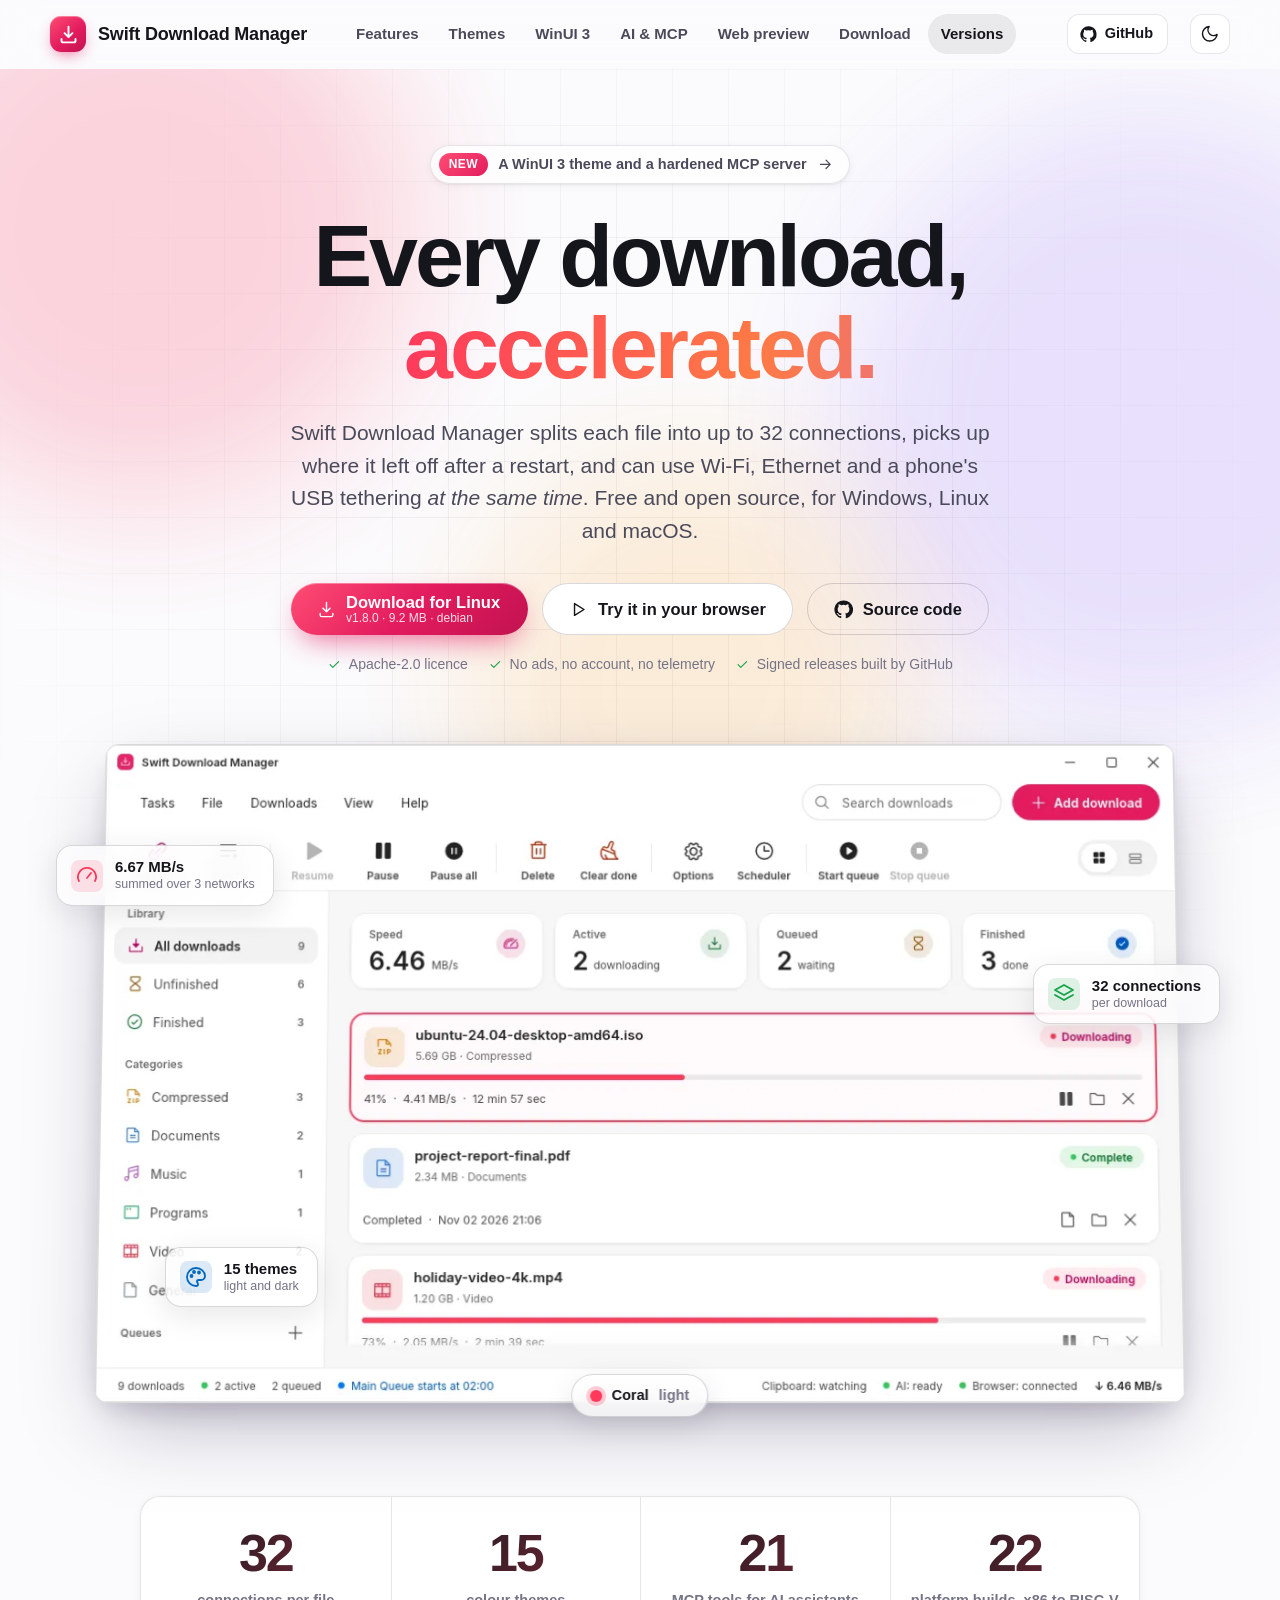
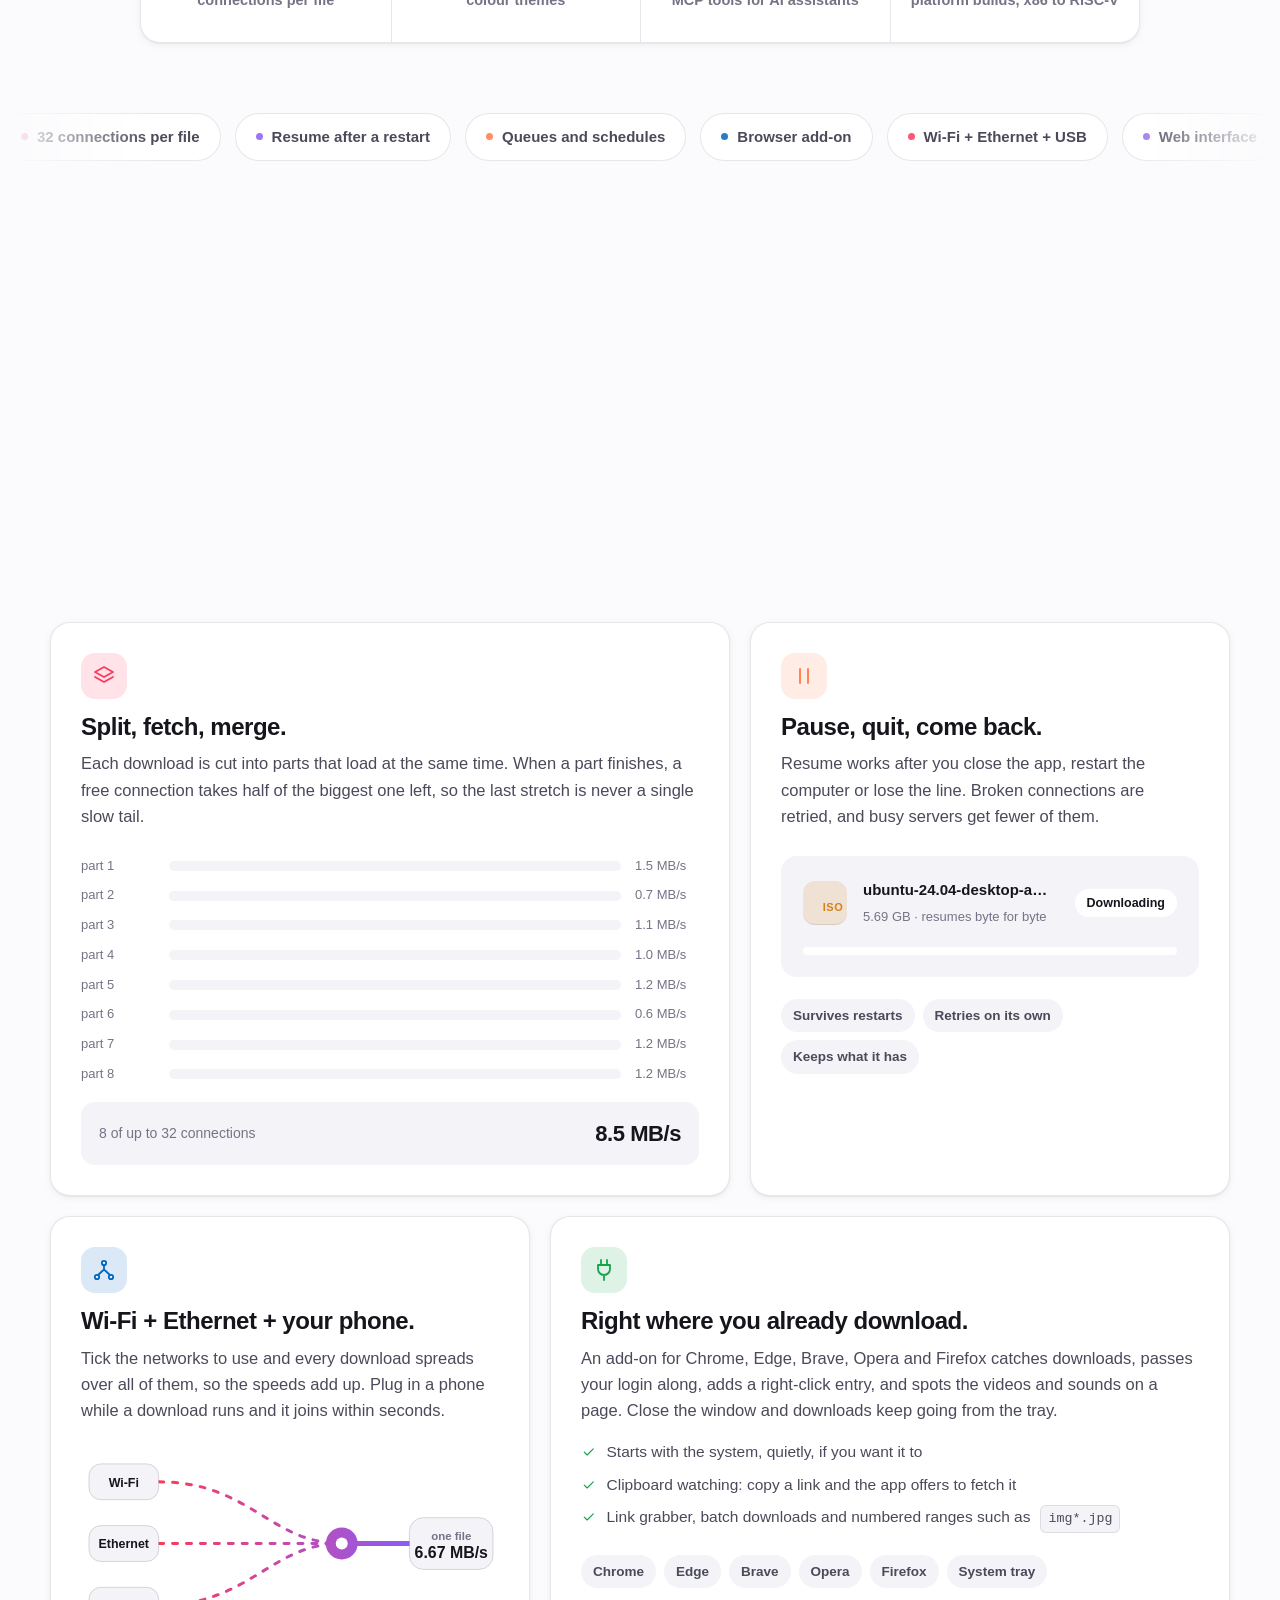
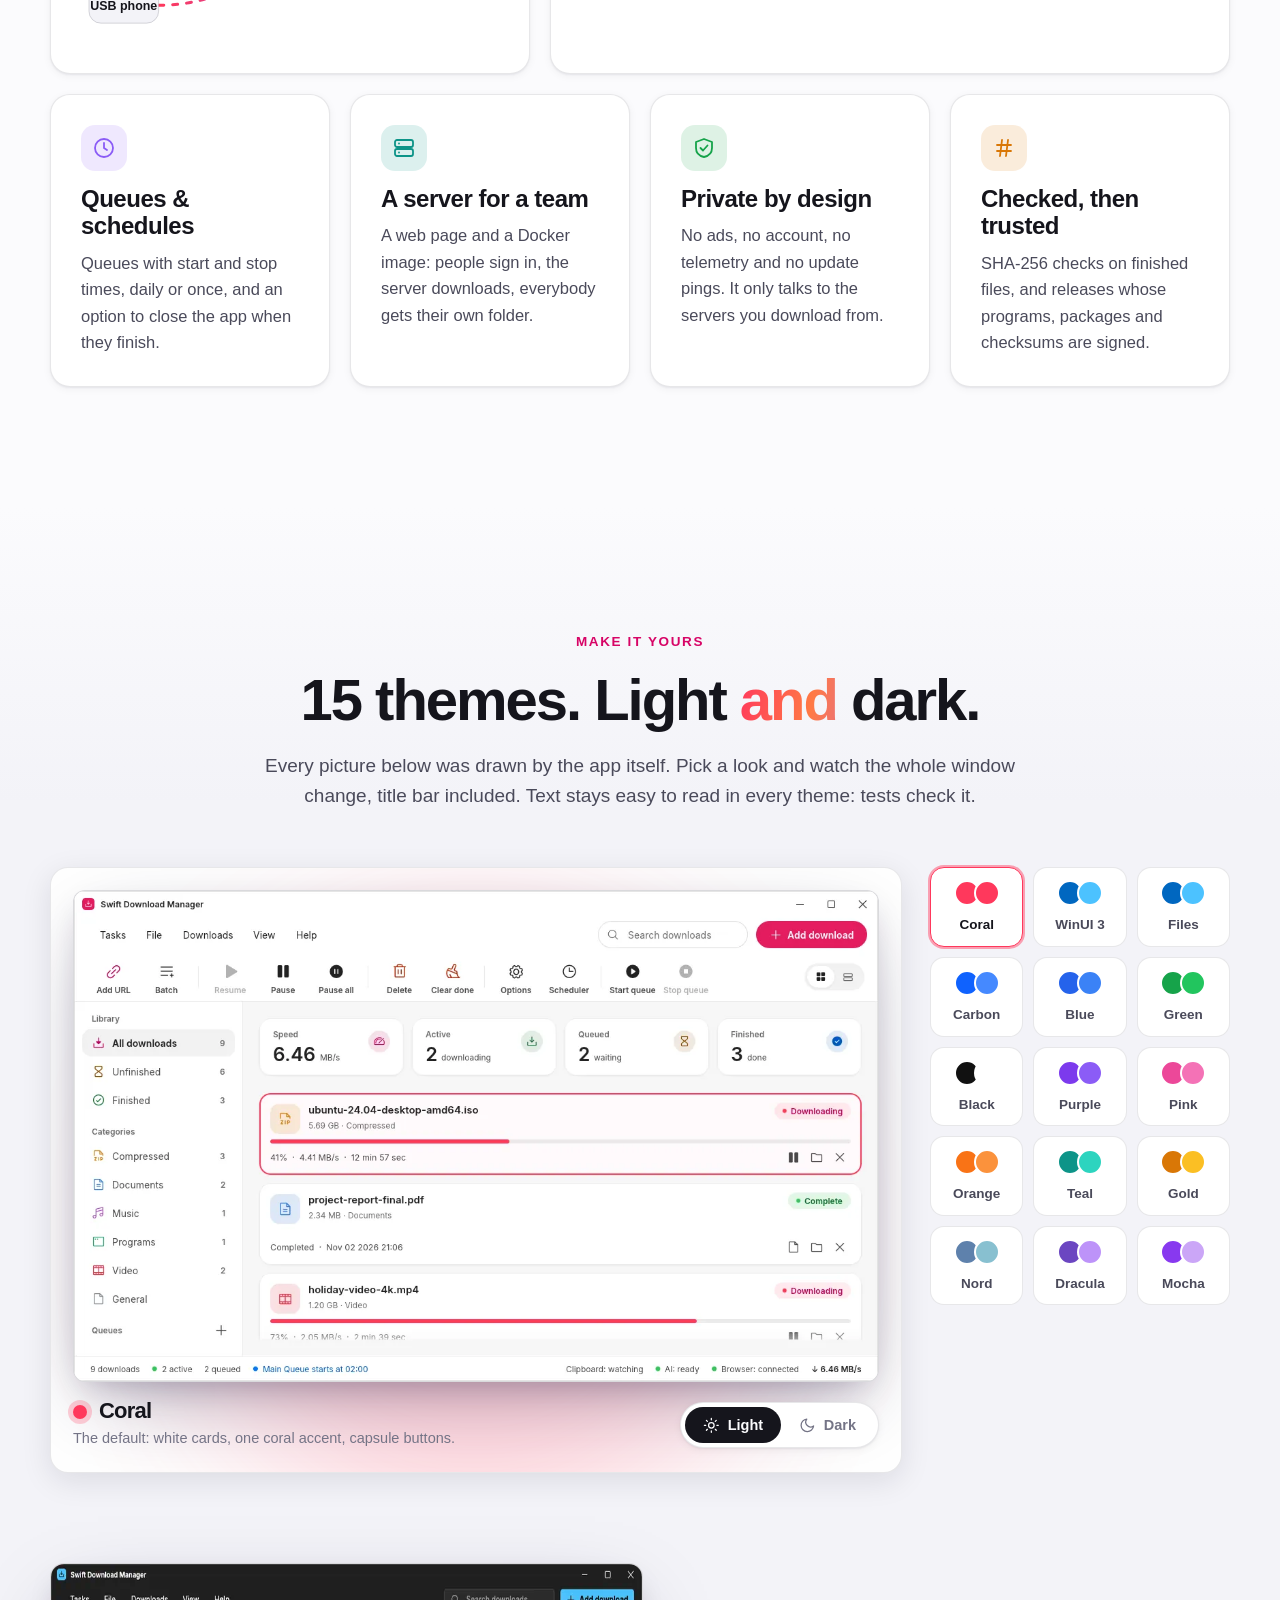
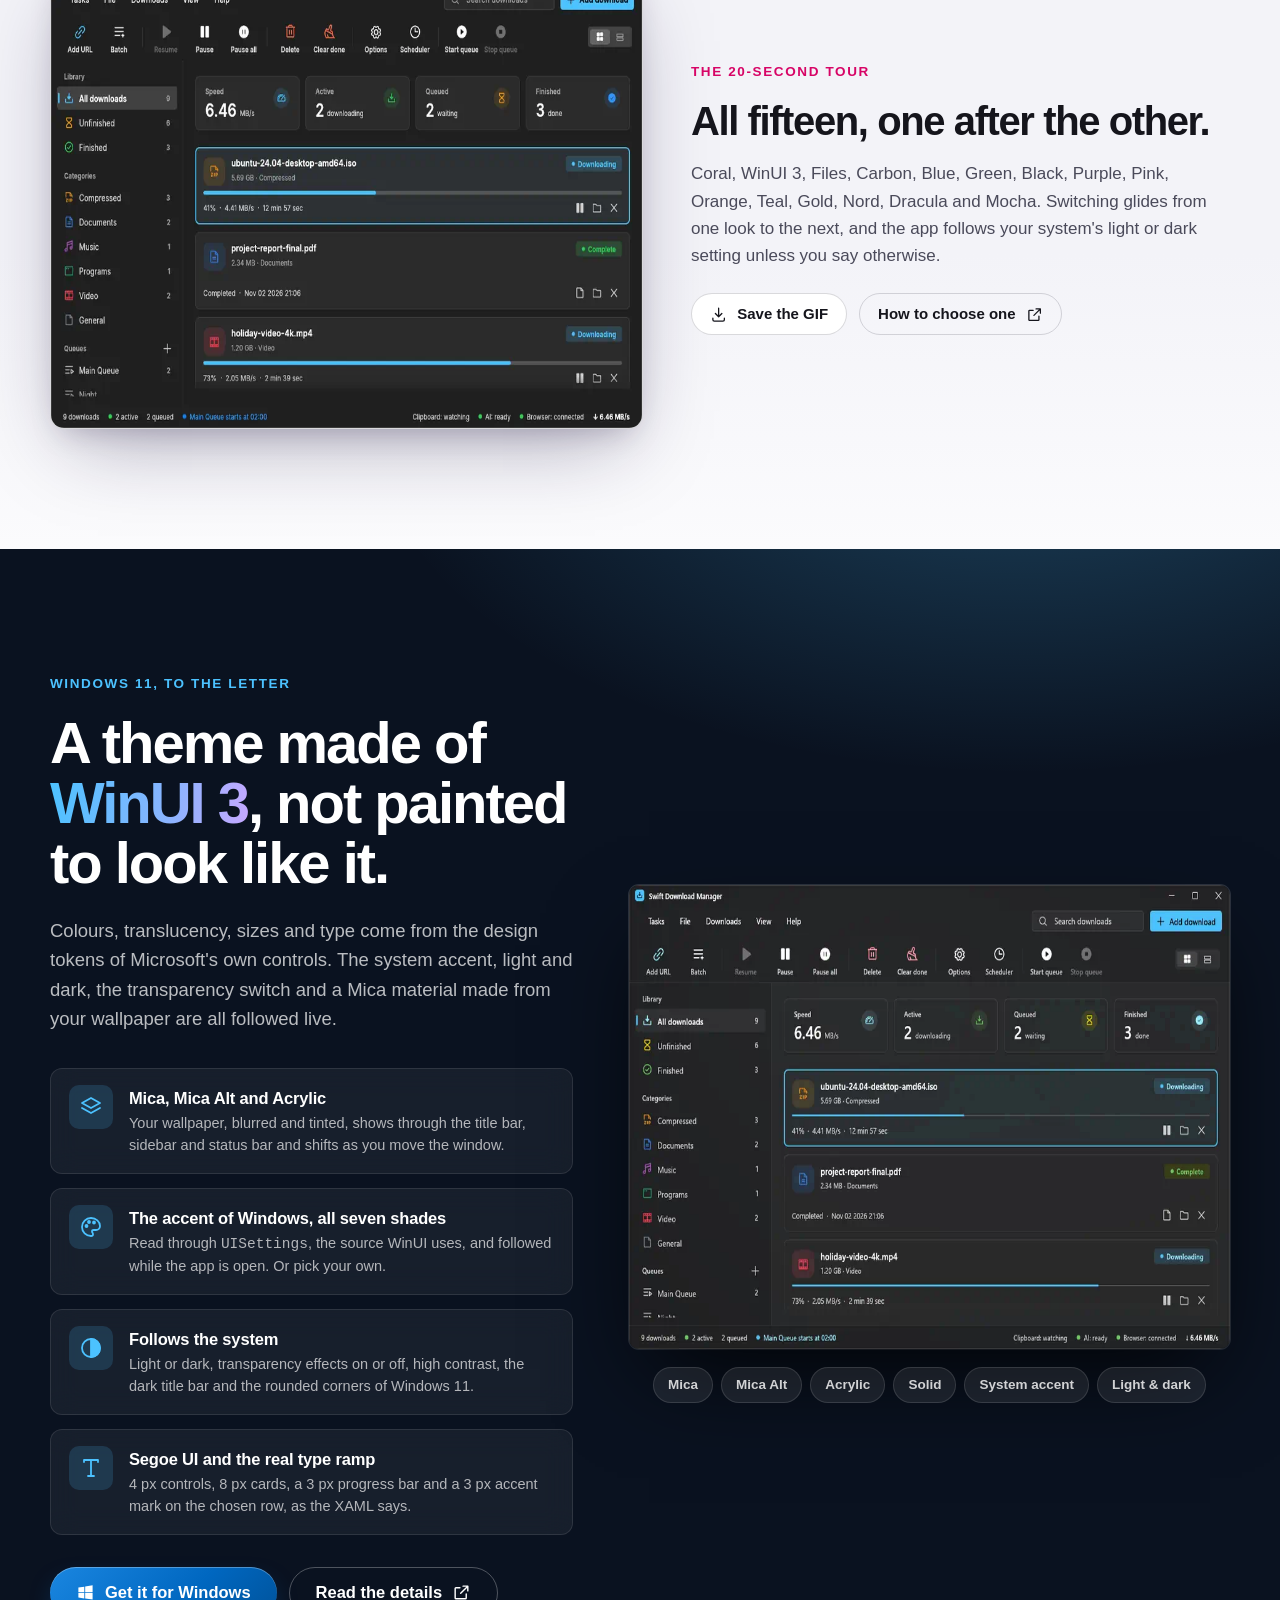
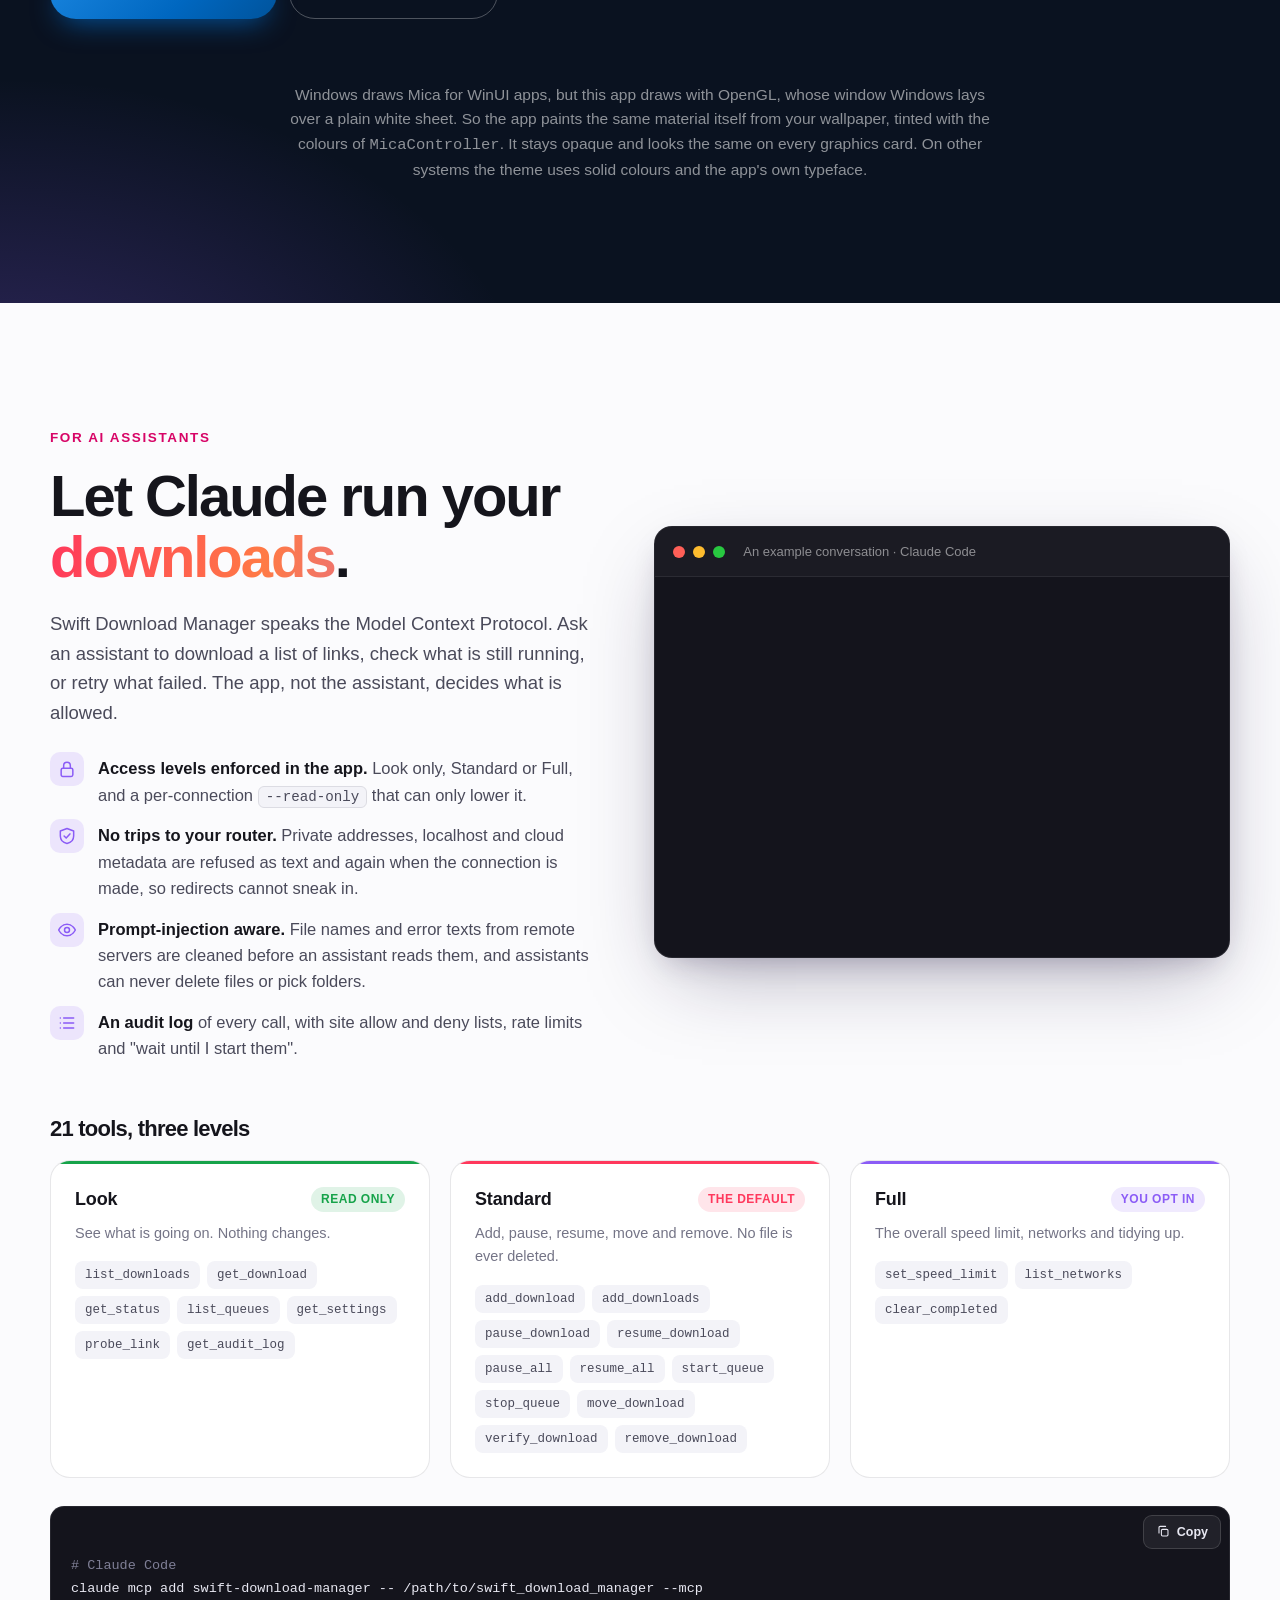
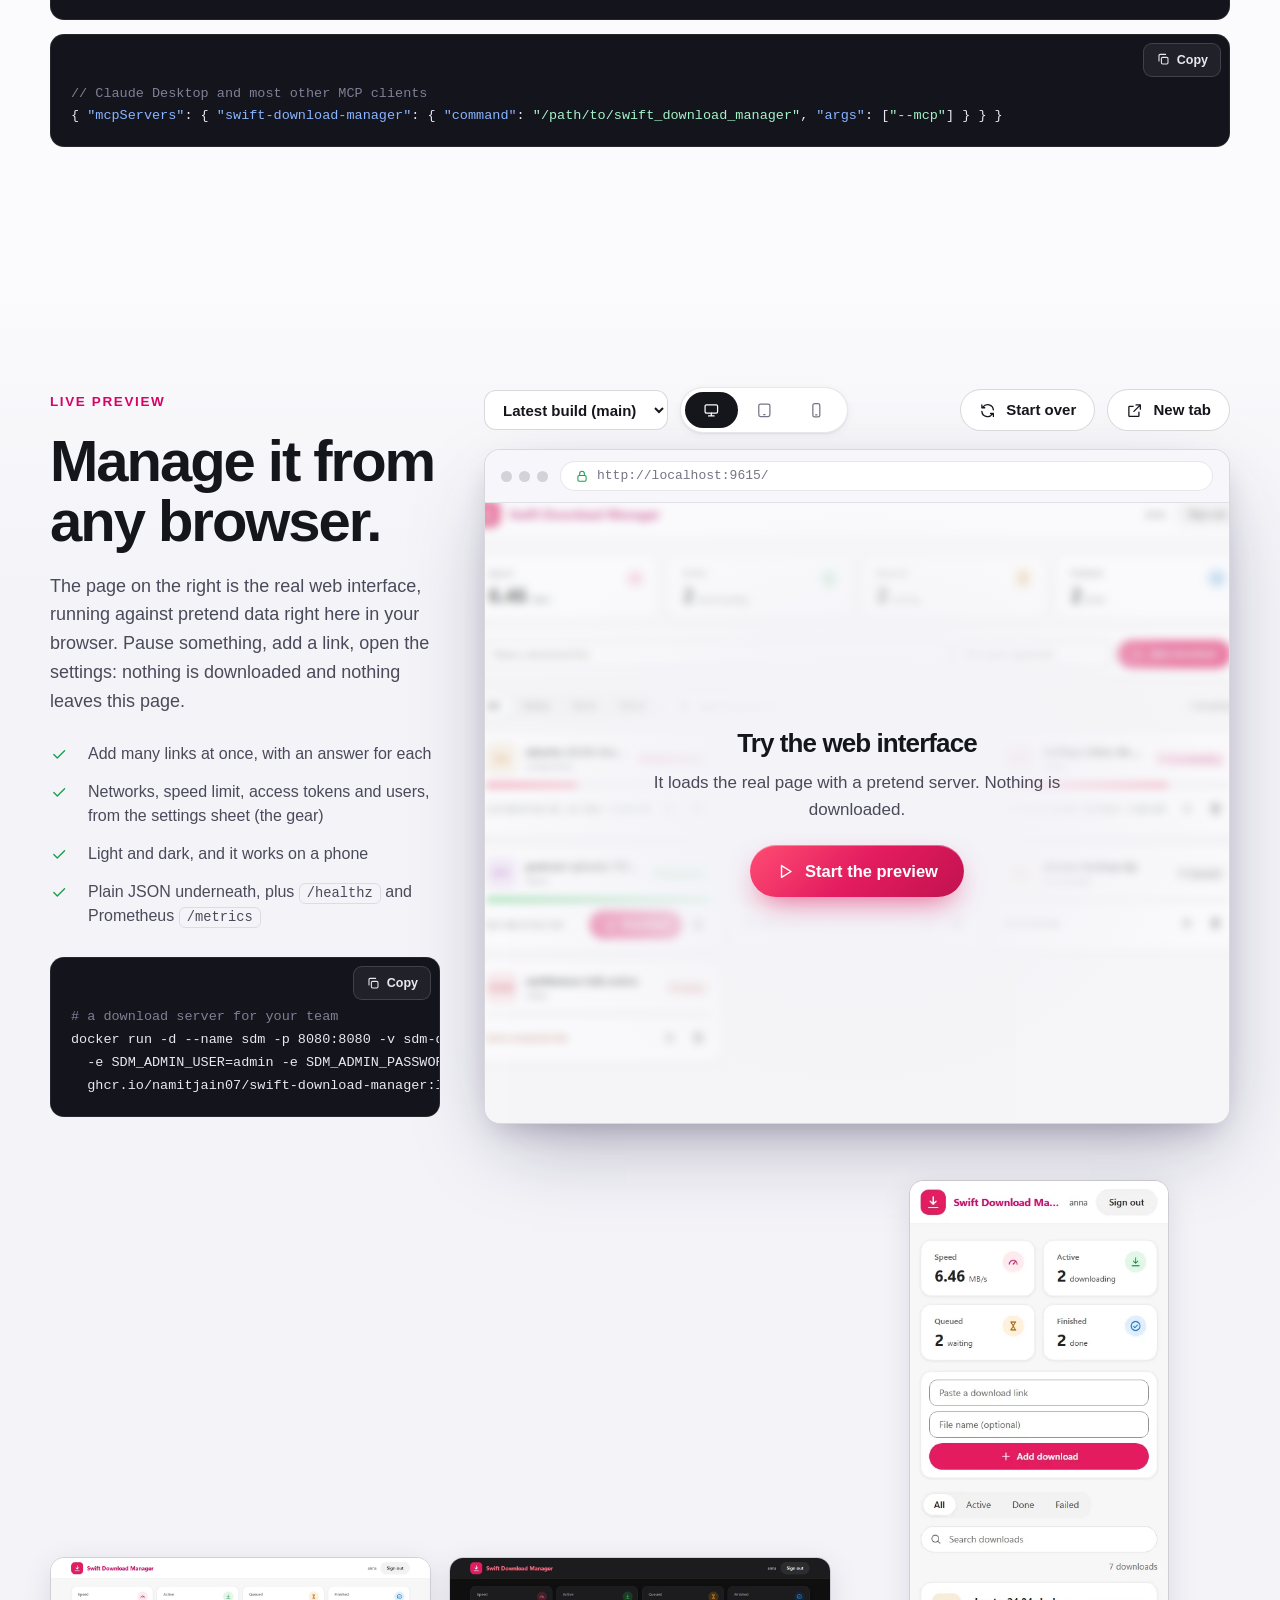
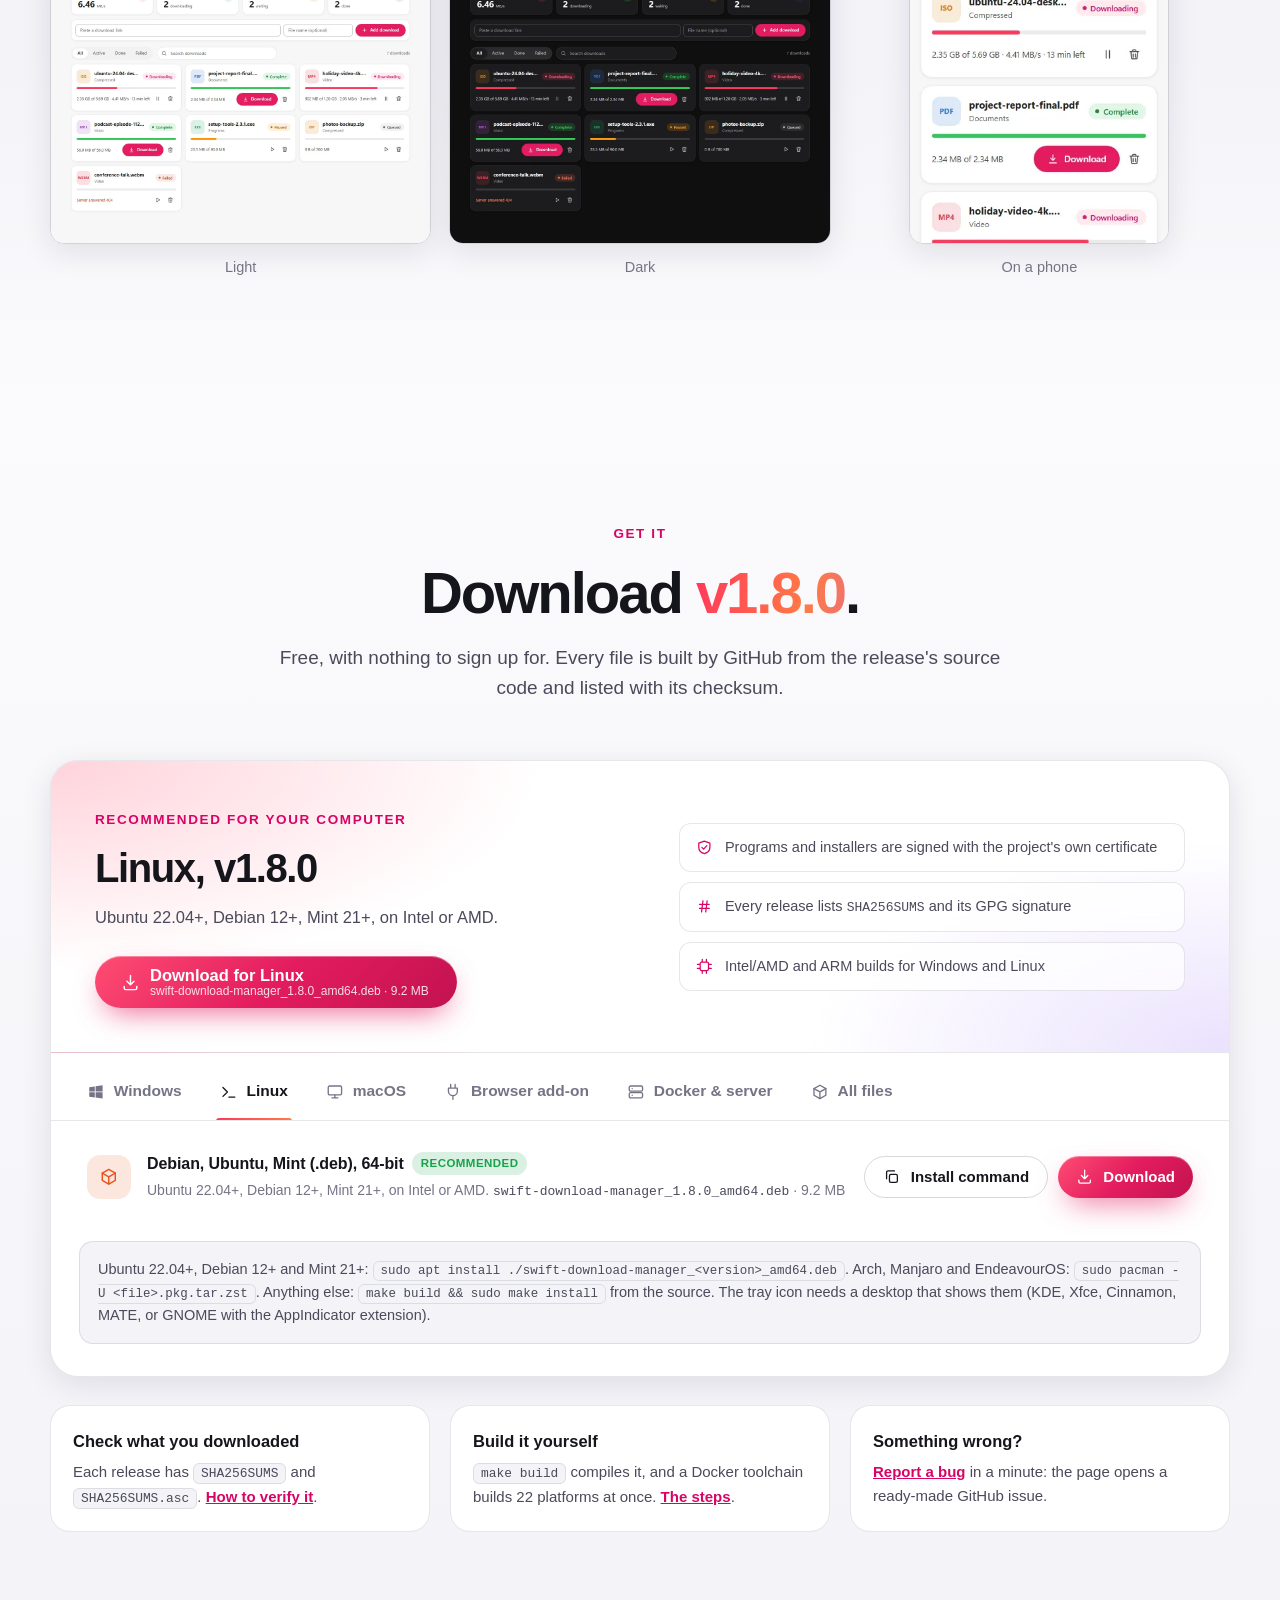
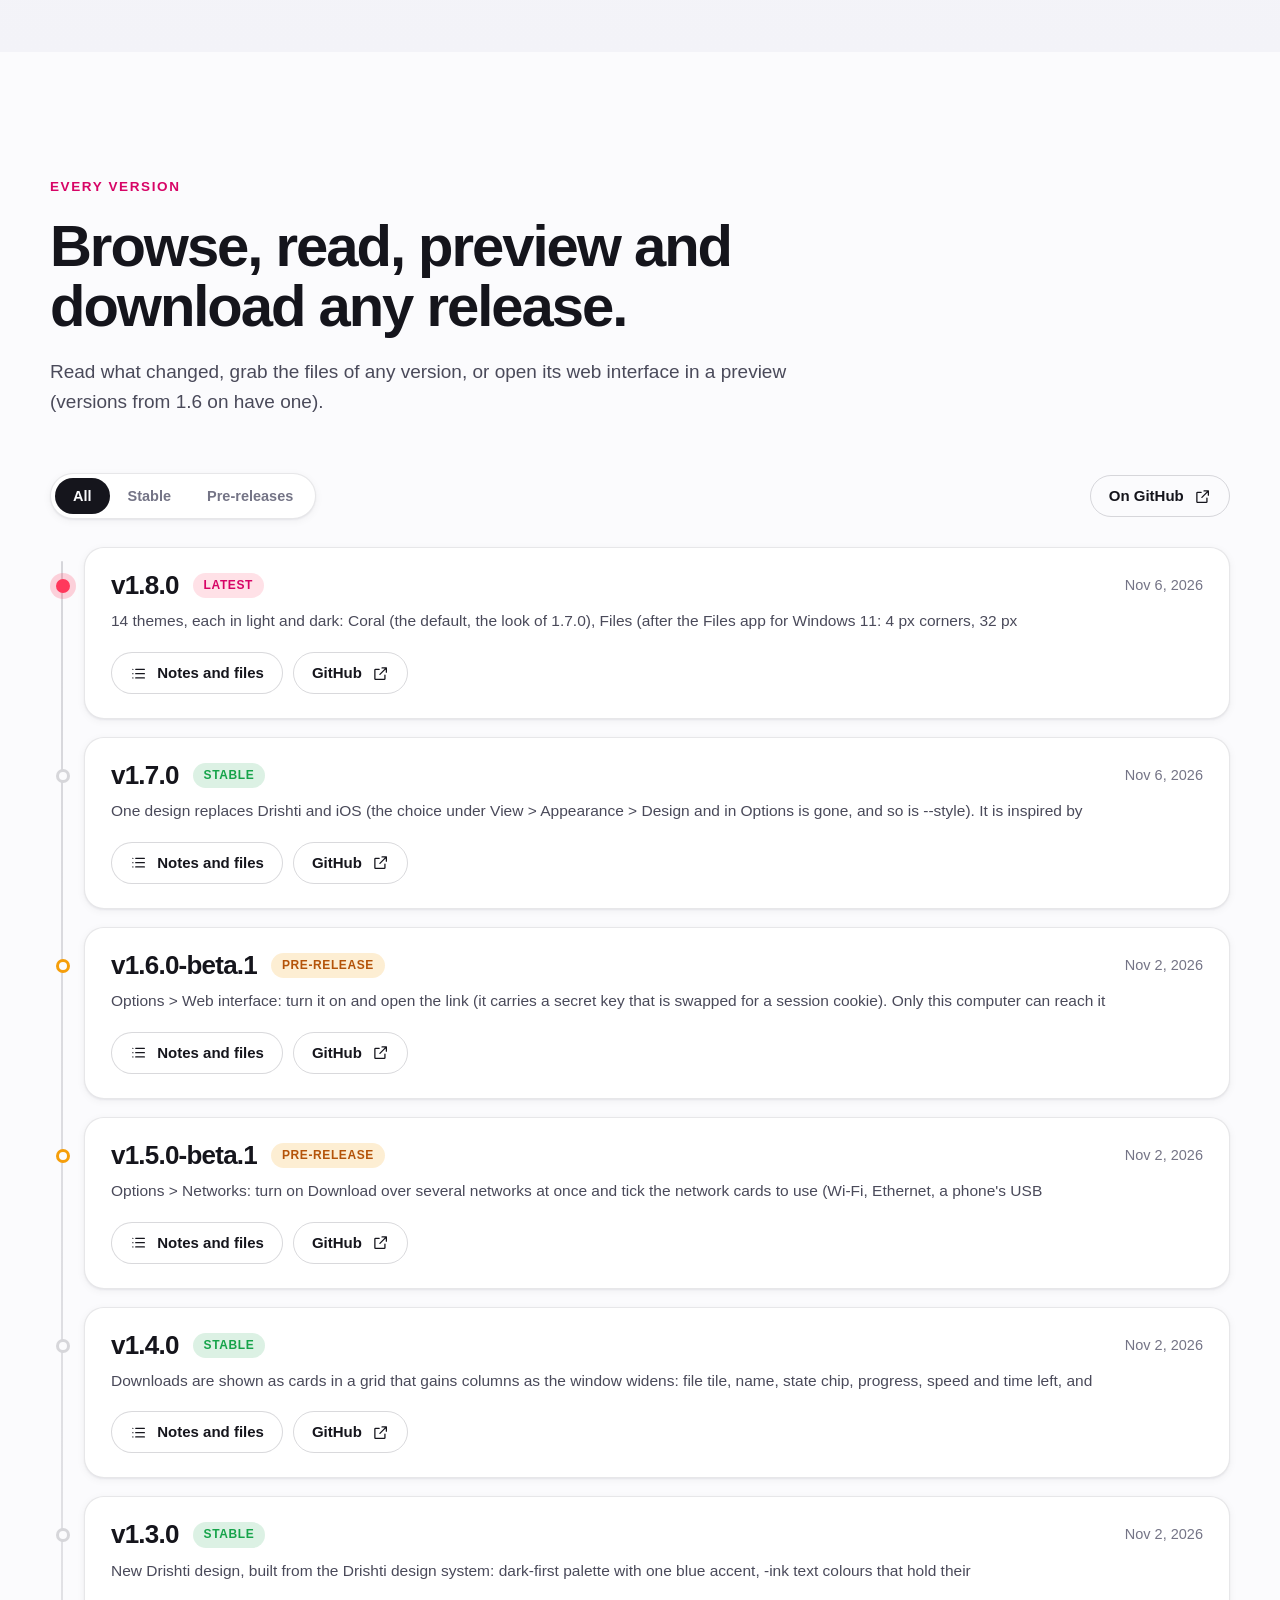
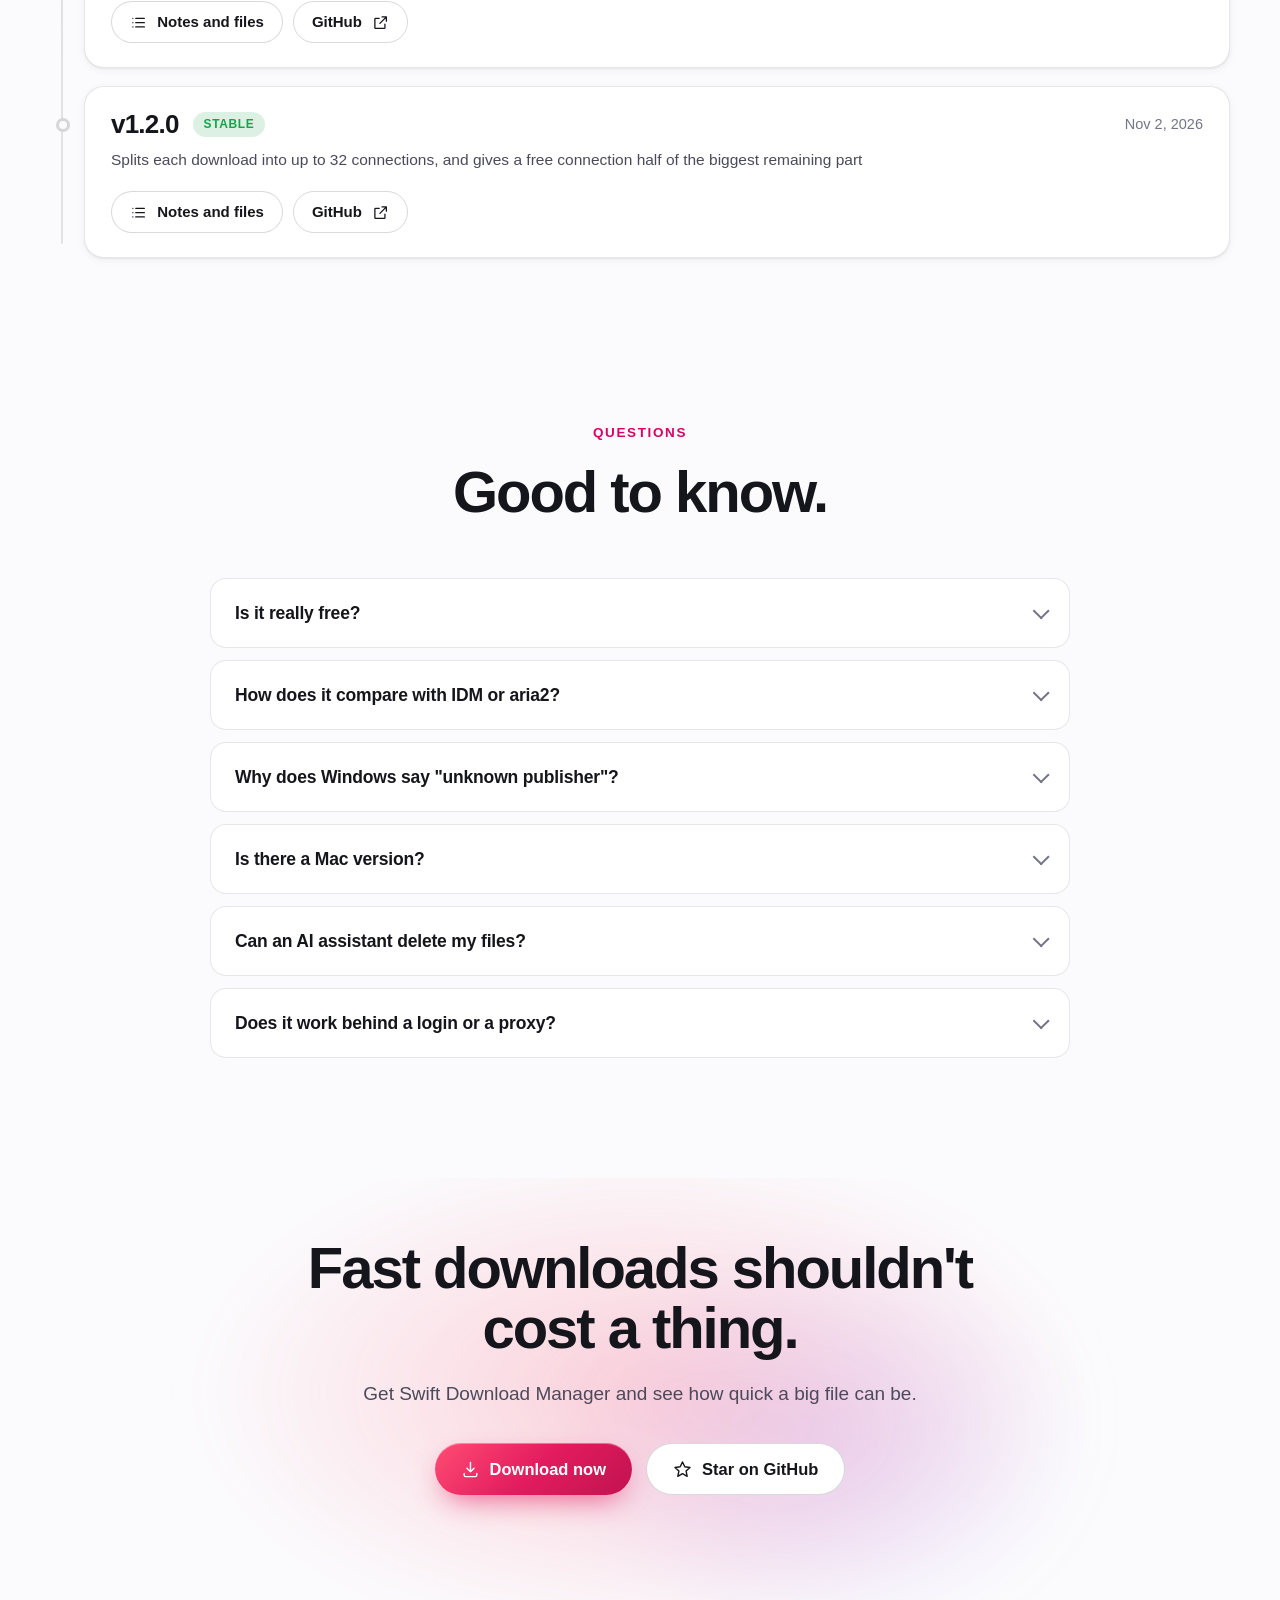
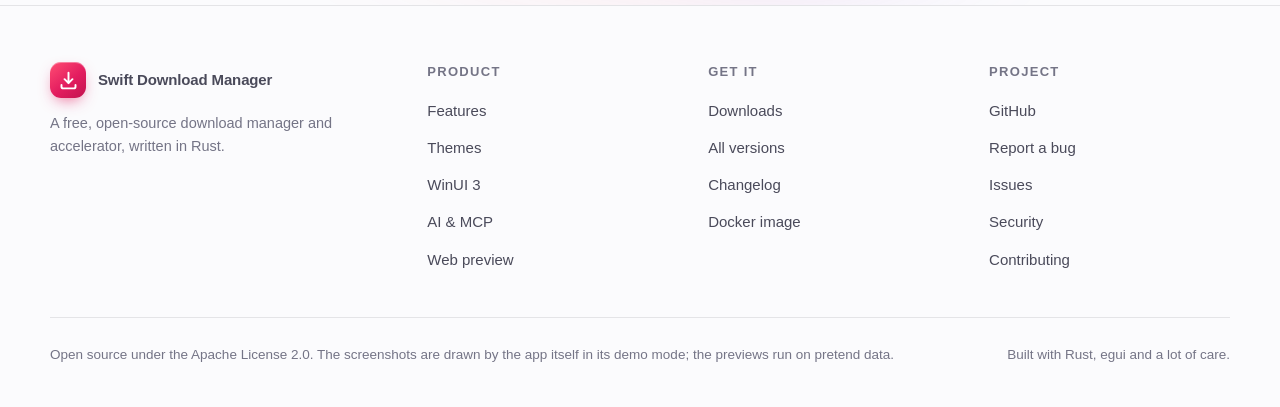
==== site/index.html @ d3f0eb3e "feat(site): a GitHub Pages website with previews of every version, and its deployment - site/: a one" ====
<!doctype html>
<html lang="en" data-theme="light">
<head>
<meta charset="utf-8">
<meta name="viewport" content="width=device-width, initial-scale=1">
<title>Swift Download Manager: a free, fast download accelerator for Windows, Linux and macOS</title>
<meta name="description" content="Free, open-source download manager. Up to 32 connections per file, resume after a restart, queues, a browser add-on, a web interface, an MCP server for AI assistants, 15 themes including WinUI 3, and Wi-Fi + Ethernet + USB tethering at once.">
<meta name="theme-color" content="#09090d" media="(prefers-color-scheme: dark)">
<meta name="theme-color" content="#fbfbfd" media="(prefers-color-scheme: light)">
<link rel="canonical" href="https://namitjain07.github.io/Swift-Download-Manager/">
<link rel="icon" href="assets/favicon.svg" type="image/svg+xml">
<meta property="og:type" content="website">
<meta property="og:title" content="Swift Download Manager">
<meta property="og:description" content="Every download, accelerated. Free and open source for Windows, Linux and macOS.">
<meta property="og:url" content="https://namitjain07.github.io/Swift-Download-Manager/">
<meta property="og:image" content="https://namitjain07.github.io/Swift-Download-Manager/assets/img/og.png">
<meta property="og:image:width" content="1200">
<meta property="og:image:height" content="630">
<meta name="twitter:card" content="summary_large_image">
<meta name="twitter:image" content="https://namitjain07.github.io/Swift-Download-Manager/assets/img/og.png">
<link rel="preload" as="image" href="assets/img/themes/coral-light.webp" fetchpriority="high">
<script>
// Set the colour scheme before anything is painted, so the page never flashes the wrong one.
(function () { try { var s = localStorage.getItem("sdm-site-theme"); var d = s ? s === "dark" : matchMedia("(prefers-color-scheme: dark)").matches; document.documentElement.setAttribute("data-theme", d ? "dark" : "light"); } catch (e) {} })();
</script>
<link rel="stylesheet" href="assets/styles.css">
<script type="application/ld+json">
{"@context":"https://schema.org","@type":"SoftwareApplication","name":"Swift Download Manager","applicationCategory":"UtilitiesApplication","operatingSystem":"Windows, Linux, macOS","description":"A free, open-source download manager and accelerator written in Rust.","license":"https://www.apache.org/licenses/LICENSE-2.0","offers":{"@type":"Offer","price":"0","priceCurrency":"USD"},"url":"https://namitjain07.github.io/Swift-Download-Manager/","codeRepository":"https://github.com/Namitjain07/Swift-Download-Manager"}
</script>
</head>
<body>
<a class="skip" href="#main">Skip to the content</a>

<!-- Icons, drawn once and used everywhere -->
<svg width="0" height="0" style="position:absolute" aria-hidden="true" focusable="false">
  <defs>
    <symbol id="i-download" viewBox="0 0 24 24"><path d="M12 3v12m0 0l-4.5-4.5M12 15l4.5-4.5M4 17v2a2 2 0 002 2h12a2 2 0 002-2v-2"/></symbol>
    <symbol id="i-moon" viewBox="0 0 24 24"><path d="M21 12.8A9 9 0 1111.2 3a7 7 0 009.8 9.8z"/></symbol>
    <symbol id="i-sun" viewBox="0 0 24 24"><circle cx="12" cy="12" r="4"/><path d="M12 2v2M12 20v2M4.9 4.9l1.4 1.4M17.7 17.7l1.4 1.4M2 12h2M20 12h2M4.9 19.1l1.4-1.4M17.7 6.3l1.4-1.4"/></symbol>
    <symbol id="i-github" viewBox="0 0 24 24"><path fill="currentColor" stroke="none" d="M12 .5a11.5 11.5 0 00-3.64 22.41c.58.1.79-.25.79-.56v-2c-3.2.7-3.88-1.37-3.88-1.37-.52-1.33-1.28-1.69-1.28-1.69-1.05-.72.08-.7.08-.7 1.16.08 1.77 1.19 1.77 1.19 1.03 1.77 2.7 1.26 3.36.96.1-.75.4-1.26.73-1.55-2.55-.29-5.23-1.28-5.23-5.68 0-1.25.45-2.28 1.19-3.08-.12-.29-.52-1.46.11-3.05 0 0 .97-.31 3.17 1.18a10.9 10.9 0 015.78 0c2.2-1.49 3.17-1.18 3.17-1.18.63 1.59.23 2.76.11 3.05.74.8 1.19 1.83 1.19 3.08 0 4.41-2.69 5.38-5.25 5.67.41.36.78 1.06.78 2.14v3.17c0 .31.21.67.8.56A11.5 11.5 0 0012 .5z"/></symbol>
    <symbol id="i-star" viewBox="0 0 24 24"><path d="M12 2.5l2.9 6.1 6.6.8-4.9 4.6 1.3 6.6L12 17.3l-5.9 3.3 1.3-6.6L2.5 9.4l6.6-.8z"/></symbol>
    <symbol id="i-check" viewBox="0 0 24 24"><path d="M5 12.5l4.5 4.5L19 7.5"/></symbol>
    <symbol id="i-bolt" viewBox="0 0 24 24"><path d="M13 2L4 14h7l-1 8 9-12h-7z"/></symbol>
    <symbol id="i-layers" viewBox="0 0 24 24"><path d="M12 3l9 5-9 5-9-5z"/><path d="M3 13l9 5 9-5"/></symbol>
    <symbol id="i-pause" viewBox="0 0 24 24"><path d="M8 5v14M16 5v14"/></symbol>
    <symbol id="i-network" viewBox="0 0 24 24"><circle cx="12" cy="5" r="2.2"/><circle cx="5" cy="19" r="2.2"/><circle cx="19" cy="19" r="2.2"/><path d="M12 7.2v4.3M12 11.5L6 17M12 11.5L18 17"/></symbol>
    <symbol id="i-plug" viewBox="0 0 24 24"><path d="M9 2v5M15 2v5M6 7h12v4a6 6 0 01-12 0zM12 17v5"/></symbol>
    <symbol id="i-clock" viewBox="0 0 24 24"><circle cx="12" cy="12" r="9"/><path d="M12 7v5l3 2"/></symbol>
    <symbol id="i-server" viewBox="0 0 24 24"><rect x="3" y="4" width="18" height="7" rx="2"/><rect x="3" y="13" width="18" height="7" rx="2"/><path d="M7 7.5h.01M7 16.5h.01"/></symbol>
    <symbol id="i-shield" viewBox="0 0 24 24"><path d="M12 3l8 3v6c0 5-3.5 8-8 9-4.5-1-8-4-8-9V6z"/><path d="M8.5 12l2.5 2.5L15.5 9.5"/></symbol>
    <symbol id="i-lock" viewBox="0 0 24 24"><rect x="5" y="11" width="14" height="10" rx="2"/><path d="M8 11V8a4 4 0 018 0v3"/></symbol>
    <symbol id="i-key" viewBox="0 0 24 24"><circle cx="8" cy="15" r="4"/><path d="M11 12l9-9M16 7l3 3"/></symbol>
    <symbol id="i-sparkle" viewBox="0 0 24 24"><path d="M12 3l1.8 5.2L19 10l-5.2 1.8L12 17l-1.8-5.2L5 10l5.2-1.8zM19 16l.8 2.2L22 19l-2.2.8L19 22l-.8-2.2L16 19l2.2-.8z"/></symbol>
    <symbol id="i-palette" viewBox="0 0 24 24"><path d="M12 3a9 9 0 100 18c1.2 0 2-.8 2-1.8 0-1.2-1-1.5-1-2.7 0-1 .8-1.5 1.8-1.5H17a4 4 0 004-4c0-4.4-4-8-9-8z"/><circle cx="7.5" cy="11" r="1"/><circle cx="10" cy="7" r="1"/><circle cx="15" cy="7.5" r="1"/></symbol>
    <symbol id="i-windows" viewBox="0 0 24 24"><path fill="currentColor" stroke="none" d="M3 5.6l7.5-1v7H3zM11.6 4.4L21 3v8.6h-9.4zM3 12.6h7.5v7L3 18.4zM11.6 12.6H21V21l-9.4-1.3z"/></symbol>
    <symbol id="i-monitor" viewBox="0 0 24 24"><rect x="3" y="4" width="18" height="12" rx="2"/><path d="M8 20h8M12 16v4"/></symbol>
    <symbol id="i-terminal" viewBox="0 0 24 24"><path d="M4 6l6 6-6 6M12 19h8"/></symbol>
    <symbol id="i-package" viewBox="0 0 24 24"><path d="M12 3l8 4.5v9L12 21l-8-4.5v-9z"/><path d="M4 7.5l8 4.5 8-4.5M12 12v9"/></symbol>
    <symbol id="i-globe" viewBox="0 0 24 24"><circle cx="12" cy="12" r="9"/><path d="M3 12h18M12 3c3 3 3 15 0 18M12 3c-3 3-3 15 0 18"/></symbol>
    <symbol id="i-cpu" viewBox="0 0 24 24"><rect x="6" y="6" width="12" height="12" rx="2"/><path d="M9 2v3M15 2v3M9 19v3M15 19v3M2 9h3M2 15h3M19 9h3M19 15h3"/></symbol>
    <symbol id="i-menu" viewBox="0 0 24 24"><path d="M4 7h16M4 12h16M4 17h16"/></symbol>
    <symbol id="i-external" viewBox="0 0 24 24"><path d="M14 4h6v6M20 4l-9 9M18 14v5a1 1 0 01-1 1H5a1 1 0 01-1-1V7a1 1 0 011-1h5"/></symbol>
    <symbol id="i-file" viewBox="0 0 24 24"><path d="M14 3H7a2 2 0 00-2 2v14a2 2 0 002 2h10a2 2 0 002-2V8z"/><path d="M14 3v5h5"/></symbol>
    <symbol id="i-copy" viewBox="0 0 24 24"><rect x="9" y="9" width="11" height="11" rx="2"/><path d="M5 15V6a2 2 0 012-2h9"/></symbol>
    <symbol id="i-refresh" viewBox="0 0 24 24"><path d="M20 11a8 8 0 00-14.5-4M4 4v4h4M4 13a8 8 0 0014.5 4M20 20v-4h-4"/></symbol>
    <symbol id="i-phone" viewBox="0 0 24 24"><rect x="7" y="2.5" width="10" height="19" rx="2.5"/><path d="M11 18.5h2"/></symbol>
    <symbol id="i-tablet" viewBox="0 0 24 24"><rect x="4" y="3" width="16" height="18" rx="2.5"/><path d="M11 18h2"/></symbol>
    <symbol id="i-x" viewBox="0 0 24 24"><path d="M6 6l12 12M18 6L6 18"/></symbol>
    <symbol id="i-eye" viewBox="0 0 24 24"><path d="M2 12s3.6-7 10-7 10 7 10 7-3.6 7-10 7S2 12 2 12z"/><circle cx="12" cy="12" r="3"/></symbol>
    <symbol id="i-list" viewBox="0 0 24 24"><path d="M8 6h12M8 12h12M8 18h12M4 6h.01M4 12h.01M4 18h.01"/></symbol>
    <symbol id="i-users" viewBox="0 0 24 24"><circle cx="9" cy="8" r="3.5"/><path d="M2.5 20a6.5 6.5 0 0113 0M16 4.5a3.5 3.5 0 010 7M18 20a5.5 5.5 0 00-3-4.9"/></symbol>
    <symbol id="i-wifi" viewBox="0 0 24 24"><path d="M2 9a15 15 0 0120 0M5 12.5a10 10 0 0114 0M8.5 16a5 5 0 017 0M12 19.5h.01"/></symbol>
    <symbol id="i-type" viewBox="0 0 24 24"><path d="M5 6V4h14v2M12 4v16M9 20h6"/></symbol>
    <symbol id="i-contrast" viewBox="0 0 24 24"><circle cx="12" cy="12" r="9"/><path d="M12 3a9 9 0 010 18z" fill="currentColor"/></symbol>
    <symbol id="i-gauge" viewBox="0 0 24 24"><path d="M4 17a9 9 0 1116 0"/><path d="M12 14l4-5"/></symbol>
    <symbol id="i-play" viewBox="0 0 24 24"><path d="M7 4.5v15l12-7.5z"/></symbol>
    <symbol id="i-hash" viewBox="0 0 24 24"><path d="M5 9h14M5 15h14M10 4L8 20M16 4l-2 16"/></symbol>
    <symbol id="i-arrow" viewBox="0 0 24 24"><path d="M5 12h14M13 6l6 6-6 6"/></symbol>
  </defs>
</svg>

<header class="nav" id="nav">
  <div class="wrap in">
    <a class="brand" href="#top" aria-label="Swift Download Manager, back to the top">
      <span class="mark"><svg class="ico" aria-hidden="true"><use href="#i-download"/></svg></span>
      Swift Download Manager
    </a>
    <nav aria-label="Main">
      <ul>
        <li><a href="#features">Features</a></li>
        <li><a href="#themes">Themes</a></li>
        <li><a href="#winui">WinUI 3</a></li>
        <li><a href="#ai">AI &amp; MCP</a></li>
        <li><a href="#web">Web preview</a></li>
        <li><a href="#download">Download</a></li>
        <li><a href="#versions">Versions</a></li>
      </ul>
    </nav>
    <span class="grow"></span>
    <a class="stars" href="https://github.com/Namitjain07/Swift-Download-Manager" rel="noopener" aria-label="Swift Download Manager on GitHub">
      <svg class="ico" aria-hidden="true"><use href="#i-github"/></svg><span>GitHub</span><span class="n" id="star-count" hidden></span>
    </a>
    <button class="icon-btn" id="theme-toggle" type="button" aria-label="Switch between light and dark">
      <svg class="ico moon" aria-hidden="true"><use href="#i-moon"/></svg><svg class="ico sun" aria-hidden="true"><use href="#i-sun"/></svg>
    </button>
    <button class="icon-btn burger" id="burger" type="button" aria-label="Menu" aria-expanded="false"><svg class="ico" aria-hidden="true"><use href="#i-menu"/></svg></button>
  </div>
</header>

<main id="main">
<!-- ============================================================ HERO -->
<div class="hero" id="top">
  <span class="blob a" aria-hidden="true"></span><span class="blob b" aria-hidden="true"></span><span class="blob c" aria-hidden="true"></span>
  <div class="wrap">
    <div class="hero-copy">
      <a class="pill reveal" href="#winui"><b>New</b> A WinUI 3 theme and a hardened MCP server <svg class="ico" aria-hidden="true"><use href="#i-arrow"/></svg></a>
      <h1 class="reveal" style="--d:.05s">Every download,<br><span class="grad">accelerated.</span></h1>
      <p class="lede reveal" style="--d:.12s">Swift Download Manager splits each file into up to 32 connections, picks up where it left off after a restart, and can use Wi-Fi, Ethernet and a phone's USB tethering <em>at the same time</em>. Free and open source, for Windows, Linux and macOS.</p>
      <div class="cta reveal" style="--d:.18s">
        <a class="btn primary stack" id="hero-dl" href="#download"><svg class="ico" aria-hidden="true"><use href="#i-download"/></svg><span><span id="hero-dl-label">Download</span><small id="hero-dl-sub">Free · open source</small></span></a>
        <a class="btn" href="#web"><svg class="ico" aria-hidden="true"><use href="#i-play"/></svg>Try it in your browser</a>
        <a class="btn ghost" href="https://github.com/Namitjain07/Swift-Download-Manager" rel="noopener"><svg class="ico" aria-hidden="true"><use href="#i-github"/></svg>Source code</a>
      </div>
      <p class="fine reveal" style="--d:.24s">
        <span><svg class="ico" aria-hidden="true"><use href="#i-check"/></svg>Apache-2.0 licence</span>
        <span><svg class="ico" aria-hidden="true"><use href="#i-check"/></svg>No ads, no account, no telemetry</span>
        <span><svg class="ico" aria-hidden="true"><use href="#i-check"/></svg>Signed releases built by GitHub</span>
      </p>
    </div>

    <div class="stage reveal" style="--d:.2s" id="stage">
      <div class="window" id="window">
        <div class="shots" id="hero-shots">
          <img src="assets/img/themes/coral-light.webp" width="1180" height="720" alt="The main window of Swift Download Manager: a sidebar of categories and queues, tiles for speed, active, queued and finished downloads, and download cards with progress bars" class="on" fetchpriority="high">
        </div>
      </div>
      <div class="tag" id="hero-tag" aria-live="off"><i></i><b id="hero-tag-name">Coral</b><span id="hero-tag-mode">light</span></div>
      <div class="chip c1" aria-hidden="true"><svg class="ico"><use href="#i-gauge"/></svg><div><span class="live-speed" id="live-speed">6.46 MB/s</span><small>summed over 3 networks</small></div></div>
      <div class="chip c2" aria-hidden="true"><svg class="ico"><use href="#i-layers"/></svg><div>32 connections<small>per download</small></div></div>
      <div class="chip c3" aria-hidden="true"><svg class="ico"><use href="#i-palette"/></svg><div>15 themes<small>light and dark</small></div></div>
    </div>

    <div class="stats reveal" style="margin-top:96px">
      <div class="stat"><b data-count="32">32</b><span>connections per file</span></div>
      <div class="stat"><b data-count="15">15</b><span>colour themes</span></div>
      <div class="stat"><b data-count="21">21</b><span>MCP tools for AI assistants</span></div>
      <div class="stat"><b data-count="22">22</b><span>platform builds, x86 to RISC-V</span></div>
    </div>
  </div>
  <div class="marquee" aria-hidden="true">
    <div class="track" id="marquee"></div>
  </div>
</div>

<!-- ============================================================ FEATURES -->
<section id="features">
  <div class="wrap">
    <div class="sec-head reveal">
      <span class="eyebrow">Why it is fast</span>
      <h2>Built to use <span class="grad">every bit</span> of your connection.</h2>
      <p>A browser fetches a file down one pipe. Swift Download Manager opens several, keeps them all busy, and never starts over when one breaks.</p>
    </div>

    <div class="bento">
      <article class="cell s7 reveal">
        <div class="badge" style="--c:#ff385c"><svg class="ico"><use href="#i-layers"/></svg></div>
        <h3>Split, fetch, merge.</h3>
        <p>Each download is cut into parts that load at the same time. When a part finishes, a free connection takes half of the biggest one left, so the last stretch is never a single slow tail.</p>
        <div class="lanes" aria-hidden="true" id="lanes"></div>
      </article>

      <article class="cell s5 reveal" style="--d:.08s">
        <div class="badge" style="--c:#ff7a45"><svg class="ico"><use href="#i-pause"/></svg></div>
        <h3>Pause, quit, come back.</h3>
        <p>Resume works after you close the app, restart the computer or lose the line. Broken connections are retried, and busy servers get fewer of them.</p>
        <div class="resume" aria-hidden="true">
          <div class="row"><div class="file">ISO</div><div class="meta"><b>ubuntu-24.04-desktop-amd64.iso</b><span>5.69 GB · resumes byte for byte</span></div><span class="state"></span></div>
          <div class="bar"><i></i></div>
        </div>
        <div class="mini"><span>Survives restarts</span><span>Retries on its own</span><span>Keeps what it has</span></div>
      </article>

      <article class="cell s5 reveal">
        <div class="badge" style="--c:#0067c0"><svg class="ico"><use href="#i-network"/></svg></div>
        <h3>Wi-Fi + Ethernet + your phone.</h3>
        <p>Tick the networks to use and every download spreads over all of them, so the speeds add up. Plug in a phone while a download runs and it joins within seconds.</p>
        <div class="nets" aria-hidden="true">
          <svg viewBox="0 0 420 200" fill="none">
            <defs><linearGradient id="g1" gradientUnits="userSpaceOnUse" x1="78" y1="0" x2="330" y2="0"><stop offset="0" stop-color="#ff385c"/><stop offset="1" stop-color="#8b5cf6"/></linearGradient></defs>
            <g stroke="url(#g1)" stroke-width="3" stroke-linecap="round">
              <path class="flow" d="M78 38 C170 38 190 100 262 100"/><path class="flow f2" d="M78 100 L262 100"/><path class="flow f3" d="M78 162 C170 162 190 100 262 100"/>
              <path d="M262 100 L330 100" stroke-width="5"/>
            </g>
            <g font-family="inherit" font-size="12.5" font-weight="650" fill="currentColor">
              <g><rect x="8" y="20" width="70" height="36" rx="12" fill="var(--bg-2)" stroke="var(--line-2)"/><text x="43" y="43" text-anchor="middle">Wi-Fi</text></g>
              <g><rect x="8" y="82" width="70" height="36" rx="12" fill="var(--bg-2)" stroke="var(--line-2)"/><text x="43" y="105" text-anchor="middle">Ethernet</text></g>
              <g><rect x="8" y="144" width="70" height="36" rx="12" fill="var(--bg-2)" stroke="var(--line-2)"/><text x="43" y="167" text-anchor="middle">USB phone</text></g>
            </g>
            <g class="pulse"><circle cx="262" cy="100" r="16" fill="url(#g1)"/><circle cx="262" cy="100" r="6" fill="#fff"/></g>
            <g><rect x="330" y="74" width="84" height="52" rx="14" fill="var(--bg-2)" stroke="var(--line-2)"/><text x="372" y="96" text-anchor="middle" font-size="11.5" fill="var(--ink-3)" font-weight="600">one file</text><text x="372" y="115" text-anchor="middle" font-size="16" font-weight="760" fill="currentColor" id="net-total">6.5 MB/s</text></g>
          </svg>
        </div>
      </article>

      <article class="cell s7 reveal" style="--d:.08s">
        <div class="badge" style="--c:#16a34a"><svg class="ico"><use href="#i-plug"/></svg></div>
        <h3>Right where you already download.</h3>
        <p>An add-on for Chrome, Edge, Brave, Opera and Firefox catches downloads, passes your login along, adds a right-click entry, and spots the videos and sounds on a page. Close the window and downloads keep going from the tray.</p>
        <ul class="ticks">
          <li><svg class="ico"><use href="#i-check"/></svg>Starts with the system, quietly, if you want it to</li>
          <li><svg class="ico"><use href="#i-check"/></svg>Clipboard watching: copy a link and the app offers to fetch it</li>
          <li><svg class="ico"><use href="#i-check"/></svg>Link grabber, batch downloads and numbered ranges such as <span class="kbd">img*.jpg</span></li>
        </ul>
        <div class="mini"><span>Chrome</span><span>Edge</span><span>Brave</span><span>Opera</span><span>Firefox</span><span>System tray</span></div>
      </article>

      <article class="cell s3 reveal">
        <div class="badge" style="--c:#8b5cf6"><svg class="ico"><use href="#i-clock"/></svg></div>
        <h3>Queues &amp; schedules</h3>
        <p>Queues with start and stop times, daily or once, and an option to close the app when they finish.</p>
      </article>
      <article class="cell s3 reveal" style="--d:.06s">
        <div class="badge" style="--c:#0d9488"><svg class="ico"><use href="#i-server"/></svg></div>
        <h3>A server for a team</h3>
        <p>A web page and a Docker image: people sign in, the server downloads, everybody gets their own folder.</p>
      </article>
      <article class="cell s3 reveal" style="--d:.12s">
        <div class="badge" style="--c:#16a34a"><svg class="ico"><use href="#i-shield"/></svg></div>
        <h3>Private by design</h3>
        <p>No ads, no account, no telemetry and no update pings. It only talks to the servers you download from.</p>
      </article>
      <article class="cell s3 reveal" style="--d:.18s">
        <div class="badge" style="--c:#d97706"><svg class="ico"><use href="#i-hash"/></svg></div>
        <h3>Checked, then trusted</h3>
        <p>SHA-256 checks on finished files, and releases whose programs, packages and checksums are signed.</p>
      </article>
    </div>
  </div>
</section>

<!-- ============================================================ THEMES -->
<section id="themes" class="themes">
  <div class="wrap">
    <div class="sec-head center reveal">
      <span class="eyebrow">Make it yours</span>
      <h2>15 themes. Light <em style="font-style:normal" class="grad">and</em> dark.</h2>
      <p>Every picture below was drawn by the app itself. Pick a look and watch the whole window change, title bar included. Text stays easy to read in every theme: tests check it.</p>
    </div>
    <div class="gallery reveal">
      <div>
        <div class="gal-stage" id="gal-stage">
          <div class="gal-shot" id="gal-shot"></div>
          <div class="gal-bar">
            <div><h3><i></i><span id="gal-name">Coral</span></h3><p id="gal-blurb"></p></div>
            <div class="seg" role="group" aria-label="Light or dark">
              <button type="button" data-mode="light" aria-pressed="true"><svg class="ico"><use href="#i-sun"/></svg>Light</button>
              <button type="button" data-mode="dark" aria-pressed="false"><svg class="ico"><use href="#i-moon"/></svg>Dark</button>
            </div>
          </div>
        </div>
      </div>
      <div class="swatches" id="swatches" role="group" aria-label="Colour themes"></div>
    </div>

    <div class="tour reveal">
      <div class="frame">
        <picture>
          <source srcset="assets/img/theme-cycle.webp" type="image/webp">
          <img src="assets/img/theme-cycle.gif" width="760" height="464" loading="lazy" decoding="async" alt="An animation that steps through the main window in all 15 colour themes, light and then dark">
        </picture>
      </div>
      <div>
        <span class="eyebrow">The 20-second tour</span>
        <h3>All fifteen, one after the other.</h3>
        <p>Coral, WinUI 3, Files, Carbon, Blue, Green, Black, Purple, Pink, Orange, Teal, Gold, Nord, Dracula and Mocha. Switching glides from one look to the next, and the app follows your system's light or dark setting unless you say otherwise.</p>
        <div class="links">
          <a class="btn sm" href="assets/img/theme-cycle.gif" download><svg class="ico"><use href="#i-download"/></svg>Save the GIF</a>
          <a class="btn sm ghost" href="https://github.com/Namitjain07/Swift-Download-Manager#colour-themes" rel="noopener">How to choose one<svg class="ico"><use href="#i-external"/></svg></a>
        </div>
      </div>
    </div>
  </div>
</section>

<!-- ============================================================ WINUI 3 -->
<section id="winui" class="winui">
  <div class="wrap">
    <div class="win-grid">
      <div class="reveal">
        <span class="eyebrow">Windows 11, to the letter</span>
        <h2>A theme made of <em>WinUI 3</em>, not painted to look like it.</h2>
        <p class="lead" style="font-size:18.5px;margin:22px 0 0">Colours, translucency, sizes and type come from the design tokens of Microsoft's own controls. The system accent, light and dark, the transparency switch and a Mica material made from your wallpaper are all followed live.</p>
        <div class="win-feats">
          <div class="wf"><svg class="ico"><use href="#i-layers"/></svg><div><b>Mica, Mica Alt and Acrylic</b><span>Your wallpaper, blurred and tinted, shows through the title bar, sidebar and status bar and shifts as you move the window.</span></div></div>
          <div class="wf"><svg class="ico"><use href="#i-palette"/></svg><div><b>The accent of Windows, all seven shades</b><span>Read through <code>UISettings</code>, the source WinUI uses, and followed while the app is open. Or pick your own.</span></div></div>
          <div class="wf"><svg class="ico"><use href="#i-contrast"/></svg><div><b>Follows the system</b><span>Light or dark, transparency effects on or off, high contrast, the dark title bar and the rounded corners of Windows 11.</span></div></div>
          <div class="wf"><svg class="ico"><use href="#i-type"/></svg><div><b>Segoe UI and the real type ramp</b><span>4 px controls, 8 px cards, a 3 px progress bar and a 3 px accent mark on the chosen row, as the XAML says.</span></div></div>
        </div>
        <div class="links" style="margin-top:32px">
          <a class="btn win" href="#download"><svg class="ico"><use href="#i-windows"/></svg>Get it for Windows</a>
          <a class="btn ghost" style="color:#fff;border-color:rgba(255,255,255,.28)" href="https://github.com/Namitjain07/Swift-Download-Manager#winui-3-windows-11" rel="noopener">Read the details<svg class="ico"><use href="#i-external"/></svg></a>
        </div>
      </div>
      <div class="win-shot reveal" style="--d:.1s">
        <div class="frame">
          <picture>
            <source srcset="assets/img/winui-sync.webp" type="image/webp">
            <img src="assets/img/winui-sync.gif" width="760" height="464" loading="lazy" decoding="async" alt="The WinUI 3 theme over different wallpapers and materials: Mica tinted by a blue bloom, a warm sunset, an aurora and graphite; Acrylic; a light dawn; and a solid window">
          </picture>
        </div>
        <div class="cap"><span>Mica</span><span>Mica Alt</span><span>Acrylic</span><span>Solid</span><span>System accent</span><span>Light &amp; dark</span></div>
      </div>
    </div>
    <p class="lead reveal" style="margin:64px auto 0;max-width:720px;text-align:center;font-size:15.5px;opacity:.75">Windows draws Mica for WinUI apps, but this app draws with OpenGL, whose window Windows lays over a plain white sheet. So the app paints the same material itself from your wallpaper, tinted with the colours of <code>MicaController</code>. It stays opaque and looks the same on every graphics card. On other systems the theme uses solid colours and the app's own typeface.</p>
  </div>
</section>

<!-- ============================================================ AI / MCP -->
<section id="ai">
  <div class="wrap">
    <div class="ai-grid">
      <div class="reveal">
        <span class="eyebrow">For AI assistants</span>
        <h2>Let Claude run your <span class="grad">downloads</span>.</h2>
        <p style="font-size:18.5px;color:var(--ink-2);margin:22px 0 0">Swift Download Manager speaks the Model Context Protocol. Ask an assistant to download a list of links, check what is still running, or retry what failed. The app, not the assistant, decides what is allowed.</p>
        <ul class="ai-points">
          <li><svg class="ico"><use href="#i-lock"/></svg><span><b>Access levels enforced in the app.</b> Look only, Standard or Full, and a per-connection <span class="kbd">--read-only</span> that can only lower it.</span></li>
          <li><svg class="ico"><use href="#i-shield"/></svg><span><b>No trips to your router.</b> Private addresses, localhost and cloud metadata are refused as text and again when the connection is made, so redirects cannot sneak in.</span></li>
          <li><svg class="ico"><use href="#i-eye"/></svg><span><b>Prompt-injection aware.</b> File names and error texts from remote servers are cleaned before an assistant reads them, and assistants can never delete files or pick folders.</span></li>
          <li><svg class="ico"><use href="#i-list"/></svg><span><b>An audit log</b> of every call, with site allow and deny lists, rate limits and "wait until I start them".</span></li>
        </ul>
      </div>
      <div class="term reveal" style="--d:.1s" aria-label="An example conversation with an AI assistant">
        <div class="top"><i></i><i></i><i></i><span>An example conversation · Claude Code</span></div>
        <div class="body" id="term-body" aria-live="off"></div>
      </div>
    </div>

    <div class="tools reveal">
      <h3>21 tools, three levels</h3>
      <div class="toolgroups">
        <div class="tg" style="--c:#16a34a"><h4>Look <span>read only</span></h4><p>See what is going on. Nothing changes.</p>
          <ul><li>list_downloads</li><li>get_download</li><li>get_status</li><li>list_queues</li><li>get_settings</li><li>probe_link</li><li>get_audit_log</li></ul></div>
        <div class="tg" style="--c:#ff385c"><h4>Standard <span>the default</span></h4><p>Add, pause, resume, move and remove. No file is ever deleted.</p>
          <ul><li>add_download</li><li>add_downloads</li><li>pause_download</li><li>resume_download</li><li>pause_all</li><li>resume_all</li><li>start_queue</li><li>stop_queue</li><li>move_download</li><li>verify_download</li><li>remove_download</li></ul></div>
        <div class="tg" style="--c:#8b5cf6"><h4>Full <span>you opt in</span></h4><p>The overall speed limit, networks and tidying up.</p>
          <ul><li>set_speed_limit</li><li>list_networks</li><li>clear_completed</li></ul></div>
      </div>
      <div class="snip"><div class="code" data-copy><span class="c"># Claude Code</span>
claude mcp add swift-download-manager -- /path/to/swift_download_manager --mcp</div></div>
      <div class="snip"><div class="code" data-copy><span class="c">// Claude Desktop and most other MCP clients</span>
{ <span class="n">"mcpServers"</span>: { <span class="n">"swift-download-manager"</span>: { <span class="n">"command"</span>: <span class="s">"/path/to/swift_download_manager"</span>, <span class="n">"args"</span>: [<span class="s">"--mcp"</span>] } } }</div></div>
    </div>
  </div>
</section>

<!-- ============================================================ WEB PREVIEW -->
<section id="web" style="background:linear-gradient(180deg,transparent,var(--bg-2) 20%,var(--bg-2) 80%,transparent)">
  <div class="wrap">
    <div class="web-grid">
      <div class="reveal">
        <span class="eyebrow">Live preview</span>
        <h2>Manage it from any browser.</h2>
        <p style="font-size:18px;color:var(--ink-2);margin:20px 0 0">The page on the right is the real web interface, running against pretend data right here in your browser. Pause something, add a link, open the settings: nothing is downloaded and nothing leaves this page.</p>
        <ul class="checks">
          <li><svg class="ico"><use href="#i-check"/></svg><span>Add many links at once, with an answer for each</span></li>
          <li><svg class="ico"><use href="#i-check"/></svg><span>Networks, speed limit, access tokens and users, from the settings sheet (the gear)</span></li>
          <li><svg class="ico"><use href="#i-check"/></svg><span>Light and dark, and it works on a phone</span></li>
          <li><svg class="ico"><use href="#i-check"/></svg><span>Plain JSON underneath, plus <span class="kbd">/healthz</span> and Prometheus <span class="kbd">/metrics</span></span></li>
        </ul>
        <div class="snip"><div class="code" data-copy><span class="c"># a download server for your team</span>
docker run -d --name sdm -p 8080:8080 -v sdm-data:/data \
  -e SDM_ADMIN_USER=admin -e SDM_ADMIN_PASSWORD='a long password' \
  ghcr.io/namitjain07/swift-download-manager:latest</div></div>
      </div>
      <div class="reveal" style="--d:.1s;min-width:0">
        <div class="tools-row">
          <label class="sr" for="demo-version">Version to preview</label>
          <select class="select" id="demo-version" aria-label="Version to preview"><option value="">Latest build</option></select>
          <div class="seg" role="group" aria-label="Screen size">
            <button type="button" data-w="100%" aria-pressed="true" aria-label="Desktop"><svg class="ico"><use href="#i-monitor"/></svg></button>
            <button type="button" data-w="760px" aria-pressed="false" aria-label="Tablet"><svg class="ico"><use href="#i-tablet"/></svg></button>
            <button type="button" data-w="390px" aria-pressed="false" aria-label="Phone"><svg class="ico"><use href="#i-phone"/></svg></button>
          </div>
          <span style="flex:1"></span>
          <button class="btn sm" id="demo-reset" type="button"><svg class="ico"><use href="#i-refresh"/></svg>Start over</button>
          <a class="btn sm" id="demo-open" href="demo/" target="_blank" rel="noopener"><svg class="ico"><use href="#i-external"/></svg>New tab</a>
        </div>
        <div class="browser" id="browser">
          <div class="bar"><span class="dots"><i></i><i></i><i></i></span><span class="url"><svg class="ico"><use href="#i-lock"/></svg><span id="demo-url">http://localhost:9615/</span></span></div>
          <div class="view">
            <div class="launch" id="demo-launch">
              <div><h3 style="font-size:26px;margin-bottom:12px">Try the web interface</h3><p>It loads the real page with a pretend server. Nothing is downloaded.</p></div>
              <button class="btn primary" id="demo-start" type="button"><svg class="ico"><use href="#i-play"/></svg>Start the preview</button>
            </div>
            <iframe id="demo-frame" title="Preview of the web interface of Swift Download Manager (pretend data)" hidden sandbox="allow-scripts allow-same-origin allow-forms allow-modals" loading="lazy"></iframe>
          </div>
        </div>
      </div>
    </div>
    <div class="gallery-web reveal">
      <figure><img src="assets/img/product/web-light.webp" width="1100" height="760" loading="lazy" alt="The web interface in light mode"><figcaption>Light</figcaption></figure>
      <figure><img src="assets/img/product/web-dark.webp" width="1100" height="760" loading="lazy" alt="The web interface in dark mode"><figcaption>Dark</figcaption></figure>
      <figure><img src="assets/img/product/web-mobile.webp" width="420" height="800" loading="lazy" alt="The web interface on a phone" style="max-width:260px;margin-inline:auto"><figcaption>On a phone</figcaption></figure>
    </div>
  </div>
</section>

<!-- ============================================================ DOWNLOAD -->
<section id="download" class="dl">
  <div class="wrap">
    <div class="sec-head center reveal">
      <span class="eyebrow">Get it</span>
      <h2>Download <span class="grad" id="dl-version">Swift Download Manager</span>.</h2>
      <p>Free, with nothing to sign up for. Every file is built by GitHub from the release's source code and listed with its checksum.</p>
    </div>
    <div class="dl-main reveal">
      <div class="dl-hero">
        <div>
          <span class="eyebrow" id="dl-detected">Recommended for your computer</span>
          <h3 id="dl-title">Choose your platform</h3>
          <p id="dl-desc">Pick a tab below, or let the page suggest the right file for the computer you are on.</p>
          <div id="dl-primary"><div class="skeleton" style="max-width:360px;height:56px;border-radius:99px"></div></div>
        </div>
        <div class="dl-meta" id="dl-meta">
          <div><svg class="ico"><use href="#i-shield"/></svg><span>Programs and installers are signed with the project's own certificate</span></div>
          <div><svg class="ico"><use href="#i-hash"/></svg><span>Every release lists <code>SHA256SUMS</code> and its GPG signature</span></div>
          <div><svg class="ico"><use href="#i-cpu"/></svg><span>Intel/AMD and ARM builds for Windows and Linux</span></div>
        </div>
      </div>
      <div class="tabs" role="tablist" aria-label="Platforms" id="dl-tabs">
        <button role="tab" aria-selected="true" id="t-windows" aria-controls="p-windows" data-tab="windows"><svg class="ico"><use href="#i-windows"/></svg>Windows</button>
        <button role="tab" aria-selected="false" id="t-linux" aria-controls="p-linux" data-tab="linux" tabindex="-1"><svg class="ico"><use href="#i-terminal"/></svg>Linux</button>
        <button role="tab" aria-selected="false" id="t-macos" aria-controls="p-macos" data-tab="macos" tabindex="-1"><svg class="ico"><use href="#i-monitor"/></svg>macOS</button>
        <button role="tab" aria-selected="false" id="t-browser" aria-controls="p-browser" data-tab="browser" tabindex="-1"><svg class="ico"><use href="#i-plug"/></svg>Browser add-on</button>
        <button role="tab" aria-selected="false" id="t-server" aria-controls="p-server" data-tab="server" tabindex="-1"><svg class="ico"><use href="#i-server"/></svg>Docker &amp; server</button>
        <button role="tab" aria-selected="false" id="t-all" aria-controls="p-all" data-tab="all" tabindex="-1"><svg class="ico"><use href="#i-package"/></svg>All files</button>
      </div>
      <div class="panel" role="tabpanel" id="p-windows" aria-labelledby="t-windows"><div class="files" data-files="windows"><div class="skeleton"></div><div class="skeleton"></div></div>
        <div class="note">Windows may say the publisher is unknown, because the installer is signed with the project's own certificate rather than a paid one. Choose <b>More info</b>, then <b>Run anyway</b>, or check the signature first: <a href="https://github.com/Namitjain07/Swift-Download-Manager/blob/main/SECURITY.md" rel="noopener">SECURITY.md</a> has the fingerprints. Quiet install: <span class="kbd">setup.exe /VERYSILENT</span>.</div></div>
      <div class="panel" role="tabpanel" id="p-linux" aria-labelledby="t-linux" hidden><div class="files" data-files="linux"><div class="skeleton"></div><div class="skeleton"></div></div>
        <div class="note">Ubuntu 22.04+, Debian 12+ and Mint 21+: <span class="kbd">sudo apt install ./swift-download-manager_&lt;version&gt;_amd64.deb</span>. Arch, Manjaro and EndeavourOS: <span class="kbd">sudo pacman -U &lt;file&gt;.pkg.tar.zst</span>. Anything else: <span class="kbd">make build &amp;&amp; sudo make install</span> from the source. The tray icon needs a desktop that shows them (KDE, Xfce, Cinnamon, MATE, or GNOME with the AppIndicator extension).</div></div>
      <div class="panel" role="tabpanel" id="p-macos" aria-labelledby="t-macos" hidden>
        <div class="files"><div class="file"><div class="fi" style="--c:#6b7280"><svg class="ico"><use href="#i-monitor"/></svg></div><div><b>Build it on your Mac</b><div class="sub">A Mac app can only be built on a Mac. It takes a few minutes with Rust installed.</div></div><div class="acts"><a class="btn sm" href="https://github.com/Namitjain07/Swift-Download-Manager/blob/main/mac/HOW%20TO%20GET%20THE%20MAC%20VERSION.txt" rel="noopener">Read the steps<svg class="ico"><use href="#i-external"/></svg></a></div></div></div>
        <div class="note">The Mac version is not signed with a paid Apple developer account, so on the first start right-click the app and choose <b>Open</b>.</div></div>
      <div class="panel" role="tabpanel" id="p-browser" aria-labelledby="t-browser" hidden><div class="files" data-files="browser"><div class="skeleton"></div><div class="skeleton"></div></div>
        <div class="note"><b>Chrome, Edge, Brave, Opera:</b> unzip into a folder you keep, open <span class="kbd">chrome://extensions</span>, turn on Developer mode, choose <b>Load unpacked</b>. <b>Firefox:</b> open <span class="kbd">about:debugging</span>, <b>This Firefox</b>, <b>Load Temporary Add-on</b>. The app has to be running; otherwise the browser downloads as usual.</div></div>
      <div class="panel" role="tabpanel" id="p-server" aria-labelledby="t-server" hidden>
        <div class="snip" style="margin-top:20px"><div class="code" data-copy><span class="c"># Docker: 64-bit Intel/AMD for now. :latest follows the newest stable release.</span>
docker run -d --name sdm -p 8080:8080 -v sdm-data:/data \
  -e SDM_ADMIN_USER=admin -e SDM_ADMIN_PASSWORD='a long password' \
  ghcr.io/namitjain07/swift-download-manager:latest</div></div>
        <div class="note">Put a reverse proxy with HTTPS in front before you open it to a network, and add <span class="kbd">--secure-cookie</span>. Links to private addresses are refused unless you trust your team enough for <span class="kbd">--allow-private</span>. <a href="https://github.com/Namitjain07/Swift-Download-Manager#run-it-for-your-organisation" rel="noopener">The full guide</a>.</div></div>
      <div class="panel" role="tabpanel" id="p-all" aria-labelledby="t-all" hidden><div class="files" data-files="all"><div class="skeleton"></div><div class="skeleton"></div></div></div>
    </div>
    <div class="dl-foot reveal">
      <div><b>Check what you downloaded</b>Each release has <span class="kbd">SHA256SUMS</span> and <span class="kbd">SHA256SUMS.asc</span>. <a href="https://github.com/Namitjain07/Swift-Download-Manager/blob/main/SECURITY.md" rel="noopener" style="color:var(--accent-ink);font-weight:600">How to verify it</a>.</div>
      <div><b>Build it yourself</b><span class="kbd">make build</span> compiles it, and a Docker toolchain builds 22 platforms at once. <a href="https://github.com/Namitjain07/Swift-Download-Manager#build-it-yourself" rel="noopener" style="color:var(--accent-ink);font-weight:600">The steps</a>.</div>
      <div><b>Something wrong?</b><a href="report-bug/" style="color:var(--accent-ink);font-weight:600">Report a bug</a> in a minute: the page opens a ready-made GitHub issue.</div>
    </div>
  </div>
</section>

<!-- ============================================================ VERSIONS -->
<section id="versions">
  <div class="wrap">
    <div class="sec-head reveal">
      <span class="eyebrow">Every version</span>
      <h2>Browse, read, preview and download any release.</h2>
      <p>Read what changed, grab the files of any version, or open its web interface in a preview (versions from 1.6 on have one).</p>
    </div>
    <div class="ver-tools reveal">
      <div class="seg" role="group" aria-label="Which releases" id="ver-filter">
        <button type="button" data-f="all" aria-pressed="true">All</button>
        <button type="button" data-f="stable" aria-pressed="false">Stable</button>
        <button type="button" data-f="pre" aria-pressed="false">Pre-releases</button>
      </div>
      <a class="btn sm ghost" href="https://github.com/Namitjain07/Swift-Download-Manager/releases" rel="noopener">On GitHub<svg class="ico"><use href="#i-external"/></svg></a>
    </div>
    <div class="timeline" id="timeline"><div class="skeleton"></div><div class="skeleton"></div><div class="skeleton"></div></div>
    <noscript><p>The list of versions needs JavaScript. All releases are on <a href="https://github.com/Namitjain07/Swift-Download-Manager/releases">GitHub</a>.</p></noscript>
  </div>
</section>

<!-- ============================================================ FAQ -->
<section id="faq" style="padding-top:40px">
  <div class="wrap">
    <div class="sec-head center reveal"><span class="eyebrow">Questions</span><h2>Good to know.</h2></div>
    <div class="faq reveal">
      <details><summary>Is it really free?</summary><div class="ans"><p>Yes. It is open source under the Apache License 2.0: no ads, no account, no paid tier. It only contacts the servers you download from, and it never sends usage data anywhere.</p></div></details>
      <details><summary>How does it compare with IDM or aria2?</summary><div class="ans"><p>Like IDM it has a friendly window and a browser add-on, but it is free, open source and runs on Windows, Linux and macOS. Like aria2 it is open and scriptable, but it has a graphical window, and a web interface with a Docker image for teams. Details are in the <a href="https://github.com/Namitjain07/Swift-Download-Manager#why-swift-download-manager" rel="noopener">comparison</a>.</p></div></details>
      <details><summary>Why does Windows say "unknown publisher"?</summary><div class="ans"><p>The programs and installers are signed with a certificate that belongs to this project, not with a paid one from a certificate authority, so Windows SmartScreen does not know the publisher yet. You can verify the signature and the GPG-signed checksums yourself; <a href="https://github.com/Namitjain07/Swift-Download-Manager/blob/main/SECURITY.md" rel="noopener">SECURITY.md</a> lists the fingerprints.</p></div></details>
      <details><summary>Is there a Mac version?</summary><div class="ans"><p>Yes, but a Mac app can only be built on a Mac, so there is no download here: build it with a few commands (see the <b>macOS</b> tab). The same goes for the BSDs and other platforms, which the Docker toolchain can cross-compile for command-line use.</p></div></details>
      <details><summary>Can an AI assistant delete my files?</summary><div class="ans"><p>No. Assistants can add, pause, resume, move and remove entries from the <em>list</em>, but never delete a file from disk and never choose a folder. You can also limit them to looking only, restrict the sites they may use, and read a log of everything they did.</p></div></details>
      <details><summary>Does it work behind a login or a proxy?</summary><div class="ans"><p>Yes. The browser add-on passes your cookies along, saved site logins and a per-download referrer are supported, and there is a proxy setting plus overall and per-download speed limits.</p></div></details>
    </div>
  </div>
</section>

<section class="final" style="padding-top:60px">
  <div class="wrap">
    <h2 class="reveal">Fast downloads shouldn't cost a thing.</h2>
    <p class="reveal">Get Swift Download Manager and see how quick a big file can be.</p>
    <div class="cta reveal" style="margin:0"><a class="btn primary" href="#download"><svg class="ico"><use href="#i-download"/></svg>Download now</a><a class="btn" href="https://github.com/Namitjain07/Swift-Download-Manager" rel="noopener"><svg class="ico"><use href="#i-star"/></svg>Star on GitHub</a></div>
  </div>
</section>
</main>

<footer>
  <div class="wrap">
    <div class="foot">
      <div>
        <a class="brand" href="#top"><span class="mark"><svg class="ico" aria-hidden="true"><use href="#i-download"/></svg></span>Swift Download Manager</a>
        <p>A free, open-source download manager and accelerator, written in Rust.</p>
      </div>
      <div><h5>Product</h5><ul><li><a href="#features">Features</a></li><li><a href="#themes">Themes</a></li><li><a href="#winui">WinUI 3</a></li><li><a href="#ai">AI &amp; MCP</a></li><li><a href="#web">Web preview</a></li></ul></div>
      <div><h5>Get it</h5><ul><li><a href="#download">Downloads</a></li><li><a href="#versions">All versions</a></li><li><a href="https://github.com/Namitjain07/Swift-Download-Manager/blob/main/CHANGELOG.md" rel="noopener">Changelog</a></li><li><a href="https://github.com/Namitjain07/Swift-Download-Manager/pkgs/container/swift-download-manager" rel="noopener">Docker image</a></li></ul></div>
      <div><h5>Project</h5><ul><li><a href="https://github.com/Namitjain07/Swift-Download-Manager" rel="noopener">GitHub</a></li><li><a href="report-bug/">Report a bug</a></li><li><a href="https://github.com/Namitjain07/Swift-Download-Manager/issues" rel="noopener">Issues</a></li><li><a href="https://github.com/Namitjain07/Swift-Download-Manager/blob/main/SECURITY.md" rel="noopener">Security</a></li><li><a href="https://github.com/Namitjain07/Swift-Download-Manager/blob/main/CONTRIBUTING.md" rel="noopener">Contributing</a></li></ul></div>
    </div>
    <div class="legal"><span>Open source under the Apache License 2.0. The screenshots are drawn by the app itself in its demo mode; the previews run on pretend data.</span><span>Built with Rust, egui and a lot of care.</span></div>
  </div>
</footer>

<dialog class="preview" id="preview-dialog" aria-label="Preview of a version">
  <header><b id="pv-title">Preview</b><span>pretend data, nothing is downloaded</span><span style="flex:1"></span>
    <a class="btn sm" id="pv-open" href="demo/" target="_blank" rel="noopener"><svg class="ico"><use href="#i-external"/></svg>New tab</a>
    <button class="icon-btn" id="pv-close" type="button" aria-label="Close the preview"><svg class="ico"><use href="#i-x"/></svg></button>
  </header>
  <iframe id="pv-frame" title="Preview of the web interface of this version" sandbox="allow-scripts allow-same-origin allow-forms allow-modals"></iframe>
</dialog>

<script src="assets/app.js" defer></script>
</body>
</html>
---- site/assets/styles.css ----
/* Swift Download Manager: the website.
   One stylesheet, no frameworks, nothing loaded from other sites. Light and dark follow the visitor's system
   (or the switch in the header); every animation is switched off for people who ask their system for less motion. */

:root {
  --bg: #fbfbfd;
  --bg-2: #f3f3f8;
  --card: #ffffff;
  --card-2: #f7f7fb;
  --ink: #15151c;
  --ink-2: #4a4a5a;
  --ink-3: #747486;
  --line: rgba(21, 21, 40, .1);
  --line-2: rgba(21, 21, 40, .16);
  --accent: #ff385c;
  --accent-2: #ff7a45;
  --accent-3: #8b5cf6;
  --accent-ink: #d70466;
  --on-accent: #fff;
  --win: #0067c0;
  --win-2: #4cc2ff;
  --good: #16a34a;
  --glow-a: rgba(255, 56, 92, .22);
  --glow-b: rgba(139, 92, 246, .18);
  --glow-c: rgba(255, 149, 0, .16);
  --shadow-s: 0 1px 2px rgba(20, 20, 40, .06), 0 2px 8px rgba(20, 20, 40, .05);
  --shadow-m: 0 8px 30px rgba(20, 20, 40, .1);
  --shadow-l: 0 30px 80px -20px rgba(30, 20, 60, .35), 0 12px 30px -12px rgba(30, 20, 60, .25);
  --glass: rgba(255, 255, 255, .72);
  --grid-line: rgba(21, 21, 40, .05);
  --code-bg: #14141c;
  --code-ink: #e8e8f2;
  --radius: 20px;
  --radius-s: 12px;
  --max: 1180px;
  --font: "Segoe UI Variable Display", "Segoe UI Variable Text", "Segoe UI", -apple-system, BlinkMacSystemFont, "SF Pro Display", Inter, Roboto, "Helvetica Neue", Arial, sans-serif;
  --mono: ui-monospace, "Cascadia Code", "SF Mono", Menlo, Consolas, "Liberation Mono", monospace;
  color-scheme: light;
}
:root[data-theme="dark"] {
  --bg: #09090d;
  --bg-2: #101016;
  --card: #14141c;
  --card-2: #1a1a24;
  --ink: #f4f4f9;
  --ink-2: #b9b9c8;
  --ink-3: #8a8a9c;
  --line: rgba(255, 255, 255, .09);
  --line-2: rgba(255, 255, 255, .16);
  --accent-ink: #ff7a93;
  --glow-a: rgba(255, 56, 92, .28);
  --glow-b: rgba(139, 92, 246, .26);
  --glow-c: rgba(255, 149, 0, .14);
  --shadow-s: 0 1px 2px rgba(0, 0, 0, .5);
  --shadow-m: 0 10px 34px rgba(0, 0, 0, .5);
  --shadow-l: 0 40px 90px -20px rgba(0, 0, 0, .8), 0 12px 30px -12px rgba(0, 0, 0, .7);
  --glass: rgba(20, 20, 28, .66);
  --grid-line: rgba(255, 255, 255, .045);
  --code-bg: #0c0c12;
  color-scheme: dark;
}

*, *::before, *::after { box-sizing: border-box; }
html { scroll-behavior: smooth; scroll-padding-top: 84px; -webkit-text-size-adjust: 100%; }
body { margin: 0; background: var(--bg); color: var(--ink); font: 17px/1.6 var(--font); -webkit-font-smoothing: antialiased; text-rendering: optimizeLegibility; overflow-x: hidden; }
img, svg, video, picture { display: block; max-width: 100%; }
a { color: inherit; }
button { font: inherit; color: inherit; cursor: pointer; }
:focus-visible { outline: 3px solid color-mix(in srgb, var(--accent) 70%, #fff); outline-offset: 3px; border-radius: 8px; }
[hidden] { display: none !important; }
.sr { position: absolute; width: 1px; height: 1px; overflow: hidden; clip: rect(0 0 0 0); white-space: nowrap; }
.skip { position: absolute; left: 16px; top: -60px; z-index: 100; background: var(--ink); color: var(--bg); padding: 10px 16px; border-radius: 10px; text-decoration: none; transition: top .2s; }
.skip:focus { top: 12px; }
.wrap { width: min(var(--max), 100% - 48px); margin-inline: auto; }
.ico { width: 1.15em; height: 1.15em; fill: none; stroke: currentColor; stroke-width: 1.8; stroke-linecap: round; stroke-linejoin: round; flex: none; }

/* ------------------------------------------------------------------ header */
.nav { position: sticky; top: 0; z-index: 50; backdrop-filter: saturate(180%) blur(18px); -webkit-backdrop-filter: saturate(180%) blur(18px); background: color-mix(in srgb, var(--bg) 78%, transparent); border-bottom: 1px solid transparent; transition: border-color .25s, box-shadow .25s; }
.nav.scrolled { border-color: var(--line); box-shadow: 0 6px 24px -16px rgba(0, 0, 0, .4); }
.nav .in { display: flex; align-items: center; gap: 22px; height: 68px; }
.brand { display: flex; align-items: center; gap: 12px; font-weight: 700; letter-spacing: -.01em; text-decoration: none; font-size: 18px; }
.brand .mark { width: 36px; height: 36px; border-radius: 11px; background: linear-gradient(140deg, #ff4d73, #e31c5f 55%, #c2124f); display: grid; place-items: center; color: #fff; box-shadow: 0 6px 16px -6px rgba(227, 28, 95, .8), inset 0 1px 0 rgba(255, 255, 255, .35); }
.brand .mark svg { width: 21px; height: 21px; stroke-width: 2.2; }
.nav ul { display: flex; gap: 4px; list-style: none; margin: 0 0 0 14px; padding: 0; }
.nav ul a { display: block; padding: 8px 13px; border-radius: 999px; text-decoration: none; font-size: 15px; font-weight: 550; color: var(--ink-2); transition: color .15s, background .15s; }
.nav ul a:hover { color: var(--ink); background: color-mix(in srgb, var(--ink) 6%, transparent); }
.nav ul a.on { color: var(--ink); background: color-mix(in srgb, var(--ink) 8%, transparent); }
.nav .grow { flex: 1; }
.icon-btn { width: 40px; height: 40px; border-radius: 12px; border: 1px solid var(--line); background: var(--card); display: grid; place-items: center; transition: transform .15s, border-color .15s, background .15s; }
.icon-btn:hover { border-color: var(--line-2); transform: translateY(-1px); }
.icon-btn .sun { display: none; }
:root[data-theme="dark"] .icon-btn .sun { display: block; }
:root[data-theme="dark"] .icon-btn .moon { display: none; }
.stars { display: inline-flex; align-items: center; gap: 8px; height: 40px; padding: 0 14px 0 12px; border-radius: 12px; border: 1px solid var(--line); background: var(--card); text-decoration: none; font-size: 14.5px; font-weight: 600; transition: border-color .15s, transform .15s; }
.stars:hover { border-color: var(--line-2); transform: translateY(-1px); }
.stars .n { color: var(--ink-3); font-weight: 600; padding-left: 8px; border-left: 1px solid var(--line); }
.burger { display: none; }

/* ------------------------------------------------------------------ buttons */
.btn { --h: 52px; display: inline-flex; align-items: center; justify-content: center; gap: 10px; height: var(--h); padding: 0 26px; border-radius: 999px; border: 1px solid var(--line-2); background: var(--card); color: var(--ink); font-weight: 650; font-size: 16.5px; text-decoration: none; white-space: nowrap; transition: transform .18s cubic-bezier(.2, .8, .2, 1), box-shadow .2s, background .2s, border-color .2s; }
.btn:hover { transform: translateY(-2px); box-shadow: var(--shadow-m); }
.btn:active { transform: translateY(0) scale(.98); }
.btn.sm { --h: 42px; padding: 0 18px; font-size: 15px; }
.btn.primary { position: relative; border: 0; color: #fff; background: linear-gradient(135deg, #ff4d73 0%, #e31c5f 50%, #c2124f 100%); box-shadow: 0 12px 30px -10px rgba(227, 28, 95, .75), inset 0 1px 0 rgba(255, 255, 255, .35); overflow: hidden; }
.btn.primary::after { content: ""; position: absolute; inset: 0; background: linear-gradient(105deg, transparent 30%, rgba(255, 255, 255, .38) 48%, transparent 66%); transform: translateX(-120%); }
.btn.primary:hover { box-shadow: 0 18px 40px -10px rgba(227, 28, 95, .85), inset 0 1px 0 rgba(255, 255, 255, .4); }
.btn.primary:hover::after { transition: transform .8s ease; transform: translateX(120%); }
.btn.win { border: 0; color: #fff; background: linear-gradient(135deg, #1a86e0, #0067c0 60%, #00539b); box-shadow: 0 12px 28px -10px rgba(0, 103, 192, .8), inset 0 1px 0 rgba(255, 255, 255, .3); }
.btn.ghost { background: transparent; }
.btn small { display: block; font-size: 12px; font-weight: 500; opacity: .85; line-height: 1.1; }
.btn.stack { flex-direction: row; text-align: left; line-height: 1.15; padding-inline: 26px 28px; }

/* ------------------------------------------------------------------ hero */
.hero { position: relative; padding: 76px 0 40px; isolation: isolate; overflow: clip; }
.hero::before { content: ""; position: absolute; inset: 0; z-index: -2; background-image: linear-gradient(var(--grid-line) 1px, transparent 1px), linear-gradient(90deg, var(--grid-line) 1px, transparent 1px); background-size: 56px 56px; mask-image: radial-gradient(ellipse 70% 60% at 50% 30%, #000 30%, transparent 75%); -webkit-mask-image: radial-gradient(ellipse 70% 60% at 50% 30%, #000 30%, transparent 75%); }
.blob { position: absolute; z-index: -1; border-radius: 50%; filter: blur(70px); opacity: .9; will-change: transform; }
.blob.a { width: 560px; height: 560px; left: -140px; top: -120px; background: var(--glow-a); animation: drift 18s ease-in-out infinite alternate; }
.blob.b { width: 620px; height: 620px; right: -180px; top: 40px; background: var(--glow-b); animation: drift 22s ease-in-out -6s infinite alternate-reverse; }
.blob.c { width: 460px; height: 460px; left: 36%; top: 380px; background: var(--glow-c); animation: drift 26s ease-in-out -12s infinite alternate; }
@keyframes drift { from { transform: translate3d(0, 0, 0) scale(1); } to { transform: translate3d(60px, 40px, 0) scale(1.12); } }
.hero-copy { text-align: center; max-width: 880px; margin: 0 auto; }
.pill { display: inline-flex; align-items: center; gap: 10px; padding: 7px 16px 7px 8px; border-radius: 999px; background: var(--glass); border: 1px solid var(--line); backdrop-filter: blur(10px); font-size: 14.5px; font-weight: 600; color: var(--ink-2); text-decoration: none; box-shadow: var(--shadow-s); transition: border-color .2s, transform .2s; }
.pill:hover { border-color: var(--line-2); transform: translateY(-1px); }
.pill b { background: linear-gradient(135deg, #ff4d73, #e31c5f); color: #fff; border-radius: 999px; padding: 2px 10px; font-size: 12px; letter-spacing: .04em; text-transform: uppercase; }
h1, h2, h3 { font-weight: 760; letter-spacing: -.035em; line-height: 1.04; margin: 0; }
.hero h1 { font-size: clamp(44px, 7.4vw, 88px); margin: 26px 0 0; }
.grad { background: linear-gradient(100deg, #ff385c 0%, #ff7a45 38%, #b45cff 100%); -webkit-background-clip: text; background-clip: text; color: transparent; background-size: 200% 100%; animation: sheen 7s ease-in-out infinite alternate; }
@keyframes sheen { to { background-position: 100% 0; } }
.lede { font-size: clamp(18px, 2.1vw, 21px); color: var(--ink-2); max-width: 720px; margin: 24px auto 0; line-height: 1.55; }
.cta { display: flex; justify-content: center; flex-wrap: wrap; gap: 14px; margin-top: 36px; }
.fine { margin: 18px 0 0; font-size: 14px; color: var(--ink-3); display: flex; gap: 8px 20px; justify-content: center; flex-wrap: wrap; }
.fine span { display: inline-flex; align-items: center; gap: 7px; }
.fine .ico { color: var(--good); width: 1.05em; height: 1.05em; }

.stage { position: relative; margin: 64px auto 0; max-width: 1080px; perspective: 1600px; }
.window { position: relative; border-radius: 14px; overflow: hidden; box-shadow: var(--shadow-l); border: 1px solid var(--line-2); background: var(--card); transform: rotateX(var(--rx, 3deg)) rotateY(var(--ry, 0deg)); transition: transform .25s ease-out; transform-style: preserve-3d; }
.window::after { content: ""; position: absolute; inset: 0; pointer-events: none; background: linear-gradient(115deg, rgba(255, 255, 255, .18) 0%, transparent 30%); mix-blend-mode: soft-light; }
.window .shots { position: relative; aspect-ratio: 1180 / 720; background: var(--card-2); }
.window .shots img { position: absolute; inset: 0; width: 100%; height: 100%; object-fit: cover; opacity: 0; transition: opacity .9s ease; }
.window .shots img.on { opacity: 1; }
.tag { position: absolute; left: 50%; bottom: -18px; transform: translateX(-50%); z-index: 3; display: inline-flex; align-items: center; gap: 10px; padding: 9px 18px; border-radius: 999px; background: var(--glass); backdrop-filter: blur(14px); border: 1px solid var(--line-2); box-shadow: var(--shadow-m); font-size: 14.5px; font-weight: 650; }
.tag i { width: 12px; height: 12px; border-radius: 50%; background: var(--dot, var(--accent)); box-shadow: 0 0 0 4px color-mix(in srgb, var(--dot, var(--accent)) 25%, transparent); transition: background .4s; }
.tag span { color: var(--ink-3); font-weight: 550; }
.chip { position: absolute; z-index: 3; display: flex; align-items: center; gap: 12px; padding: 12px 18px 12px 14px; border-radius: 16px; background: var(--glass); backdrop-filter: blur(16px) saturate(160%); border: 1px solid var(--line-2); box-shadow: var(--shadow-m); font-weight: 650; font-size: 15px; line-height: 1.25; animation: float 7s ease-in-out infinite; }
.chip .ico { width: 24px; height: 24px; padding: 4px; border-radius: 8px; box-sizing: content-box; }
.chip small { display: block; font-size: 12.5px; font-weight: 500; color: var(--ink-3); }
.chip.c1 { left: -44px; top: 16%; animation-delay: -1s; }
.chip.c1 .ico { background: rgba(255, 56, 92, .14); color: var(--accent); }
.chip.c2 { right: -40px; top: 34%; animation-delay: -3s; }
.chip.c2 .ico { background: rgba(22, 163, 74, .14); color: var(--good); }
.chip.c3 { left: 6%; bottom: 14%; animation-delay: -5s; }
.chip.c3 .ico { background: rgba(0, 103, 192, .14); color: var(--win); }
:root[data-theme="dark"] .chip.c3 .ico { color: var(--win-2); }
@keyframes float { 0%, 100% { translate: 0 0; } 50% { translate: 0 -12px; } }
.live-speed { font-variant-numeric: tabular-nums; }

/* ------------------------------------------------------------------ stats + marquee */
.stats { display: grid; grid-template-columns: repeat(4, 1fr); gap: 0; margin: 84px auto 0; max-width: 1000px; border: 1px solid var(--line); border-radius: var(--radius); background: var(--card); box-shadow: var(--shadow-s); overflow: hidden; }
.stat { padding: 30px 20px; text-align: center; border-left: 1px solid var(--line); }
.stat:first-child { border-left: 0; }
.stat b { display: block; font-size: clamp(34px, 4.4vw, 52px); letter-spacing: -.04em; font-weight: 780; line-height: 1; background: linear-gradient(120deg, var(--ink), color-mix(in srgb, var(--ink) 55%, var(--accent))); -webkit-background-clip: text; background-clip: text; color: transparent; font-variant-numeric: tabular-nums; }
.stat span { display: block; margin-top: 10px; font-size: 14.5px; color: var(--ink-3); font-weight: 550; }
.marquee { margin-top: 70px; overflow: hidden; mask-image: linear-gradient(90deg, transparent, #000 12%, #000 88%, transparent); -webkit-mask-image: linear-gradient(90deg, transparent, #000 12%, #000 88%, transparent); }
.marquee .track { display: flex; gap: 14px; width: max-content; animation: scroll 46s linear infinite; }
.marquee:hover .track { animation-play-state: paused; }
.marquee span { display: inline-flex; align-items: center; gap: 9px; padding: 11px 20px; border-radius: 999px; border: 1px solid var(--line); background: var(--card); font-weight: 600; font-size: 15px; color: var(--ink-2); white-space: nowrap; }
.marquee span::before { content: ""; width: 7px; height: 7px; border-radius: 50%; background: var(--accent); opacity: .85; }
.marquee span:nth-child(4n+2)::before { background: var(--accent-3); }
.marquee span:nth-child(4n+3)::before { background: var(--accent-2); }
.marquee span:nth-child(4n)::before { background: var(--win); }
@keyframes scroll { to { transform: translateX(-50%); } }

/* ------------------------------------------------------------------ sections */
section { position: relative; padding: 120px 0; }
.eyebrow { display: inline-block; font-size: 13.5px; font-weight: 700; letter-spacing: .12em; text-transform: uppercase; color: var(--accent-ink); margin-bottom: 18px; }
.sec-head { max-width: 760px; margin-bottom: 56px; }
.sec-head.center { margin-inline: auto; text-align: center; }
h2 { font-size: clamp(34px, 5vw, 58px); }
.sec-head p { font-size: 19px; color: var(--ink-2); margin: 20px 0 0; }
.reveal { opacity: 0; transform: translateY(26px); transition: opacity .8s cubic-bezier(.2, .7, .2, 1), transform .8s cubic-bezier(.2, .7, .2, 1); transition-delay: var(--d, 0s); }
.reveal.in { opacity: 1; transform: none; }

/* ------------------------------------------------------------------ bento */
.bento { display: grid; grid-template-columns: repeat(12, 1fr); gap: 20px; }
.cell { position: relative; border-radius: var(--radius); border: 1px solid var(--line); background: var(--card); padding: 30px; overflow: hidden; box-shadow: var(--shadow-s); transition: transform .3s cubic-bezier(.2, .8, .2, 1), box-shadow .3s, border-color .3s; }
.cell:hover { transform: translateY(-4px); box-shadow: var(--shadow-m); border-color: var(--line-2); }
.cell::before { content: ""; position: absolute; inset: -1px; border-radius: inherit; background: radial-gradient(500px circle at var(--mx, 50%) var(--my, 0%), color-mix(in srgb, var(--accent) 14%, transparent), transparent 45%); opacity: 0; transition: opacity .3s; pointer-events: none; }
.cell:hover::before { opacity: 1; }
.cell h3 { font-size: 24px; letter-spacing: -.02em; margin: 14px 0 10px; line-height: 1.15; }
.cell p { margin: 0; color: var(--ink-2); font-size: 16.5px; }
.cell .badge { width: 46px; height: 46px; border-radius: 14px; display: grid; place-items: center; background: color-mix(in srgb, var(--c, var(--accent)) 14%, transparent); color: var(--c, var(--accent)); }
.cell .badge .ico { width: 24px; height: 24px; }
.s7 { grid-column: span 7; } .s5 { grid-column: span 5; } .s4 { grid-column: span 4; } .s3 { grid-column: span 3; } .s6 { grid-column: span 6; }
.cell ul.ticks { list-style: none; margin: 16px 0 0; padding: 0; display: grid; gap: 8px; font-size: 15.5px; color: var(--ink-2); }
.cell ul.ticks li { display: flex; gap: 10px; align-items: flex-start; }
.cell ul.ticks .ico { color: var(--good); margin-top: 4px; width: 1em; height: 1em; }

/* the 32 connections picture */
.lanes { margin-top: 26px; display: grid; gap: 9px; }
.lane { display: grid; grid-template-columns: 74px 1fr 64px; align-items: center; gap: 14px; font-size: 13px; color: var(--ink-3); font-variant-numeric: tabular-nums; }
.lane .bar { height: 10px; border-radius: 999px; background: var(--bg-2); overflow: hidden; position: relative; }
.lane .bar i { position: absolute; inset: 0 auto 0 0; width: 0; border-radius: 999px; background: linear-gradient(90deg, var(--accent), var(--accent-2)); animation: fill var(--t, 6s) cubic-bezier(.4, .1, .3, 1) var(--w, 0s) infinite; }
.lane:nth-child(3n) .bar i { background: linear-gradient(90deg, var(--accent-3), #6aa6ff); }
.lane:nth-child(3n+1) .bar i { background: linear-gradient(90deg, #ff385c, #ff8a5c); }
.lane:nth-child(3n+2) .bar i { background: linear-gradient(90deg, #ff7a45, #ffc145); }
@keyframes fill { 0% { width: 0; } 70%, 88% { width: 100%; } 100% { width: 100%; opacity: 0; } }
.lanes .total { display: flex; align-items: center; justify-content: space-between; margin-top: 8px; padding: 14px 18px; border-radius: 14px; background: var(--bg-2); font-weight: 650; }
.lanes .total em { font-style: normal; color: var(--ink-3); font-weight: 500; font-size: 14px; }
.lanes .total b { font-size: 22px; letter-spacing: -.02em; font-variant-numeric: tabular-nums; }

/* resume */
.resume { margin-top: 26px; padding: 22px; border-radius: 16px; background: var(--bg-2); }
.resume .row { display: flex; align-items: center; gap: 16px; }
.resume .file { width: 44px; height: 44px; border-radius: 12px; background: rgba(214, 130, 20, .16); color: #d68214; display: grid; place-items: center; font-size: 11px; font-weight: 800; letter-spacing: .04em; flex: none; }
.resume .meta { flex: 1; min-width: 0; }
.resume .meta b { display: block; font-size: 15px; overflow: hidden; text-overflow: ellipsis; white-space: nowrap; }
.resume .meta span { font-size: 13px; color: var(--ink-3); }
.resume .bar { height: 8px; border-radius: 99px; background: var(--card); margin-top: 18px; overflow: hidden; }
.resume .bar i { display: block; height: 100%; width: 0; border-radius: 99px; background: linear-gradient(90deg, var(--accent), var(--accent-2)); animation: resume 9s ease-in-out infinite; }
@keyframes resume { 0% { width: 8%; } 38% { width: 46%; } 46%, 62% { width: 46%; filter: grayscale(1); } 100% { width: 100%; } }
.resume .state { font-size: 12.5px; font-weight: 700; padding: 4px 12px; border-radius: 99px; background: var(--card); animation: statechip 9s steps(1) infinite; }
.resume .state::before { content: "Downloading"; }
@keyframes statechip { 0%, 38% { color: var(--accent-ink); } 38.1%, 62% { color: #c77700; } 62.1% { color: var(--good); } }
.resume .state { position: relative; }
.resume .state::before { animation: statetext 9s steps(1) infinite; }
@keyframes statetext { 0% { content: "Downloading"; } 38.1% { content: "Paused"; } 46.1% { content: "App closed"; } 54.1% { content: "Restarted"; } 62.1% { content: "Downloading"; } 95% { content: "Complete"; } }

/* networks */
.nets { margin-top: 20px; }
.nets svg { width: 100%; height: auto; }
.nets .flow { stroke-dasharray: 5 9; animation: dash 1.1s linear infinite; }
.nets .flow.f2 { animation-duration: 1.4s; } .nets .flow.f3 { animation-duration: 1.9s; }
@keyframes dash { to { stroke-dashoffset: -28; } }
.nets .pulse { transform-origin: center; transform-box: fill-box; animation: pulse 2.4s ease-in-out infinite; }
@keyframes pulse { 50% { transform: scale(1.08); } }

/* small cells with a mini picture */
.mini { margin-top: 22px; display: flex; gap: 8px; flex-wrap: wrap; }
.mini span { padding: 6px 12px; border-radius: 99px; background: var(--bg-2); font-size: 13.5px; font-weight: 600; color: var(--ink-2); }
.kbd { font-family: var(--mono); font-size: .86em; padding: 2px 7px; border-radius: 6px; background: var(--bg-2); border: 1px solid var(--line); }

/* ------------------------------------------------------------------ themes */
.themes { background: linear-gradient(180deg, transparent, var(--bg-2) 18%, var(--bg-2) 82%, transparent); }
.gallery { display: grid; grid-template-columns: 1fr 300px; gap: 28px; align-items: start; }
.gal-stage { position: relative; border-radius: 18px; padding: 22px; background: var(--stage, var(--card)); border: 1px solid var(--line); transition: background .6s; box-shadow: var(--shadow-m); overflow: hidden; }
.gal-stage::before { content: ""; position: absolute; width: 70%; aspect-ratio: 1; border-radius: 50%; left: 15%; top: 10%; background: var(--dot, var(--accent)); opacity: .22; filter: blur(80px); transition: background .6s; }
.gal-shot { position: relative; border-radius: 12px; overflow: hidden; box-shadow: var(--shadow-l); border: 1px solid var(--line-2); aspect-ratio: 1180 / 720; background: var(--card); }
.gal-shot img { position: absolute; inset: 0; width: 100%; height: 100%; object-fit: cover; opacity: 0; transition: opacity .45s ease; }
.gal-shot img.on { opacity: 1; }
.gal-bar { position: relative; display: flex; align-items: center; justify-content: space-between; gap: 14px; margin-top: 18px; flex-wrap: wrap; }
.gal-bar h3 { font-size: 22px; display: flex; align-items: center; gap: 12px; }
.gal-bar h3 i { width: 14px; height: 14px; border-radius: 50%; background: var(--dot); box-shadow: 0 0 0 5px color-mix(in srgb, var(--dot) 24%, transparent); }
.gal-bar p { margin: 4px 0 0; font-size: 14.5px; color: var(--ink-3); }
.seg { display: inline-flex; padding: 4px; border-radius: 999px; background: var(--card); border: 1px solid var(--line); box-shadow: var(--shadow-s); }
.seg button { border: 0; background: transparent; height: 36px; padding: 0 18px; border-radius: 999px; font-weight: 650; font-size: 14.5px; color: var(--ink-3); display: inline-flex; gap: 8px; align-items: center; transition: background .2s, color .2s; }
.seg button[aria-pressed="true"] { background: var(--ink); color: var(--bg); }
.swatches { display: grid; grid-template-columns: repeat(3, 1fr); gap: 10px; }
.sw { position: relative; border: 1px solid var(--line); background: var(--card); border-radius: 14px; padding: 12px 8px 10px; display: grid; justify-items: center; gap: 8px; font-size: 13.5px; font-weight: 650; color: var(--ink-2); transition: transform .2s, border-color .2s, box-shadow .2s, background .2s; }
.sw:hover { transform: translateY(-2px); border-color: var(--line-2); }
.sw[aria-pressed="true"] { border-color: var(--dot); box-shadow: 0 0 0 2px color-mix(in srgb, var(--dot) 45%, transparent); color: var(--ink); }
.sw .dots { display: flex; }
.sw .dots i { width: 26px; height: 26px; border-radius: 50%; border: 2px solid var(--card); margin-left: -6px; }
.sw .dots i:first-child { margin-left: 0; }
.sw .dots i:nth-child(2) { background: var(--dot); }
.tour { display: grid; grid-template-columns: 1.1fr 1fr; gap: 48px; align-items: center; margin-top: 90px; }
.tour .frame { border-radius: 14px; overflow: hidden; border: 1px solid var(--line-2); box-shadow: var(--shadow-l); background: var(--card); }
.tour h3 { font-size: clamp(28px, 3.4vw, 40px); }
.tour p { color: var(--ink-2); margin: 18px 0 24px; }
.links { display: flex; gap: 12px; flex-wrap: wrap; }

/* ------------------------------------------------------------------ WinUI 3 */
.winui { color: #fff; background: radial-gradient(1100px 600px at 80% -10%, rgba(76, 194, 255, .28), transparent 60%), radial-gradient(900px 600px at 0% 110%, rgba(139, 92, 246, .3), transparent 60%), #0a1220; overflow: hidden; }
.winui .eyebrow { color: var(--win-2); }
.winui h2 em { font-style: normal; background: linear-gradient(100deg, #4cc2ff, #8ab4ff 60%, #c6a8ff); -webkit-background-clip: text; background-clip: text; color: transparent; }
.winui .sec-head p, .winui .lead { color: rgba(255, 255, 255, .72); }
.win-grid { display: grid; grid-template-columns: 1fr 1.15fr; gap: 56px; align-items: center; }
.win-feats { display: grid; gap: 14px; margin-top: 34px; }
.wf { display: grid; grid-template-columns: 44px 1fr; gap: 16px; padding: 16px 18px; border-radius: 12px; background: rgba(255, 255, 255, .055); border: 1px solid rgba(255, 255, 255, .1); backdrop-filter: blur(14px); transition: background .2s, transform .2s; }
.wf:hover { background: rgba(255, 255, 255, .09); transform: translateX(4px); }
.wf .ico { width: 24px; height: 24px; padding: 10px; box-sizing: content-box; border-radius: 10px; background: rgba(76, 194, 255, .16); color: var(--win-2); }
.wf b { display: block; font-size: 16.5px; letter-spacing: -.01em; }
.wf span { font-size: 14.5px; color: rgba(255, 255, 255, .68); line-height: 1.5; display: block; margin-top: 2px; }
.win-shot { position: relative; }
.win-shot .frame { border-radius: 10px; overflow: hidden; box-shadow: 0 40px 90px -20px rgba(0, 0, 0, .8), 0 0 0 1px rgba(255, 255, 255, .14); }
.win-shot .cap { margin-top: 18px; display: flex; gap: 8px; flex-wrap: wrap; justify-content: center; }
.win-shot .cap span { padding: 6px 14px; border-radius: 99px; background: rgba(255, 255, 255, .08); border: 1px solid rgba(255, 255, 255, .12); font-size: 13.5px; font-weight: 600; color: rgba(255, 255, 255, .8); }
.win-shot .stackpair { position: absolute; right: -26px; bottom: -34px; width: 46%; border-radius: 8px; overflow: hidden; box-shadow: 0 24px 50px -10px rgba(0, 0, 0, .8), 0 0 0 1px rgba(255, 255, 255, .16); animation: float 8s ease-in-out -2s infinite; }

/* ------------------------------------------------------------------ AI / MCP */
.ai-grid { display: grid; grid-template-columns: 1fr 1.05fr; gap: 56px; align-items: center; }
.ai-points { list-style: none; padding: 0; margin: 28px 0 0; display: grid; gap: 14px; }
.ai-points li { display: grid; grid-template-columns: 34px 1fr; gap: 14px; align-items: start; color: var(--ink-2); font-size: 16.5px; }
.ai-points .ico { width: 20px; height: 20px; padding: 7px; box-sizing: content-box; border-radius: 10px; background: color-mix(in srgb, var(--accent-3) 14%, transparent); color: var(--accent-3); margin-top: -3px; }
.ai-points b { color: var(--ink); }
.term { border-radius: 18px; background: var(--code-bg); color: var(--code-ink); box-shadow: var(--shadow-l); border: 1px solid rgba(255, 255, 255, .08); overflow: hidden; font-family: var(--mono); font-size: 13.5px; line-height: 1.65; }
.term .top { display: flex; align-items: center; gap: 8px; padding: 14px 18px; border-bottom: 1px solid rgba(255, 255, 255, .07); background: rgba(255, 255, 255, .03); }
.term .top i { width: 12px; height: 12px; border-radius: 50%; background: #ff5f57; }
.term .top i:nth-child(2) { background: #febc2e; } .term .top i:nth-child(3) { background: #28c840; }
.term .top span { margin-left: 10px; font-family: var(--font); font-size: 13px; color: rgba(255, 255, 255, .5); }
.term .body { padding: 20px 22px 24px; min-height: 380px; display: flex; flex-direction: column; gap: 12px; }
.msg { opacity: 0; transform: translateY(8px); transition: opacity .4s, transform .4s; }
.msg.show { opacity: 1; transform: none; }
.msg .who { display: inline-block; font-family: var(--font); font-size: 11.5px; font-weight: 700; letter-spacing: .08em; text-transform: uppercase; margin-bottom: 4px; }
.msg.user .who { color: #8ab4ff; } .msg.ai .who { color: #ff8da1; }
.msg.user .t, .msg.ai .t { font-family: var(--font); font-size: 15px; color: #f1f1f7; }
.call { border: 1px solid rgba(255, 255, 255, .1); background: rgba(255, 255, 255, .04); border-radius: 10px; padding: 10px 14px; }
.call .fn { color: #a5f3c8; } .call .fn small { color: rgba(255, 255, 255, .45); font-size: 12px; margin-left: 8px; }
.call .out { color: rgba(255, 255, 255, .62); font-size: 12.5px; margin-top: 2px; white-space: pre-wrap; }
.call .lvl { float: right; font-size: 11px; padding: 1px 8px; border-radius: 99px; background: rgba(255, 255, 255, .08); font-family: var(--font); font-weight: 650; color: #c8c8d8; }
.call.denied { border-color: rgba(255, 150, 60, .5); background: rgba(255, 150, 60, .08); }
.call.denied .fn { color: #ffb86b; }
.cursor { display: inline-block; width: 8px; height: 1em; background: currentColor; vertical-align: -2px; animation: blink 1s steps(2) infinite; margin-left: 2px; }
@keyframes blink { 50% { opacity: 0; } }
.tools { margin-top: 56px; }
.tools h3 { font-size: 22px; margin-bottom: 20px; }
.toolgroups { display: grid; grid-template-columns: repeat(3, 1fr); gap: 20px; }
.tg { border: 1px solid var(--line); border-radius: var(--radius); background: var(--card); padding: 24px; position: relative; overflow: hidden; }
.tg::before { content: ""; position: absolute; left: 0; right: 0; top: 0; height: 3px; background: var(--c); }
.tg h4 { margin: 0; font-size: 18px; letter-spacing: -.01em; display: flex; align-items: center; justify-content: space-between; gap: 10px; }
.tg h4 span { font-size: 12px; font-weight: 700; color: var(--c); background: color-mix(in srgb, var(--c) 13%, transparent); padding: 3px 10px; border-radius: 99px; letter-spacing: .04em; text-transform: uppercase; }
.tg p { margin: 8px 0 16px; font-size: 14.5px; color: var(--ink-3); }
.tg ul { list-style: none; padding: 0; margin: 0; display: flex; gap: 7px; flex-wrap: wrap; }
.tg li { font-family: var(--mono); font-size: 12.5px; padding: 4px 10px; border-radius: 8px; background: var(--bg-2); color: var(--ink-2); }
.code { position: relative; border-radius: 14px; background: var(--code-bg); color: var(--code-ink); font-family: var(--mono); font-size: 13.5px; line-height: 1.7; padding: 48px 20px 18px; overflow-x: auto; border: 1px solid rgba(255, 255, 255, .08); white-space: pre; }
.code .c { color: #7f7f96; } .code .k { color: #ff9eb0; } .code .s { color: #a5f3c8; } .code .n { color: #8ab4ff; }
.copy { position: absolute; top: 8px; right: 8px; height: 34px; padding: 0 12px; border-radius: 9px; border: 1px solid rgba(255, 255, 255, .14); background: rgba(255, 255, 255, .06); color: #e8e8f2; font: 600 12.5px var(--font); display: inline-flex; gap: 6px; align-items: center; transition: background .2s; }
.copy:hover { background: rgba(255, 255, 255, .14); }
.snip { margin-top: 28px; position: relative; }
.snip + .snip { margin-top: 14px; }

/* ------------------------------------------------------------------ web interface preview */
.web-grid { display: grid; grid-template-columns: 390px 1fr; gap: 44px; align-items: start; }
.checks { list-style: none; padding: 0; margin: 26px 0 0; display: grid; gap: 14px; }
.checks li { display: grid; grid-template-columns: 26px 1fr; gap: 12px; color: var(--ink-2); font-size: 16px; line-height: 1.5; }
.checks .ico { color: var(--good); margin-top: 3px; }
.browser { border-radius: 16px; overflow: hidden; border: 1px solid var(--line-2); background: var(--card); box-shadow: var(--shadow-l); transition: max-width .4s cubic-bezier(.2, .8, .2, 1); margin-inline: auto; }
.browser .bar { display: flex; align-items: center; gap: 12px; padding: 11px 16px; background: var(--card-2); border-bottom: 1px solid var(--line); }
.browser .bar .dots { display: flex; gap: 7px; }
.browser .bar .dots i { width: 11px; height: 11px; border-radius: 50%; background: var(--line-2); }
.browser .url { flex: 1; display: flex; align-items: center; gap: 8px; height: 30px; padding: 0 14px; border-radius: 99px; background: var(--card); border: 1px solid var(--line); font-size: 13px; color: var(--ink-3); font-family: var(--mono); min-width: 0; overflow: hidden; white-space: nowrap; }
.browser .url .ico { width: 14px; height: 14px; color: var(--good); }
.browser .view { position: relative; height: 620px; background: var(--bg-2); }
.browser iframe { position: absolute; inset: 0; width: 100%; height: 100%; border: 0; background: #fff; }
.browser .launch { position: absolute; inset: 0; z-index: 1; display: grid; place-items: center; align-content: center; gap: 22px; text-align: center; padding: 30px; overflow: hidden; }
.browser .launch::before { content: ""; position: absolute; inset: -12px; z-index: -1; background: var(--bg-2) url("img/product/web-light.webp") center top / cover; filter: blur(4px); opacity: .55; }
:root[data-theme="dark"] .browser .launch::before { background-image: url("img/product/web-dark.webp"); opacity: .45; }
.browser .launch::after { content: ""; position: absolute; inset: 0; z-index: -1; background: radial-gradient(closest-side, var(--bg-2) 35%, transparent); }
.browser .launch p { margin: 0; max-width: 420px; color: var(--ink-2); }
.tools-row { display: flex; align-items: center; gap: 12px; flex-wrap: wrap; margin-bottom: 16px; justify-content: space-between; }
.select { height: 40px; border-radius: 12px; border: 1px solid var(--line-2); background: var(--card); padding: 0 14px; font: inherit; font-size: 15px; font-weight: 600; color: var(--ink); }
.select:focus-visible { outline-offset: 2px; }
.gallery-web { display: grid; grid-template-columns: repeat(3, 1fr); gap: 18px; margin-top: 56px; align-items: end; }
.gallery-web figure { margin: 0; }
.gallery-web img { border-radius: 14px; border: 1px solid var(--line-2); box-shadow: var(--shadow-m); width: 100%; height: auto; }
.gallery-web figcaption { font-size: 14.5px; color: var(--ink-3); text-align: center; margin-top: 12px; }

/* ------------------------------------------------------------------ downloads */
.dl { background: linear-gradient(180deg, transparent, var(--bg-2)); }
.dl-main { border-radius: 28px; border: 1px solid var(--line); background: var(--card); box-shadow: var(--shadow-m); overflow: hidden; }
.dl-hero { display: grid; grid-template-columns: 1.1fr 1fr; gap: 28px; padding: 44px; background: radial-gradient(700px 300px at 0% 0%, var(--glow-a), transparent 70%), radial-gradient(600px 300px at 100% 100%, var(--glow-b), transparent 70%); border-bottom: 1px solid var(--line); align-items: center; }
.dl-hero h3 { font-size: clamp(28px, 3.4vw, 40px); }
.dl-hero p { margin: 14px 0 26px; color: var(--ink-2); font-size: 16.5px; }
.dl-meta { display: grid; gap: 10px; font-size: 14.5px; color: var(--ink-2); }
.dl-meta div { display: flex; gap: 12px; align-items: center; padding: 12px 16px; border-radius: 12px; background: var(--glass); border: 1px solid var(--line); backdrop-filter: blur(8px); }
.dl-meta .ico { color: var(--accent-ink); }
.dl-meta code, .file code { font-family: var(--mono); font-size: 13px; }
.tabs { display: flex; gap: 6px; padding: 14px 20px 0; border-bottom: 1px solid var(--line); overflow-x: auto; scrollbar-width: none; }
.tabs button { position: relative; border: 0; background: transparent; padding: 12px 16px 16px; font-weight: 650; font-size: 15.5px; color: var(--ink-3); white-space: nowrap; display: inline-flex; gap: 9px; align-items: center; }
.tabs button:hover { color: var(--ink); }
.tabs button[aria-selected="true"] { color: var(--ink); }
.tabs button[aria-selected="true"]::after { content: ""; position: absolute; left: 12px; right: 12px; bottom: -1px; height: 3px; border-radius: 3px 3px 0 0; background: linear-gradient(90deg, var(--accent), var(--accent-2)); }
.panel { padding: 12px 28px 32px; }
.files { display: grid; }
.file { display: grid; grid-template-columns: 44px 1fr auto; gap: 16px; align-items: center; padding: 18px 8px; border-bottom: 1px solid var(--line); }
.file:last-child { border-bottom: 0; }
.file .fi { width: 44px; height: 44px; border-radius: 13px; display: grid; place-items: center; background: color-mix(in srgb, var(--c, var(--accent)) 14%, transparent); color: var(--c, var(--accent)); }
.file b { display: block; font-size: 16px; letter-spacing: -.005em; }
.file .sub { font-size: 14px; color: var(--ink-3); margin-top: 2px; }
.file .sub code { color: var(--ink-2); word-break: break-all; }
.file .acts { display: flex; gap: 10px; align-items: center; }
.tagx { display: inline-block; font-size: 11.5px; font-weight: 700; letter-spacing: .04em; text-transform: uppercase; padding: 2px 9px; border-radius: 99px; margin-left: 8px; vertical-align: 2px; background: color-mix(in srgb, var(--good) 16%, transparent); color: var(--good); }
.tagx.warn { background: color-mix(in srgb, #f59e0b 18%, transparent); color: #b45309; }
:root[data-theme="dark"] .tagx.warn { color: #fbbf24; }
.note { margin: 20px 0 0; padding: 16px 18px; border-radius: 14px; background: var(--bg-2); color: var(--ink-2); font-size: 14.5px; line-height: 1.55; border: 1px solid var(--line); }
.note a { color: var(--accent-ink); font-weight: 600; }
.dl-foot { display: grid; grid-template-columns: repeat(3, 1fr); gap: 20px; margin-top: 28px; }
.dl-foot > div { padding: 22px; border-radius: var(--radius); border: 1px solid var(--line); background: var(--card); font-size: 15px; color: var(--ink-2); }
.dl-foot b { display: block; margin-bottom: 6px; color: var(--ink); font-size: 16.5px; }
.skeleton { height: 70px; border-radius: 14px; margin: 12px 0; background: linear-gradient(90deg, var(--bg-2) 25%, var(--card-2) 50%, var(--bg-2) 75%); background-size: 200% 100%; animation: shimmer 1.4s infinite; }
@keyframes shimmer { to { background-position: -200% 0; } }

/* ------------------------------------------------------------------ versions */
.ver-tools { display: flex; align-items: center; justify-content: space-between; gap: 14px; flex-wrap: wrap; margin-bottom: 28px; }
.timeline { position: relative; display: grid; gap: 18px; padding-left: 34px; }
.timeline::before { content: ""; position: absolute; left: 11px; top: 14px; bottom: 14px; width: 2px; background: linear-gradient(var(--line-2), var(--line)); border-radius: 2px; }
.rel { position: relative; border-radius: var(--radius); border: 1px solid var(--line); background: var(--card); box-shadow: var(--shadow-s); padding: 24px 26px; transition: border-color .25s, box-shadow .25s; }
.rel:hover { border-color: var(--line-2); box-shadow: var(--shadow-m); }
.rel::before { content: ""; position: absolute; left: -29px; top: 31px; width: 14px; height: 14px; border-radius: 50%; background: var(--bg); border: 3px solid var(--line-2); }
.rel.latest::before { border-color: var(--accent); background: var(--accent); box-shadow: 0 0 0 6px color-mix(in srgb, var(--accent) 22%, transparent); }
.rel.pre::before { border-color: #f59e0b; }
.rel .head { display: flex; align-items: center; gap: 14px; flex-wrap: wrap; }
.rel h3 { font-size: 26px; letter-spacing: -.03em; }
.rel time { color: var(--ink-3); font-size: 14.5px; }
.rel .sp { flex: 1; }
.rel .sum { margin: 10px 0 0; color: var(--ink-2); font-size: 15.5px; }
.badge-s { font-size: 12px; font-weight: 700; letter-spacing: .05em; text-transform: uppercase; padding: 3px 11px; border-radius: 99px; }
.badge-s.latest { background: color-mix(in srgb, var(--accent) 15%, transparent); color: var(--accent-ink); }
.badge-s.pre { background: color-mix(in srgb, #f59e0b 18%, transparent); color: #b45309; }
:root[data-theme="dark"] .badge-s.pre { color: #fbbf24; }
.badge-s.stable { background: color-mix(in srgb, var(--good) 15%, transparent); color: var(--good); }
.rel .acts { display: flex; gap: 10px; flex-wrap: wrap; margin-top: 18px; }
.rel .more { margin-top: 22px; padding-top: 22px; border-top: 1px solid var(--line); display: grid; grid-template-columns: 1.4fr 1fr; gap: 34px; }
.notes { font-size: 15px; color: var(--ink-2); line-height: 1.6; max-height: 420px; overflow: auto; padding-right: 8px; }
.notes h4 { margin: 18px 0 6px; font-size: 16px; color: var(--ink); letter-spacing: -.01em; }
.notes h4:first-child { margin-top: 0; }
.notes ul { margin: 6px 0 10px; padding-left: 20px; }
.notes li { margin: 3px 0; }
.notes p { margin: 8px 0; }
.notes code { font-family: var(--mono); font-size: 13px; padding: 1px 6px; border-radius: 6px; background: var(--bg-2); }
.notes a { color: var(--accent-ink); }
.assets { display: grid; gap: 8px; align-content: start; }
.assets h4 { margin: 0 0 4px; font-size: 14px; letter-spacing: .06em; text-transform: uppercase; color: var(--ink-3); }
.assets a { display: flex; justify-content: space-between; gap: 12px; padding: 9px 13px; border-radius: 10px; background: var(--bg-2); text-decoration: none; font-size: 13.5px; transition: background .15s; }
.assets a:hover { background: color-mix(in srgb, var(--accent) 12%, var(--bg-2)); }
.assets a span:first-child { font-family: var(--mono); word-break: break-all; }
.assets a span:last-child { color: var(--ink-3); white-space: nowrap; }

dialog.preview { width: min(1180px, 96vw); height: min(820px, 92vh); border: 0; padding: 0; border-radius: 20px; overflow: hidden; background: var(--card); color: var(--ink); box-shadow: 0 50px 120px -20px rgba(0, 0, 0, .7); }
dialog.preview::backdrop { background: rgba(6, 6, 12, .62); backdrop-filter: blur(6px); }
dialog.preview[open] { display: flex; flex-direction: column; animation: pop .35s cubic-bezier(.2, .9, .3, 1.1); }
@keyframes pop { from { opacity: 0; transform: translateY(20px) scale(.97); } }
dialog.preview header { display: flex; align-items: center; gap: 14px; padding: 14px 18px 14px 22px; border-bottom: 1px solid var(--line); background: var(--card-2); }
dialog.preview header b { font-size: 17px; }
dialog.preview header span { color: var(--ink-3); font-size: 14px; }
dialog.preview iframe { flex: 1; border: 0; width: 100%; background: #fff; }

/* ------------------------------------------------------------------ FAQ, footer */
.faq { max-width: 860px; margin-inline: auto; display: grid; gap: 12px; }
details { border: 1px solid var(--line); border-radius: 16px; background: var(--card); transition: border-color .2s, box-shadow .2s; }
details[open] { border-color: var(--line-2); box-shadow: var(--shadow-s); }
summary { list-style: none; cursor: pointer; display: flex; align-items: center; justify-content: space-between; gap: 16px; padding: 20px 24px; font-weight: 650; font-size: 17.5px; letter-spacing: -.01em; }
summary::-webkit-details-marker { display: none; }
summary::after { content: ""; width: 12px; height: 12px; border-right: 2.5px solid var(--ink-3); border-bottom: 2.5px solid var(--ink-3); transform: rotate(45deg) translateY(-3px); transition: transform .25s; flex: none; }
details[open] summary::after { transform: rotate(-135deg) translateY(-2px); }
details .ans { padding: 0 24px 22px; color: var(--ink-2); font-size: 16px; }
details .ans p { margin: 0 0 10px; }
details .ans a { color: var(--accent-ink); font-weight: 600; }
.final { text-align: center; padding: 110px 0; position: relative; overflow: hidden; }
.final::before { content: ""; position: absolute; left: 50%; top: 50%; width: 900px; height: 500px; transform: translate(-50%, -50%); background: radial-gradient(closest-side, var(--glow-a), transparent), radial-gradient(closest-side at 70% 60%, var(--glow-b), transparent); filter: blur(30px); z-index: -1; }
.final h2 { max-width: 780px; margin: 0 auto; }
.final p { color: var(--ink-2); margin: 20px auto 34px; max-width: 560px; font-size: 19px; }
footer { border-top: 1px solid var(--line); padding: 56px 0 44px; background: var(--bg); }
.foot { display: grid; grid-template-columns: 1.4fr repeat(3, 1fr); gap: 40px; }
.foot p { color: var(--ink-3); font-size: 14.5px; margin: 14px 0 0; max-width: 340px; }
.foot h5 { margin: 0 0 14px; font-size: 13px; letter-spacing: .1em; text-transform: uppercase; color: var(--ink-3); }
.foot ul { list-style: none; margin: 0; padding: 0; display: grid; gap: 10px; }
.foot a { text-decoration: none; color: var(--ink-2); font-size: 15px; }
.foot a:hover { color: var(--accent-ink); }
.legal { margin-top: 44px; padding-top: 26px; border-top: 1px solid var(--line); display: flex; justify-content: space-between; gap: 18px; flex-wrap: wrap; font-size: 13.5px; color: var(--ink-3); }

/* ------------------------------------------------------------------ small screens */
@media (max-width: 1020px) {
  .nav ul { display: none; }
  .nav.open ul { display: grid; position: absolute; left: 0; right: 0; top: 68px; margin: 0; padding: 14px 24px 22px; background: var(--bg); border-bottom: 1px solid var(--line); box-shadow: var(--shadow-m); }
  .burger { display: grid; }
  .gallery, .tour, .win-grid, .ai-grid, .web-grid, .dl-hero { grid-template-columns: 1fr; }
  .swatches { grid-template-columns: repeat(5, 1fr); }
  .toolgroups, .dl-foot { grid-template-columns: 1fr; }
  .s7, .s5, .s4, .s3, .s6 { grid-column: span 12; }
  .bento { grid-template-columns: 1fr; }
  .s7, .s5, .s4, .s3, .s6 { grid-column: auto; }
  .win-shot .stackpair { right: 8px; bottom: -20px; }
  .rel .more { grid-template-columns: 1fr; }
  .chip.c1 { left: -12px; } .chip.c2 { right: -12px; }
  .foot { grid-template-columns: 1fr 1fr; }
  .stars .n { display: none; }
}
@media (max-width: 720px) {
  body { font-size: 16.5px; }
  .wrap { width: min(var(--max), 100% - 36px); }
  section { padding: 84px 0; }
  .hero { padding-top: 44px; }
  .stats { grid-template-columns: 1fr 1fr; }
  .stat:nth-child(3) { border-left: 0; }
  .stat:nth-child(n+3) { border-top: 1px solid var(--line); }
  .swatches { grid-template-columns: repeat(3, 1fr); }
  .chip { display: none; }
  .file { grid-template-columns: 44px 1fr; }
  .file .acts { grid-column: 1 / -1; }
  .file .acts .btn { flex: 1; }
  .dl-hero { padding: 28px 22px; }
  .panel { padding: 8px 14px 24px; }
  .browser .view { height: 560px; }
  .gallery-web { grid-template-columns: 1fr; }
  .lane { grid-template-columns: 58px 1fr 54px; }
  .cell { padding: 24px; }
  .foot { grid-template-columns: 1fr; }
  .stars { display: none; }
  .timeline { padding-left: 22px; }
  .rel::before { left: -21px; }
  .rel { padding: 20px; }
  .win-shot .stackpair { display: none; }
}

@media (prefers-reduced-motion: reduce) {
  *, *::before, *::after { animation-duration: .001ms !important; animation-iteration-count: 1 !important; transition-duration: .001ms !important; scroll-behavior: auto !important; }
  .reveal { opacity: 1; transform: none; }
  .marquee .track { animation: none; }
  .lane .bar i { width: 100%; }
}
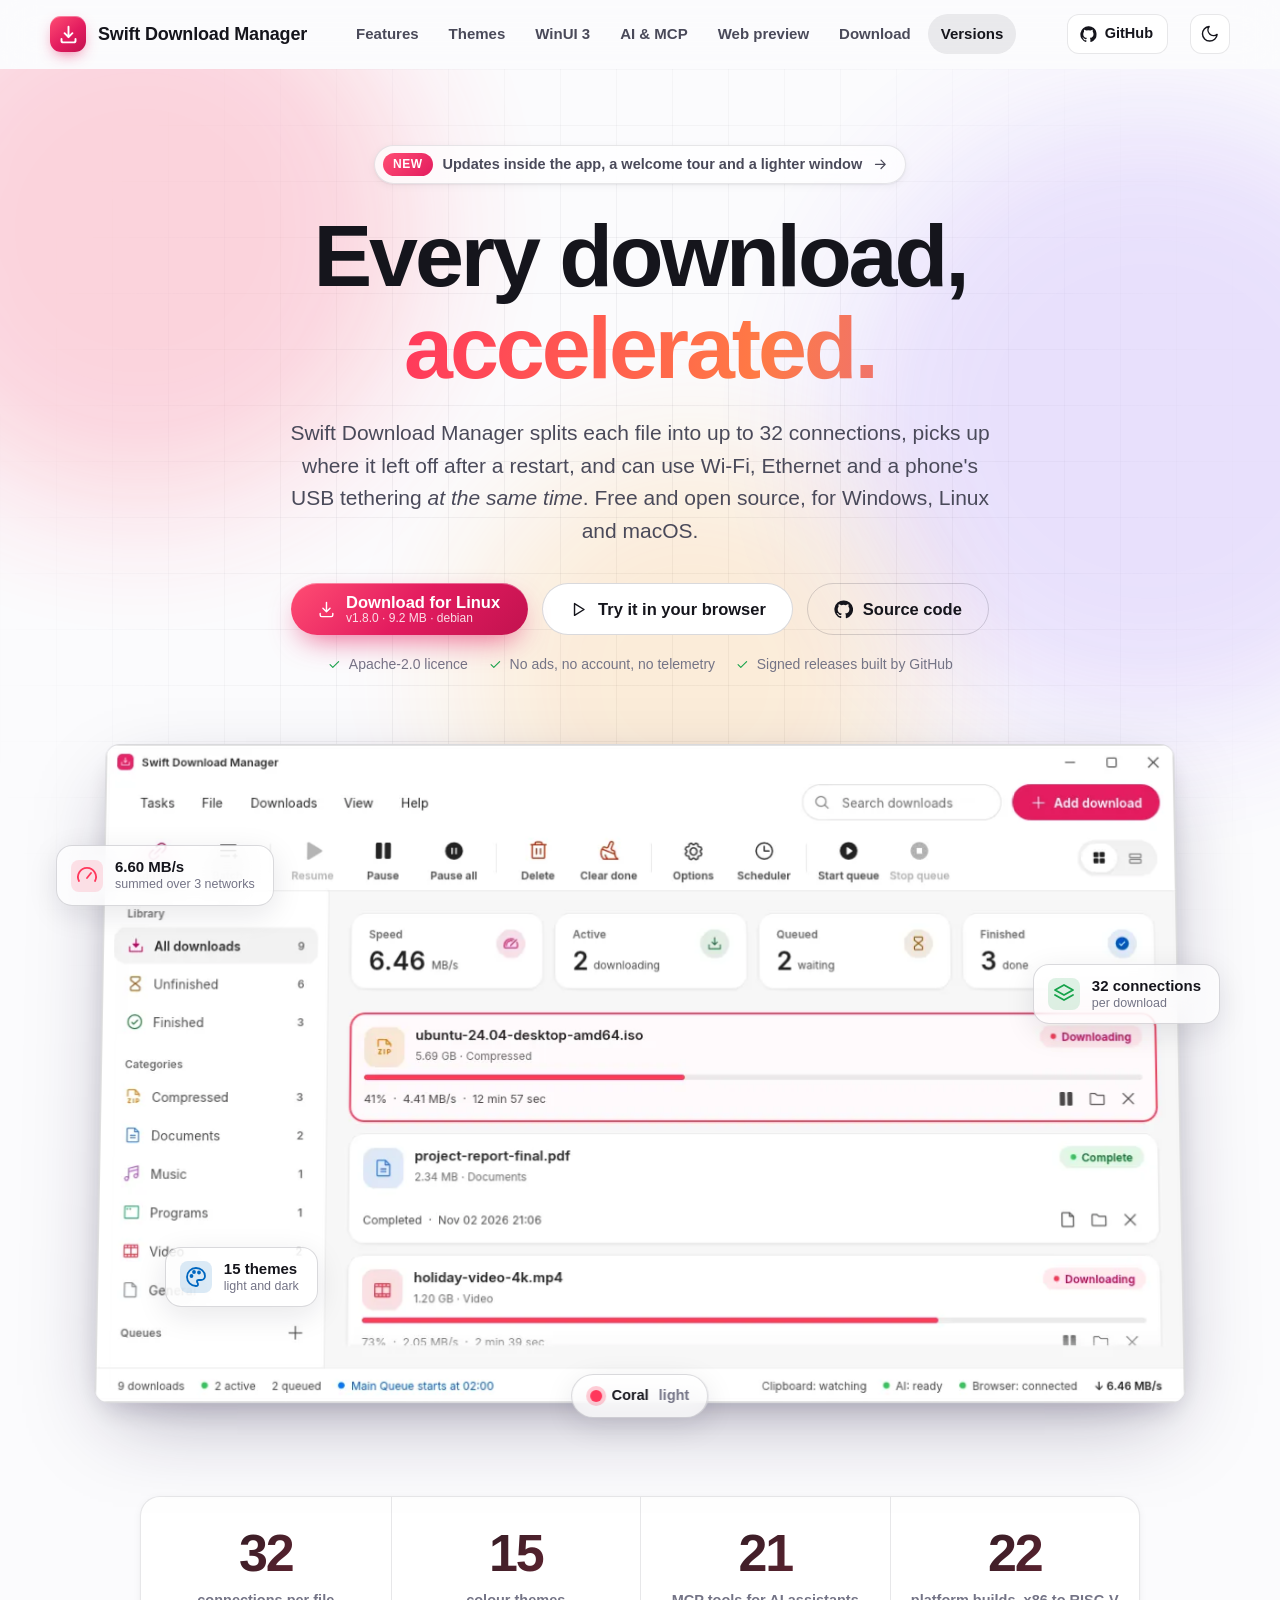
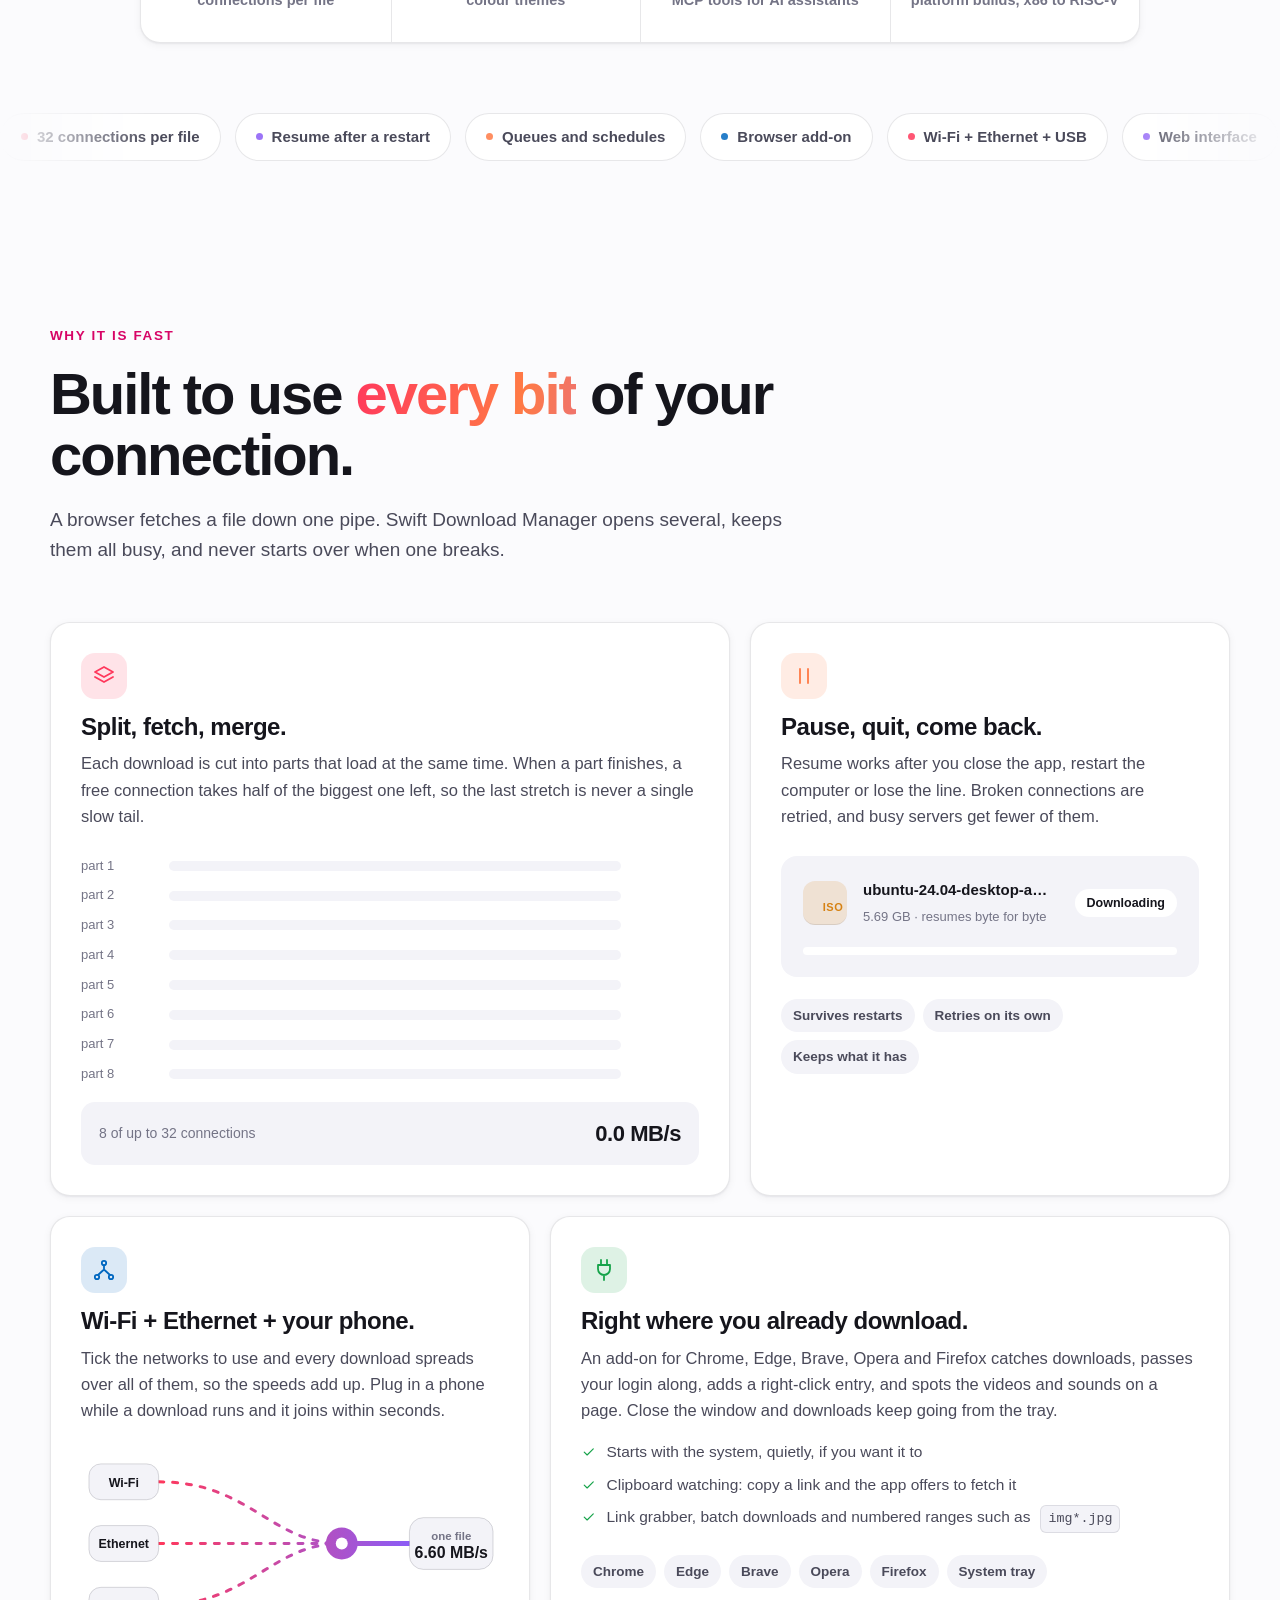
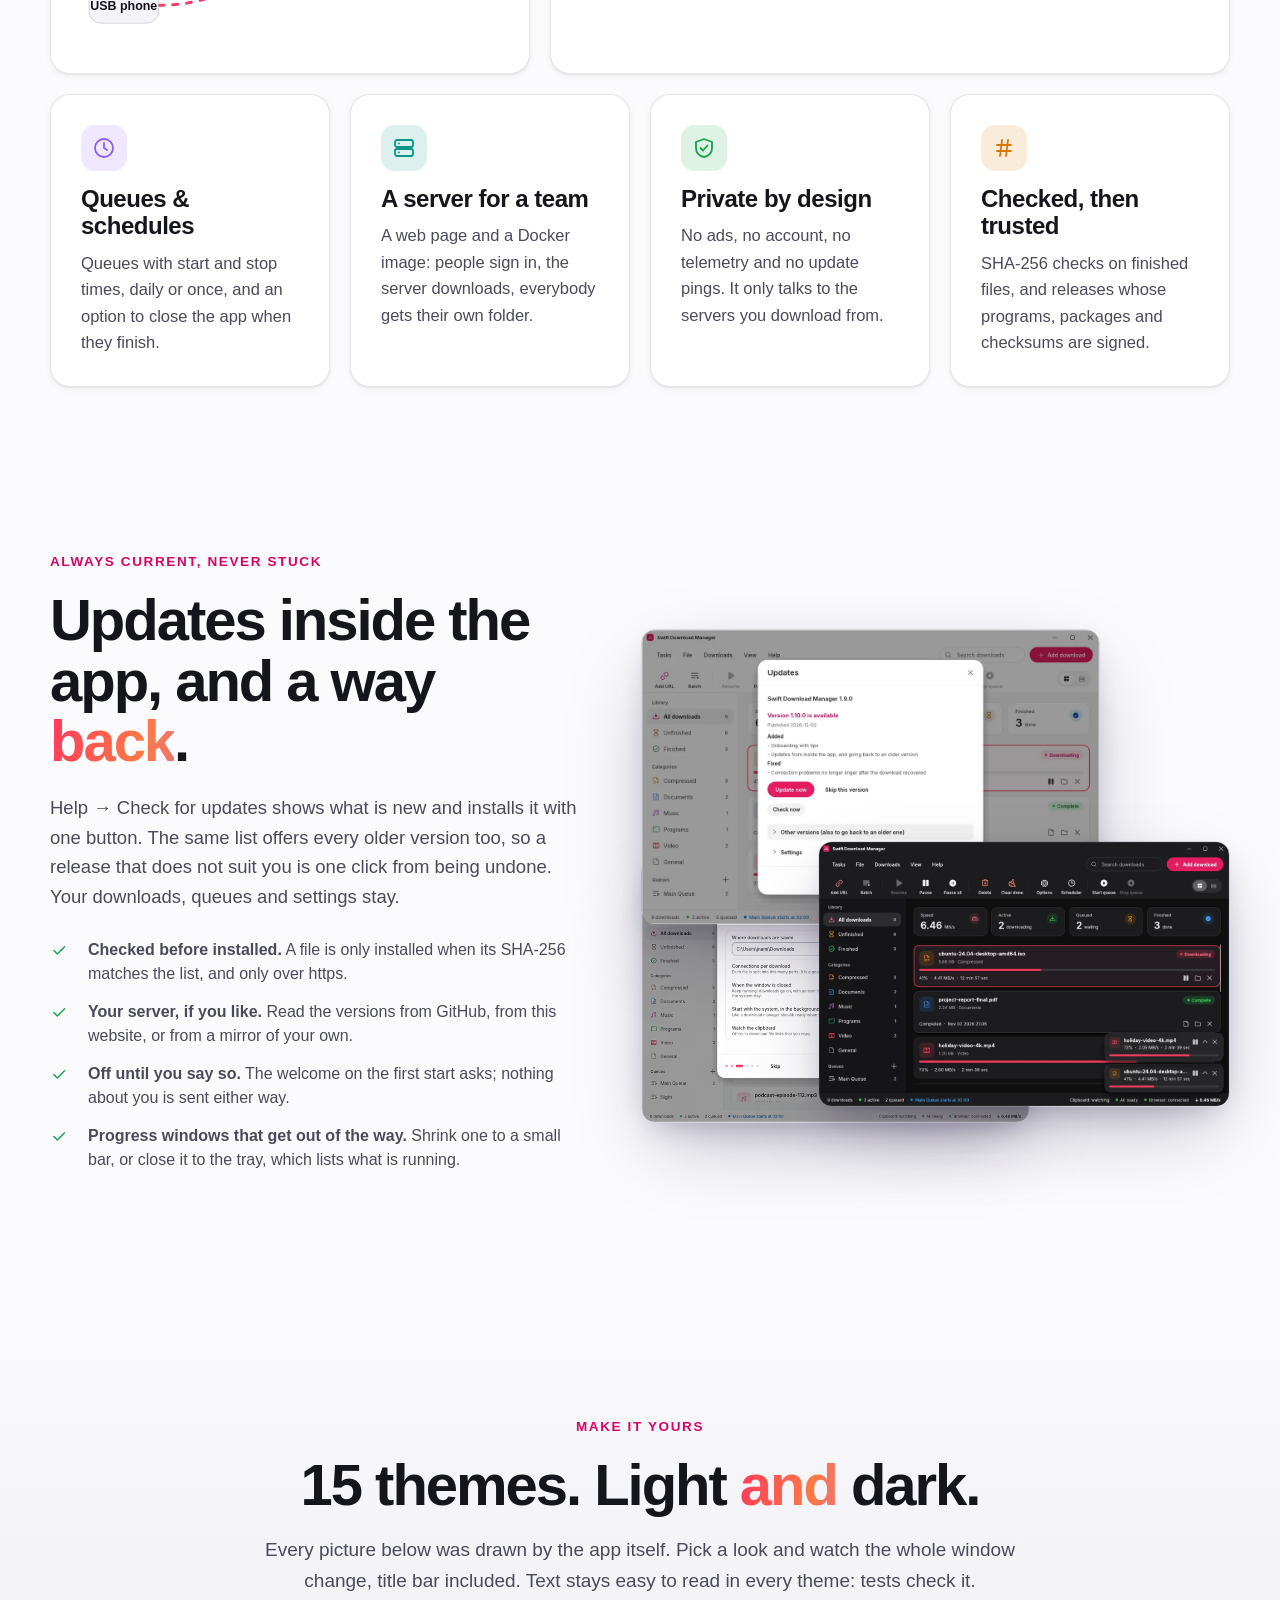
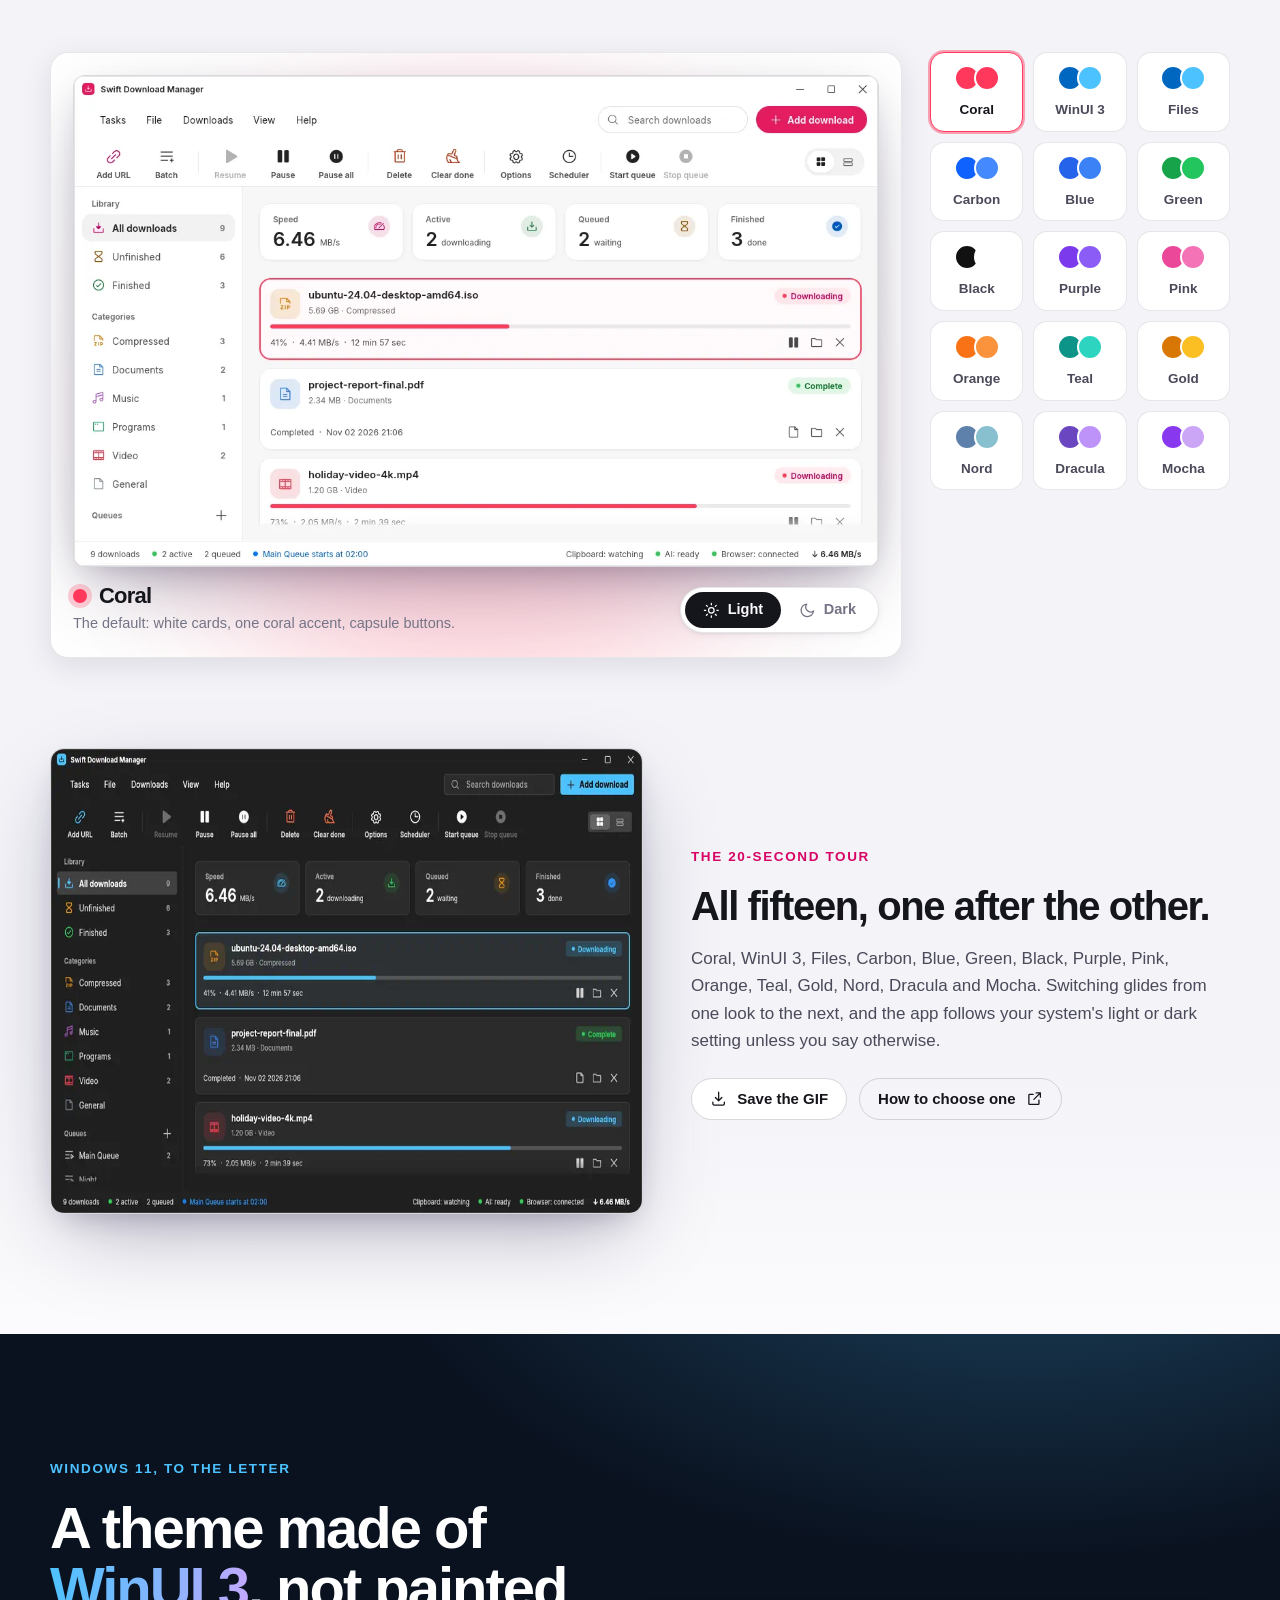
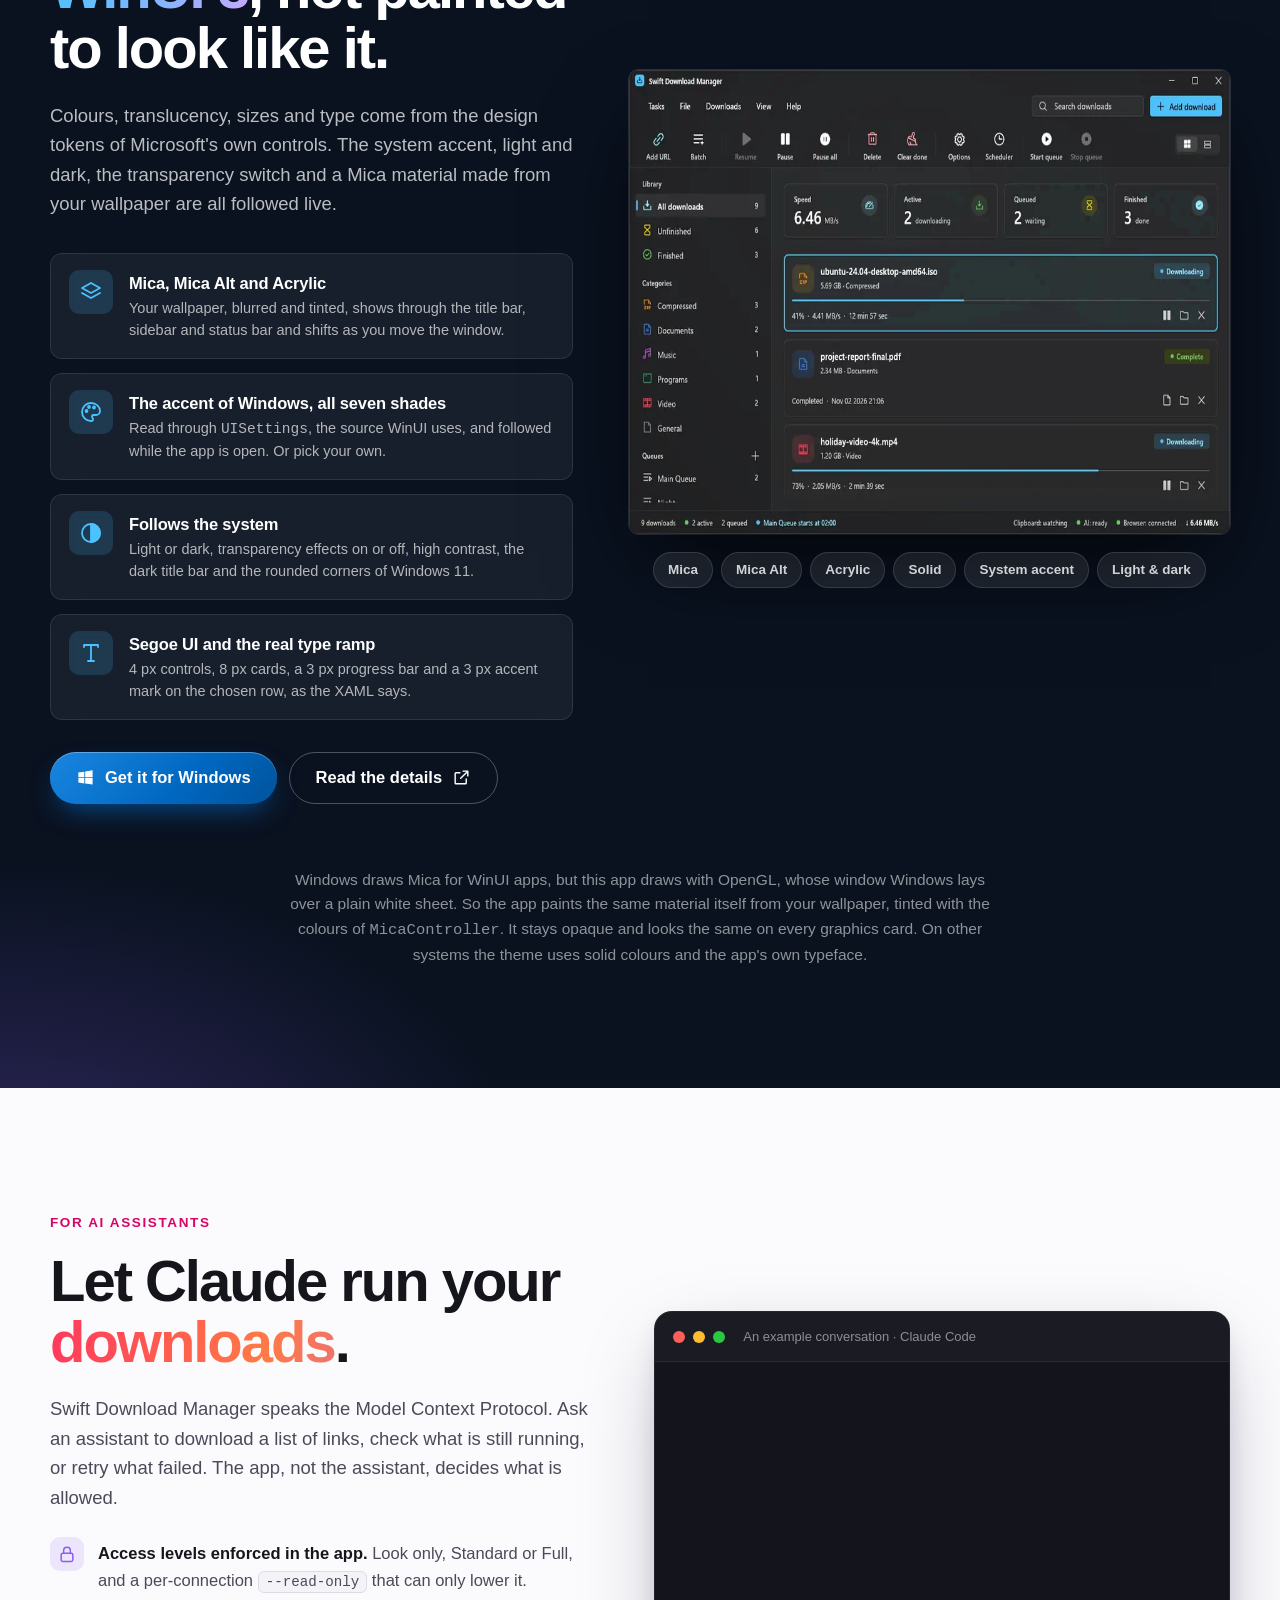
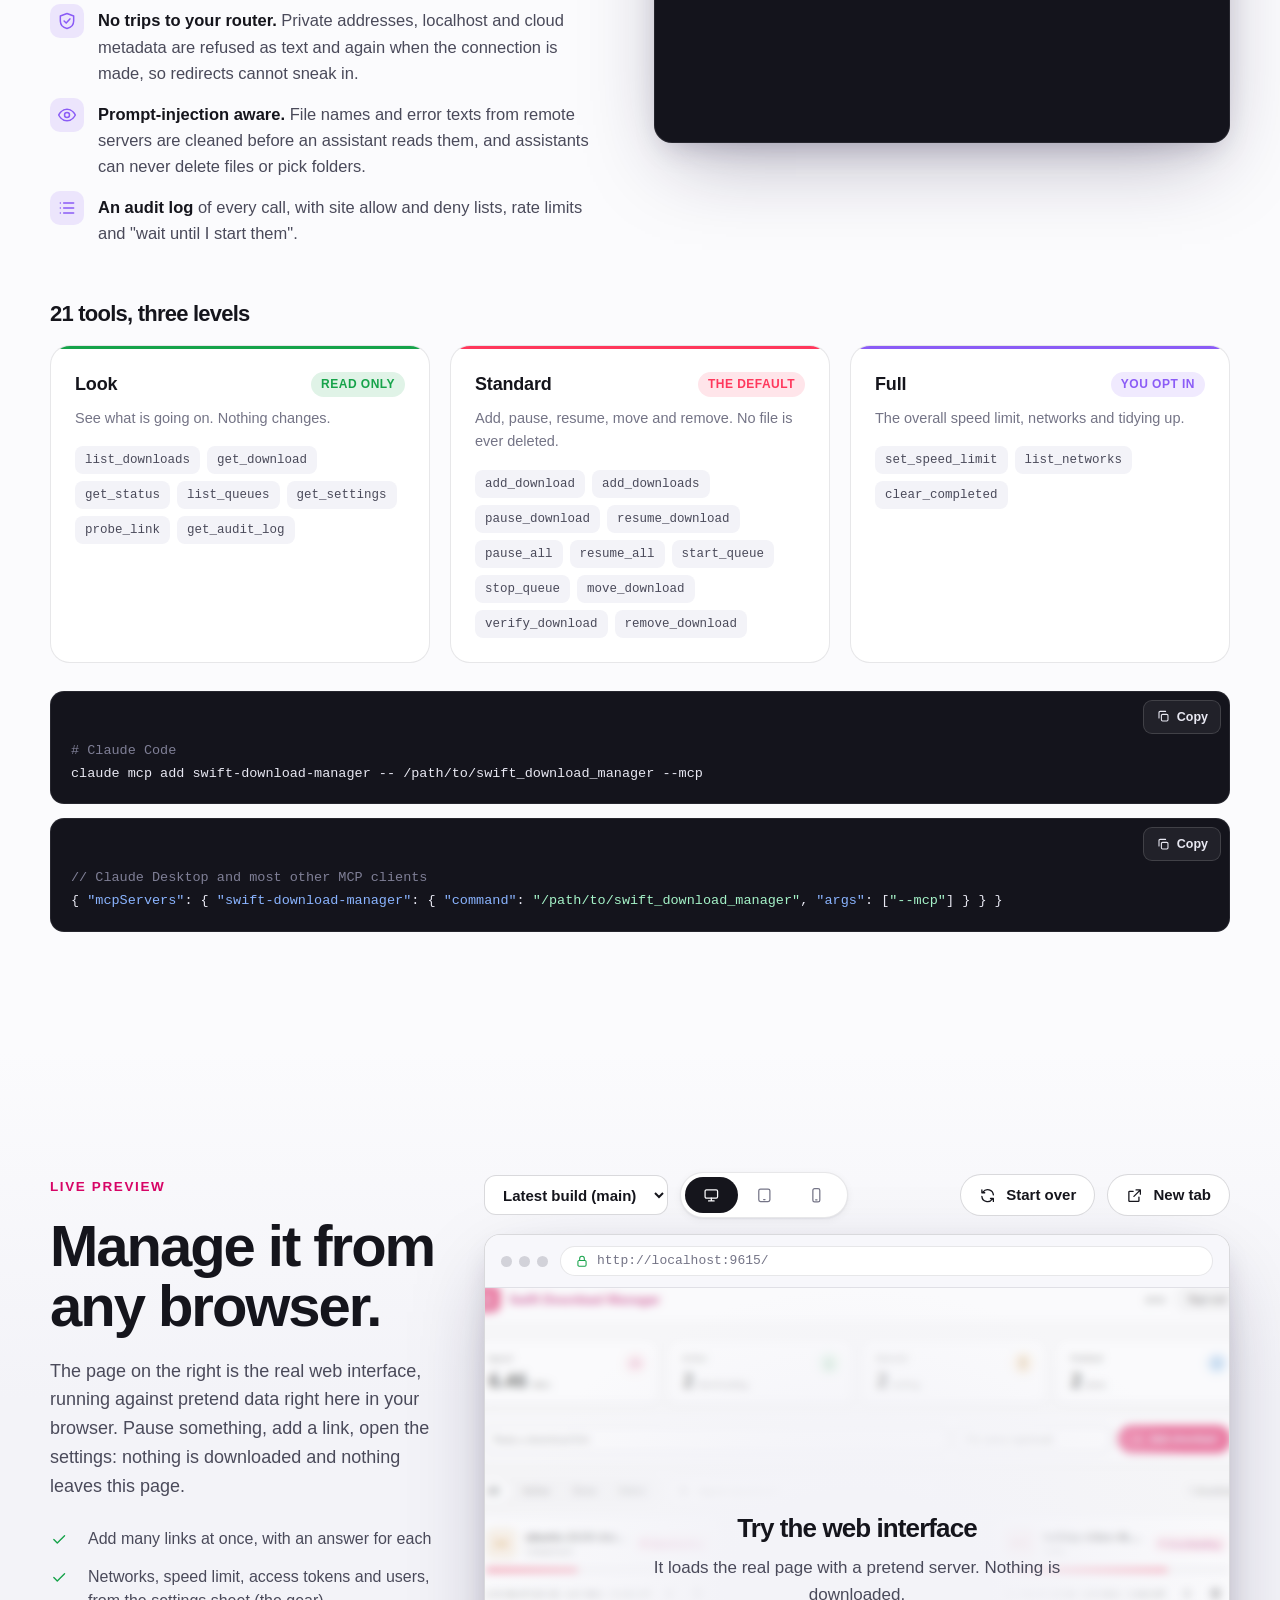
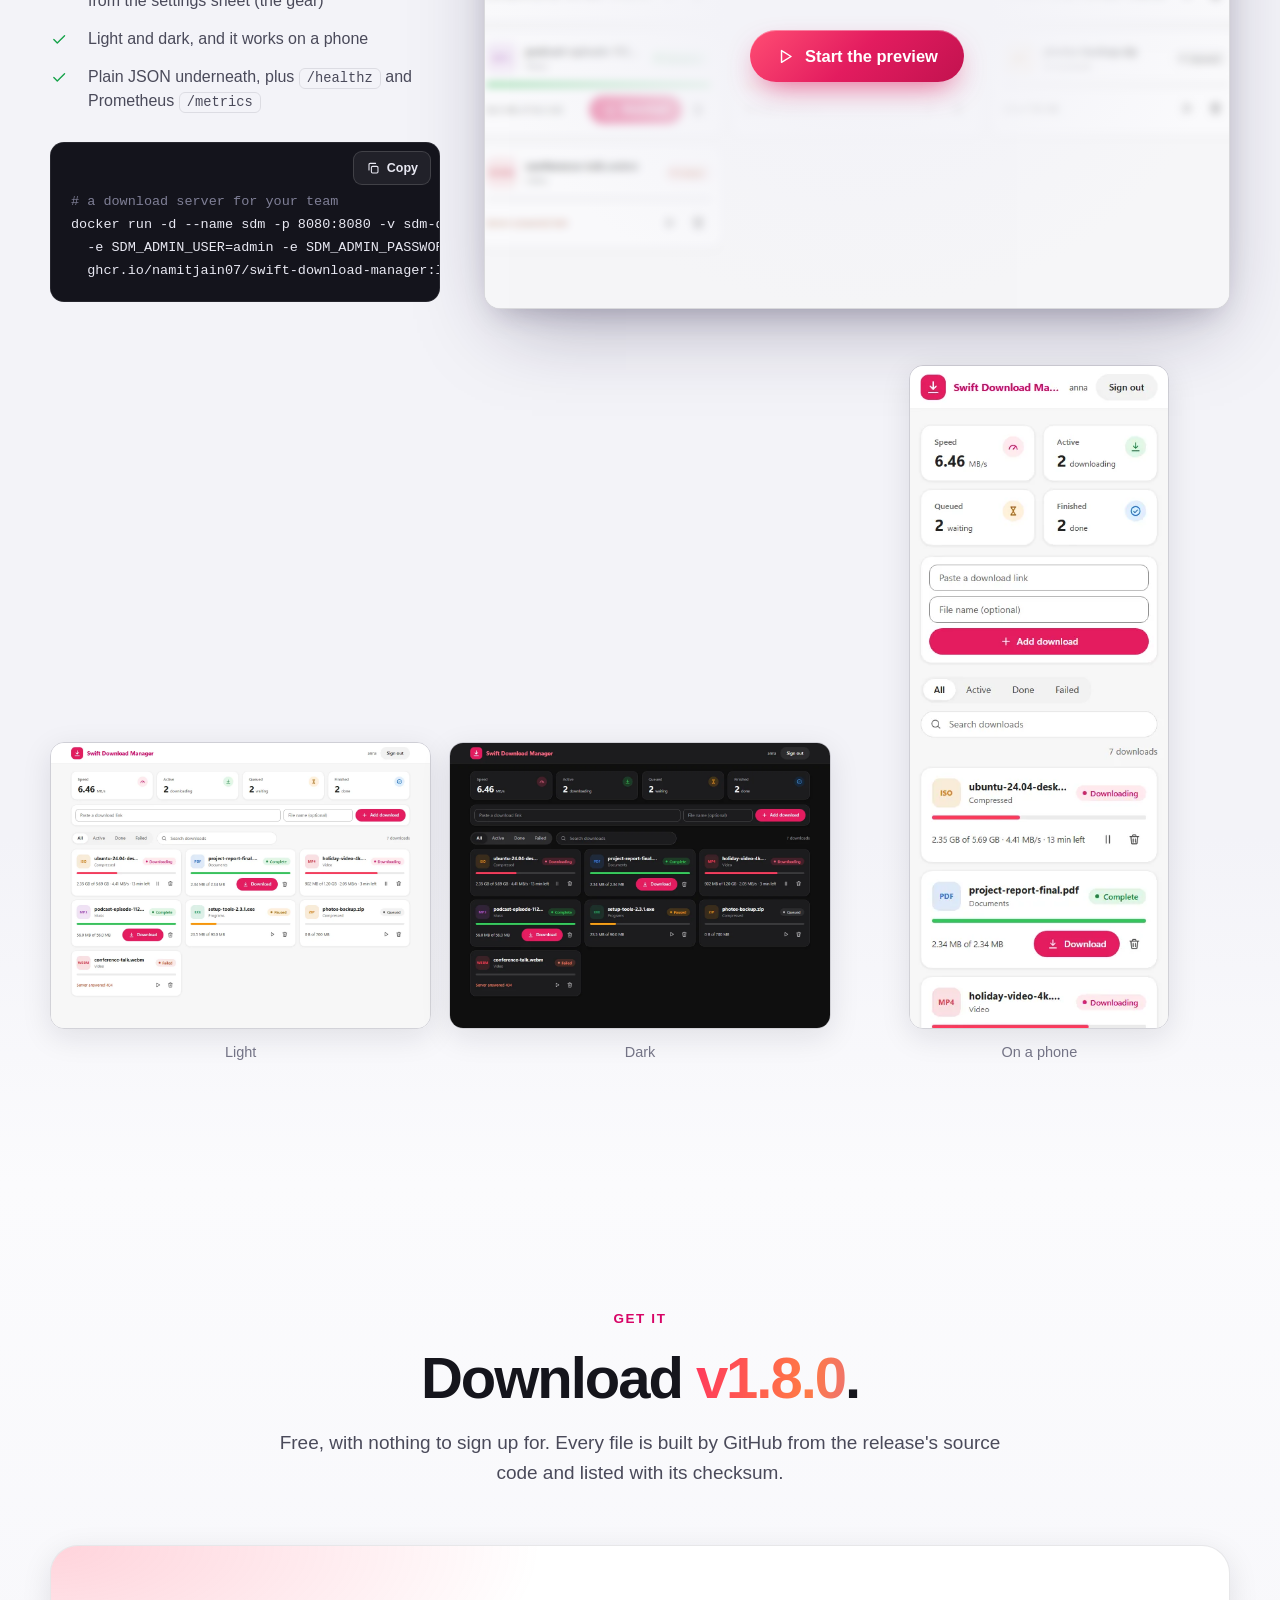
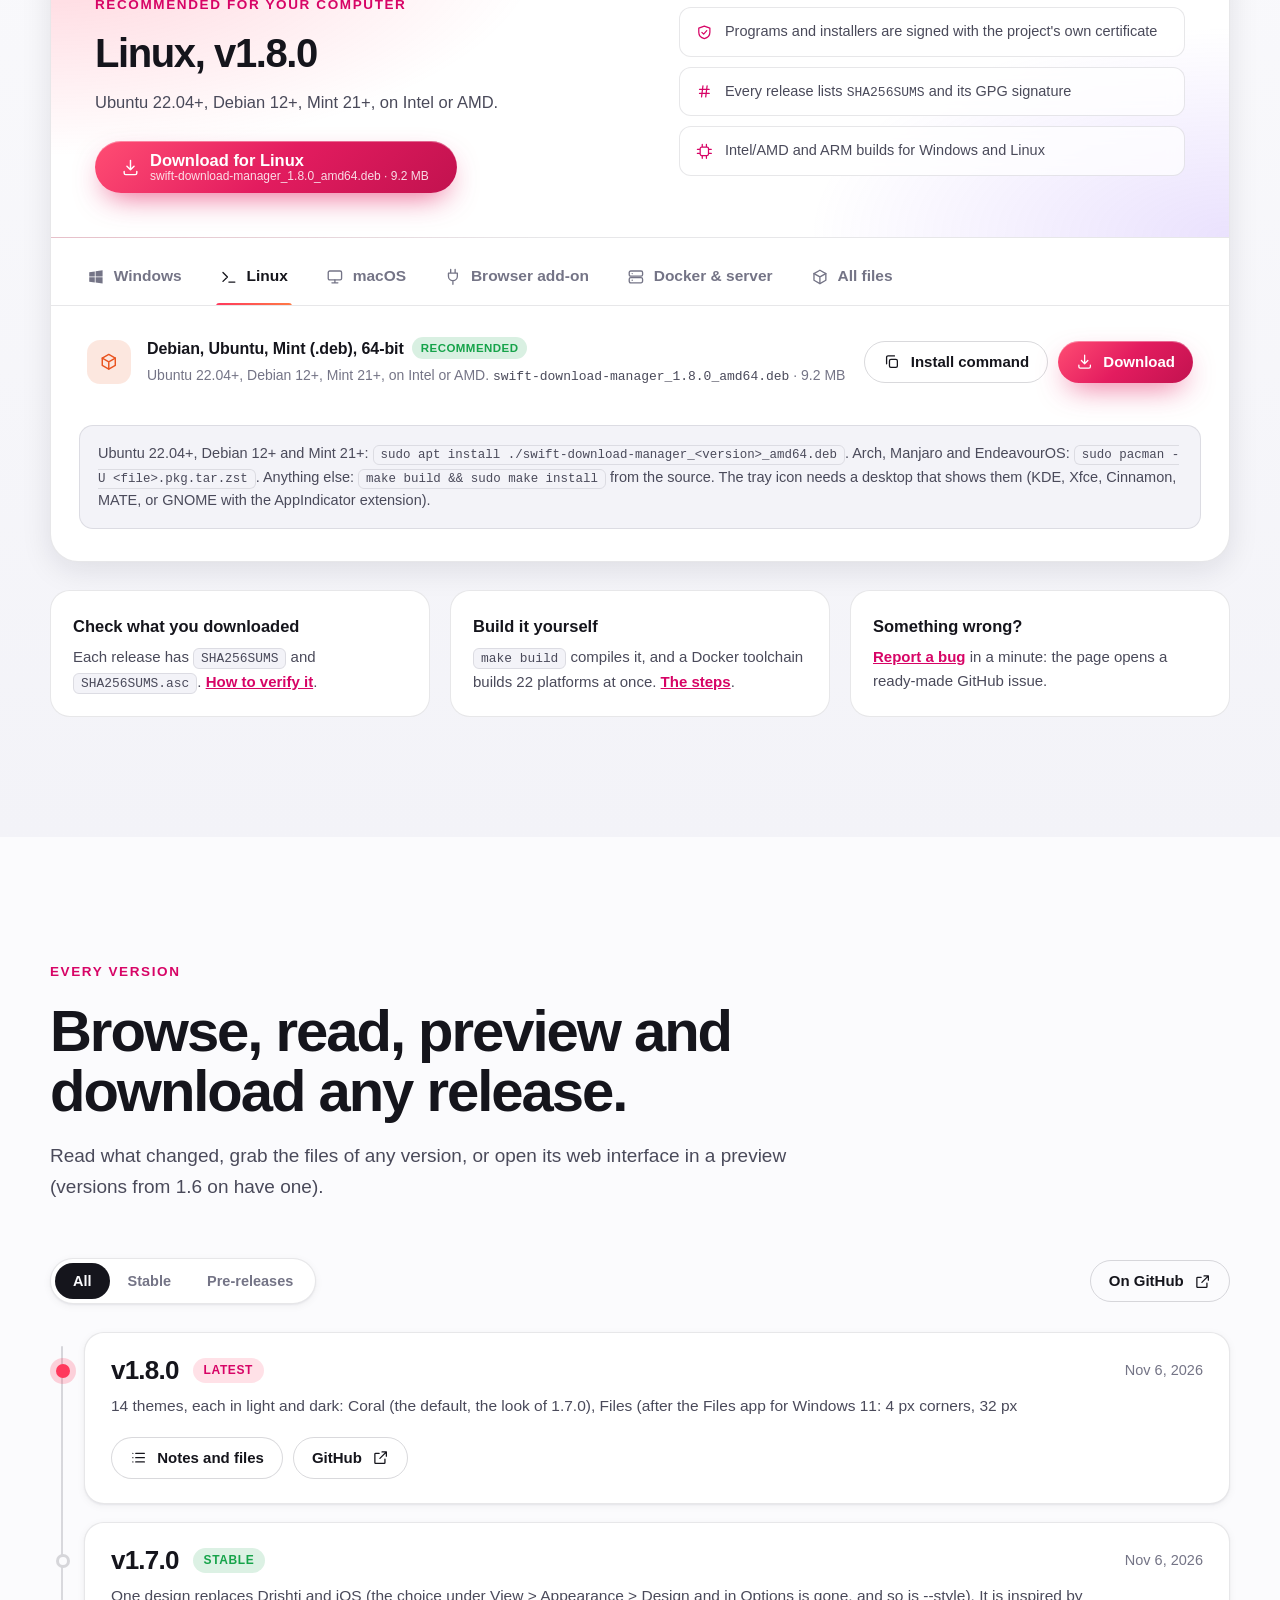
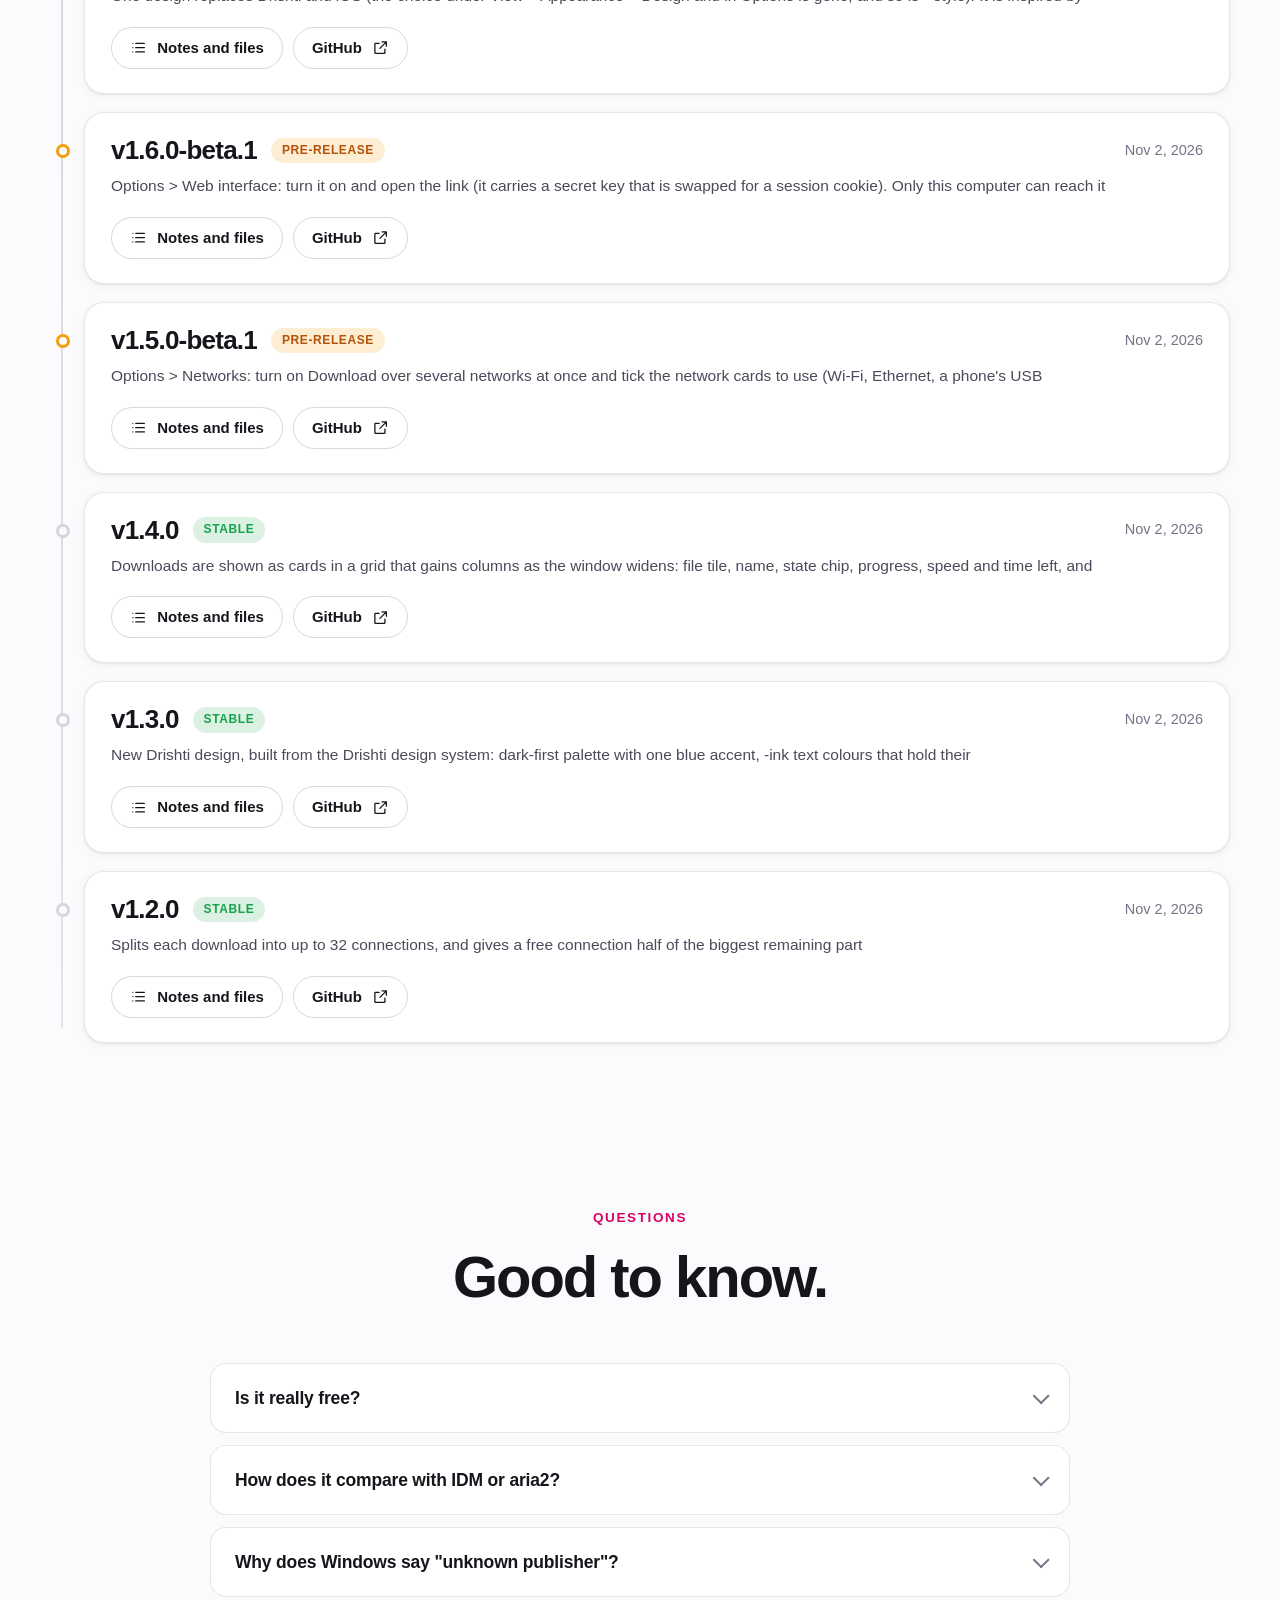
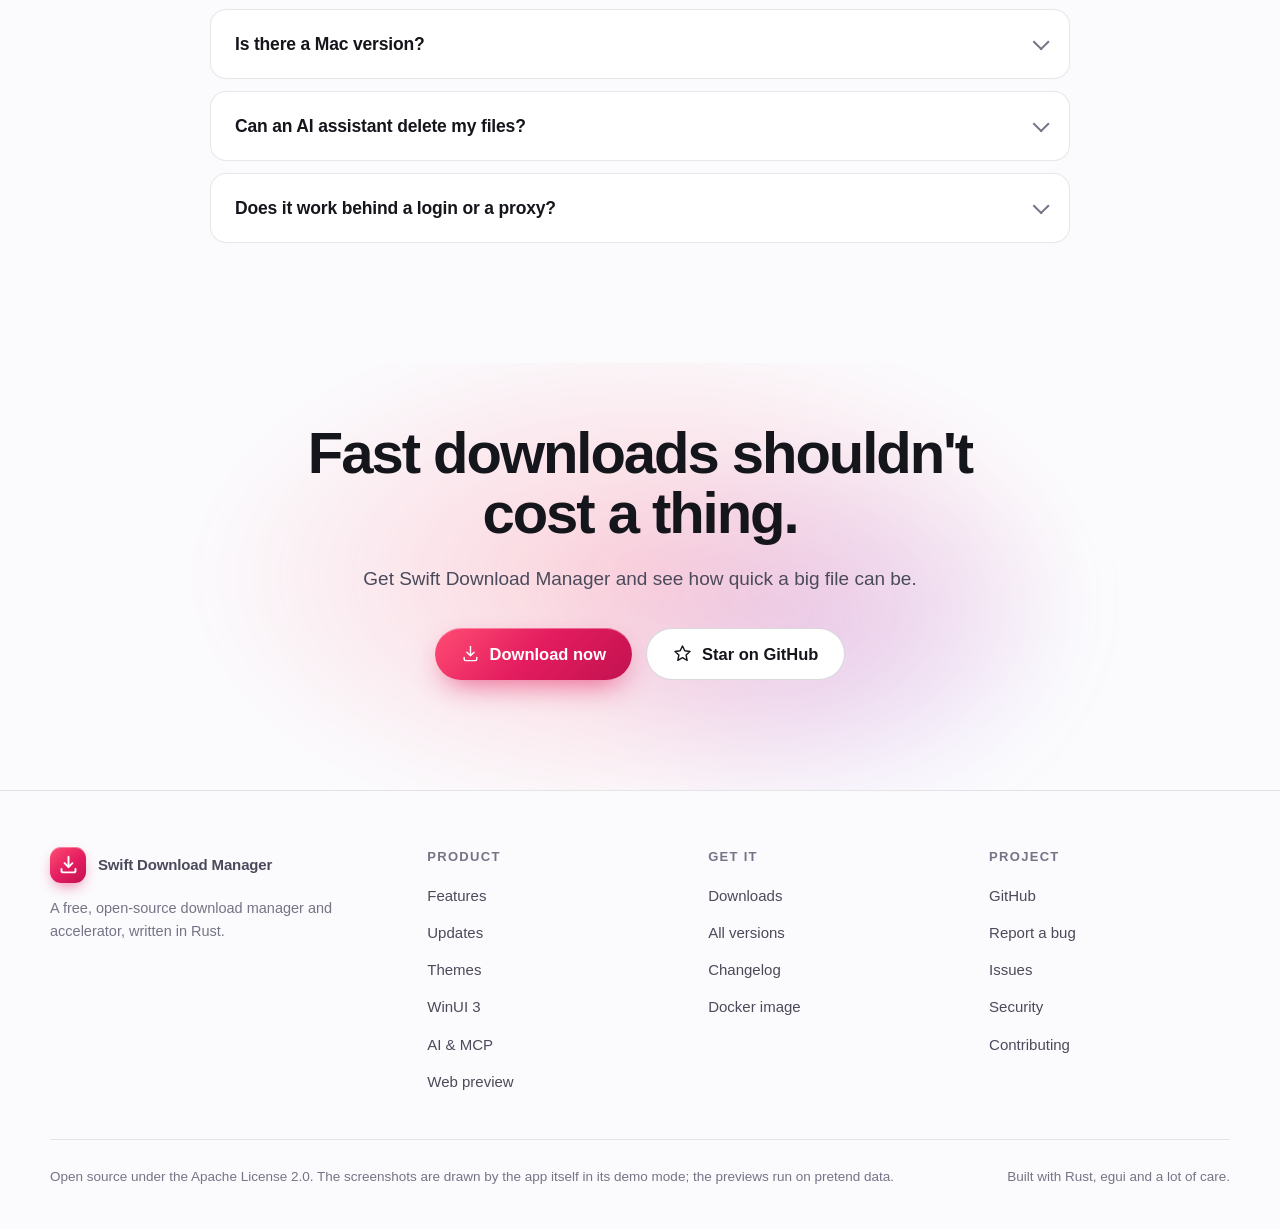
==== commit 09abef74: "feat(site): a section on updates, going back and the first minute Co-Authored-By: Claude Sonnet 5.5 " ====
--- a/site/index.html
+++ b/site/index.html
@@ -113,7 +113,7 @@
   <span class="blob a" aria-hidden="true"></span><span class="blob b" aria-hidden="true"></span><span class="blob c" aria-hidden="true"></span>
   <div class="wrap">
     <div class="hero-copy">
-      <a class="pill reveal" href="#winui"><b>New</b> A WinUI 3 theme and a hardened MCP server <svg class="ico" aria-hidden="true"><use href="#i-arrow"/></svg></a>
+      <a class="pill reveal" href="#winui"><b>New</b> Updates inside the app, a welcome tour and a lighter window <svg class="ico" aria-hidden="true"><use href="#i-arrow"/></svg></a>
       <h1 class="reveal" style="--d:.05s">Every download,<br><span class="grad">accelerated.</span></h1>
       <p class="lede reveal" style="--d:.12s">Swift Download Manager splits each file into up to 32 connections, picks up where it left off after a restart, and can use Wi-Fi, Ethernet and a phone's USB tethering <em>at the same time</em>. Free and open source, for Windows, Linux and macOS.</p>
       <div class="cta reveal" style="--d:.18s">
@@ -238,6 +238,32 @@
   </div>
 </section>
 
+<!-- ============================================================ UPDATES AND THE FIRST MINUTE -->
+<section id="updates" style="padding-top:40px">
+  <div class="wrap">
+    <div class="upd-grid">
+      <div class="reveal">
+        <span class="eyebrow">Always current, never stuck</span>
+        <h2>Updates inside the app, and a way <span class="grad">back</span>.</h2>
+        <p style="font-size:18.5px;color:var(--ink-2);margin:22px 0 0">Help → Check for updates shows what is new and installs it with one button. The same list offers every older version too, so a release that does not suit you is one click from being undone. Your downloads, queues and settings stay.</p>
+        <ul class="checks">
+          <li><svg class="ico"><use href="#i-check"/></svg><span><b>Checked before installed.</b> A file is only installed when its SHA-256 matches the list, and only over https.</span></li>
+          <li><svg class="ico"><use href="#i-check"/></svg><span><b>Your server, if you like.</b> Read the versions from GitHub, from this website, or from a mirror of your own.</span></li>
+          <li><svg class="ico"><use href="#i-check"/></svg><span><b>Off until you say so.</b> The welcome on the first start asks; nothing about you is sent either way.</span></li>
+          <li><svg class="ico"><use href="#i-check"/></svg><span><b>Progress windows that get out of the way.</b> Shrink one to a small bar, or close it to the tray, which lists what is running.</span></li>
+        </ul>
+      </div>
+      <div class="upd-pics reveal" style="--d:.1s">
+        <img class="p1" src="assets/img/product/updates-window.webp" width="1100" height="743" loading="lazy" alt="The Updates window: version 1.10.0 is available, with its notes and the buttons Update now and Skip this version">
+        <img class="p2" src="assets/img/product/progress-mini.webp" width="1100" height="743" loading="lazy" alt="Two progress windows shrunk to small bars in the corner of the main window">
+        <picture class="p3">
+          <img src="assets/img/onboarding.gif" width="760" height="500" loading="lazy" alt="The welcome window of the first start, step by step: a picture of channels flowing into a file, the theme picker, settings, the browser add-on, updates and privacy, tips">
+        </picture>
+      </div>
+    </div>
+  </div>
+</section>
+
 <!-- ============================================================ THEMES -->
 <section id="themes" class="themes">
   <div class="wrap">
@@ -513,7 +539,7 @@
         <a class="brand" href="#top"><span class="mark"><svg class="ico" aria-hidden="true"><use href="#i-download"/></svg></span>Swift Download Manager</a>
         <p>A free, open-source download manager and accelerator, written in Rust.</p>
       </div>
-      <div><h5>Product</h5><ul><li><a href="#features">Features</a></li><li><a href="#themes">Themes</a></li><li><a href="#winui">WinUI 3</a></li><li><a href="#ai">AI &amp; MCP</a></li><li><a href="#web">Web preview</a></li></ul></div>
+      <div><h5>Product</h5><ul><li><a href="#features">Features</a></li><li><a href="#updates">Updates</a></li><li><a href="#themes">Themes</a></li><li><a href="#winui">WinUI 3</a></li><li><a href="#ai">AI &amp; MCP</a></li><li><a href="#web">Web preview</a></li></ul></div>
       <div><h5>Get it</h5><ul><li><a href="#download">Downloads</a></li><li><a href="#versions">All versions</a></li><li><a href="https://github.com/Namitjain07/Swift-Download-Manager/blob/main/CHANGELOG.md" rel="noopener">Changelog</a></li><li><a href="https://github.com/Namitjain07/Swift-Download-Manager/pkgs/container/swift-download-manager" rel="noopener">Docker image</a></li></ul></div>
       <div><h5>Project</h5><ul><li><a href="https://github.com/Namitjain07/Swift-Download-Manager" rel="noopener">GitHub</a></li><li><a href="report-bug/">Report a bug</a></li><li><a href="https://github.com/Namitjain07/Swift-Download-Manager/issues" rel="noopener">Issues</a></li><li><a href="https://github.com/Namitjain07/Swift-Download-Manager/blob/main/SECURITY.md" rel="noopener">Security</a></li><li><a href="https://github.com/Namitjain07/Swift-Download-Manager/blob/main/CONTRIBUTING.md" rel="noopener">Contributing</a></li></ul></div>
     </div>
--- a/site/assets/styles.css
+++ b/site/assets/styles.css
@@ -508,3 +508,12 @@
   .marquee .track { animation: none; }
   .lane .bar i { width: 100%; }
 }
+
+/* ------------------------------------------------------------------ updates and the first minute */
+.upd-grid { display: grid; grid-template-columns: 1fr 1.1fr; gap: 56px; align-items: center; }
+.upd-pics { position: relative; min-height: 460px; }
+.upd-pics img, .upd-pics picture img { border-radius: 14px; border: 1px solid var(--line-2); box-shadow: var(--shadow-l); width: 100%; height: auto; }
+.upd-pics .p1 { width: 78%; position: relative; z-index: 2; }
+.upd-pics .p2 { width: 70%; position: absolute; right: 0; top: 46%; z-index: 3; }
+.upd-pics .p3 { display: block; width: 66%; position: absolute; left: 0; bottom: -34px; z-index: 1; }
+@media (max-width: 1020px) { .upd-grid { grid-template-columns: 1fr; } .upd-pics { min-height: 0; display: grid; gap: 18px; } .upd-pics .p1, .upd-pics .p2, .upd-pics .p3 { position: static; width: 100%; } }
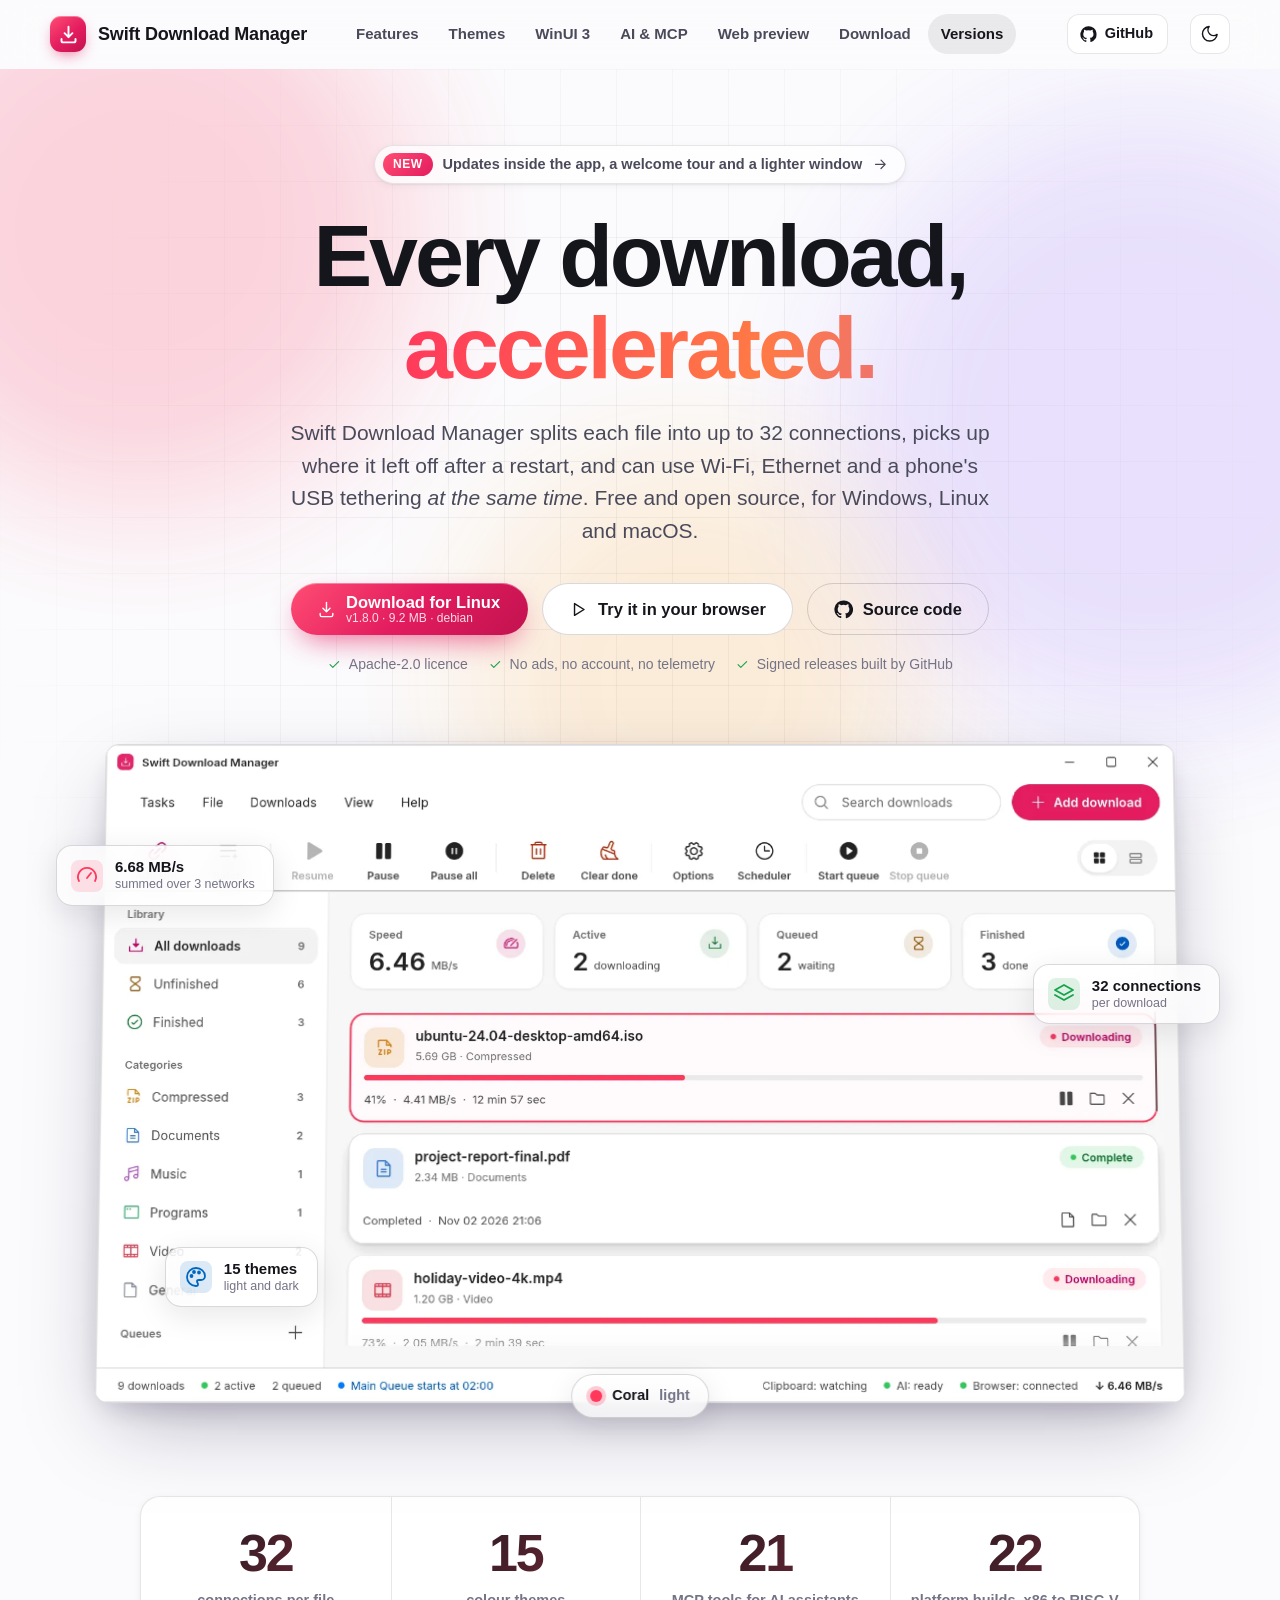
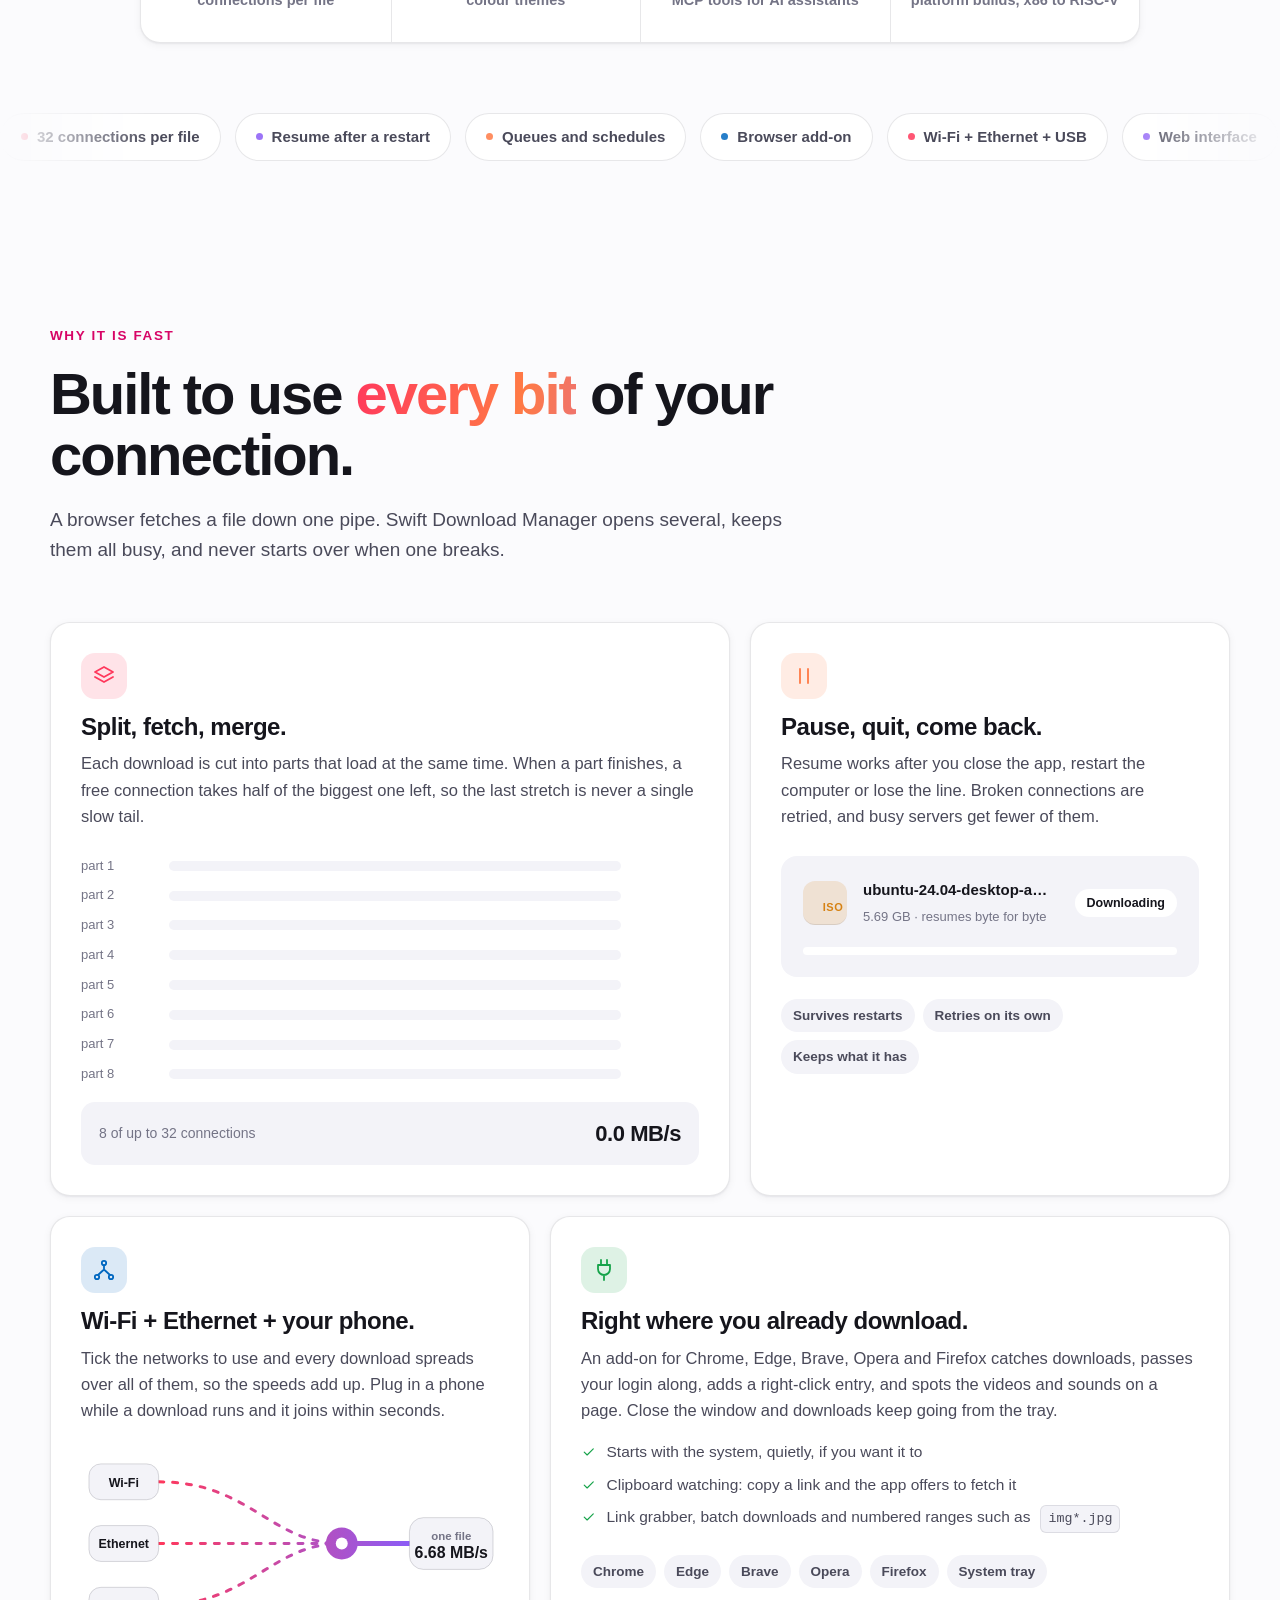
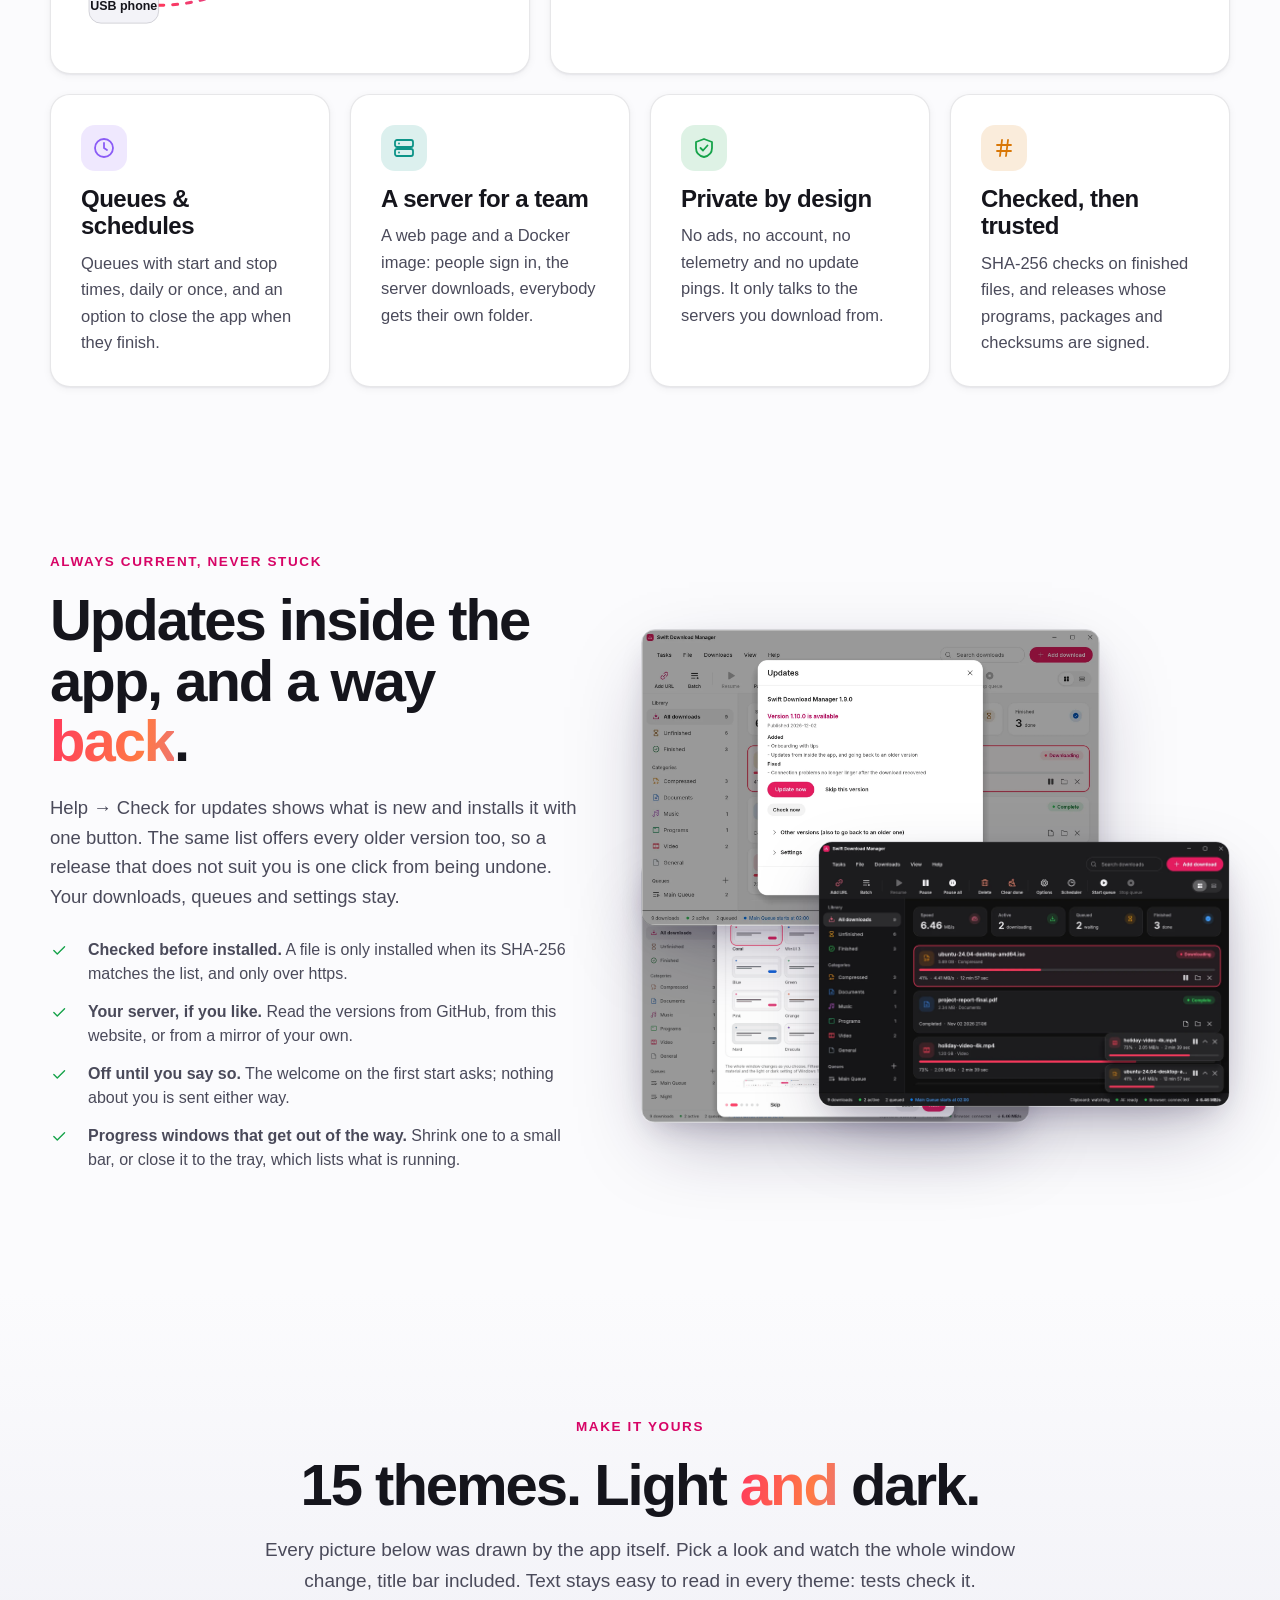
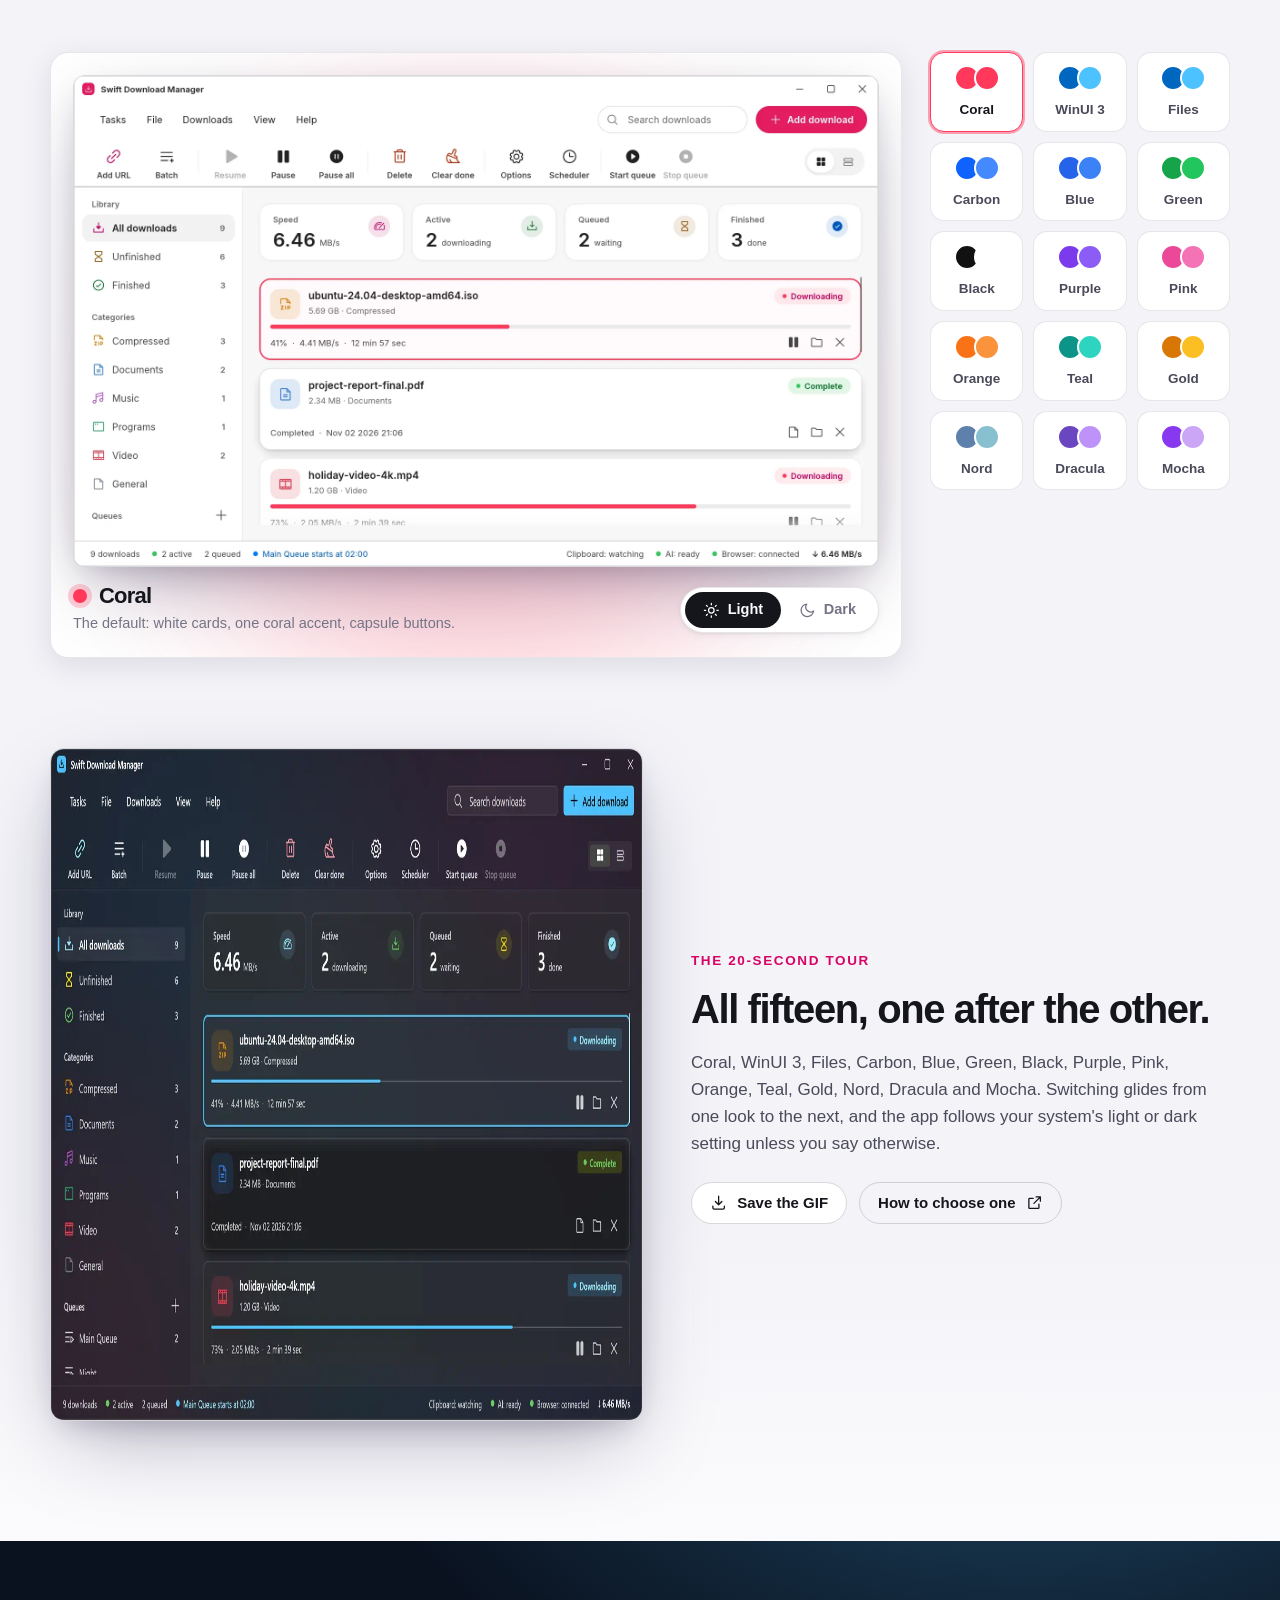
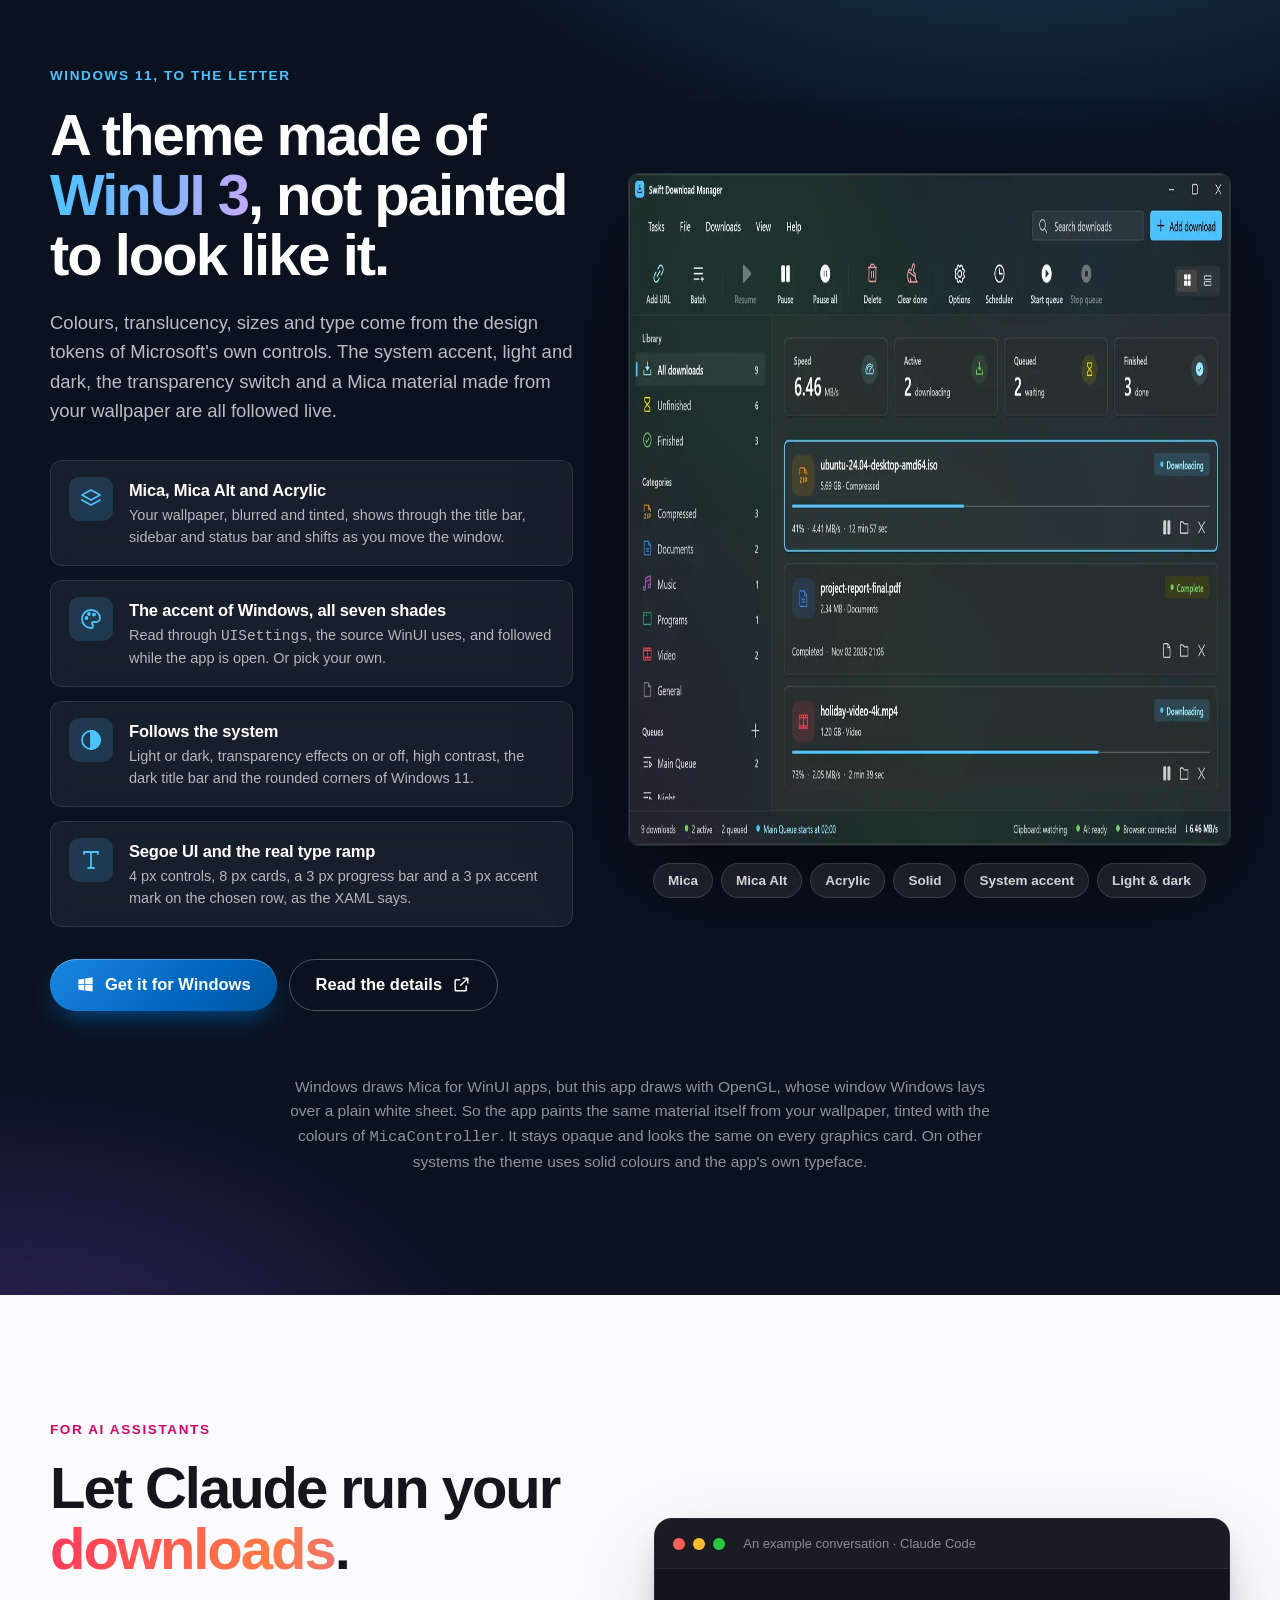
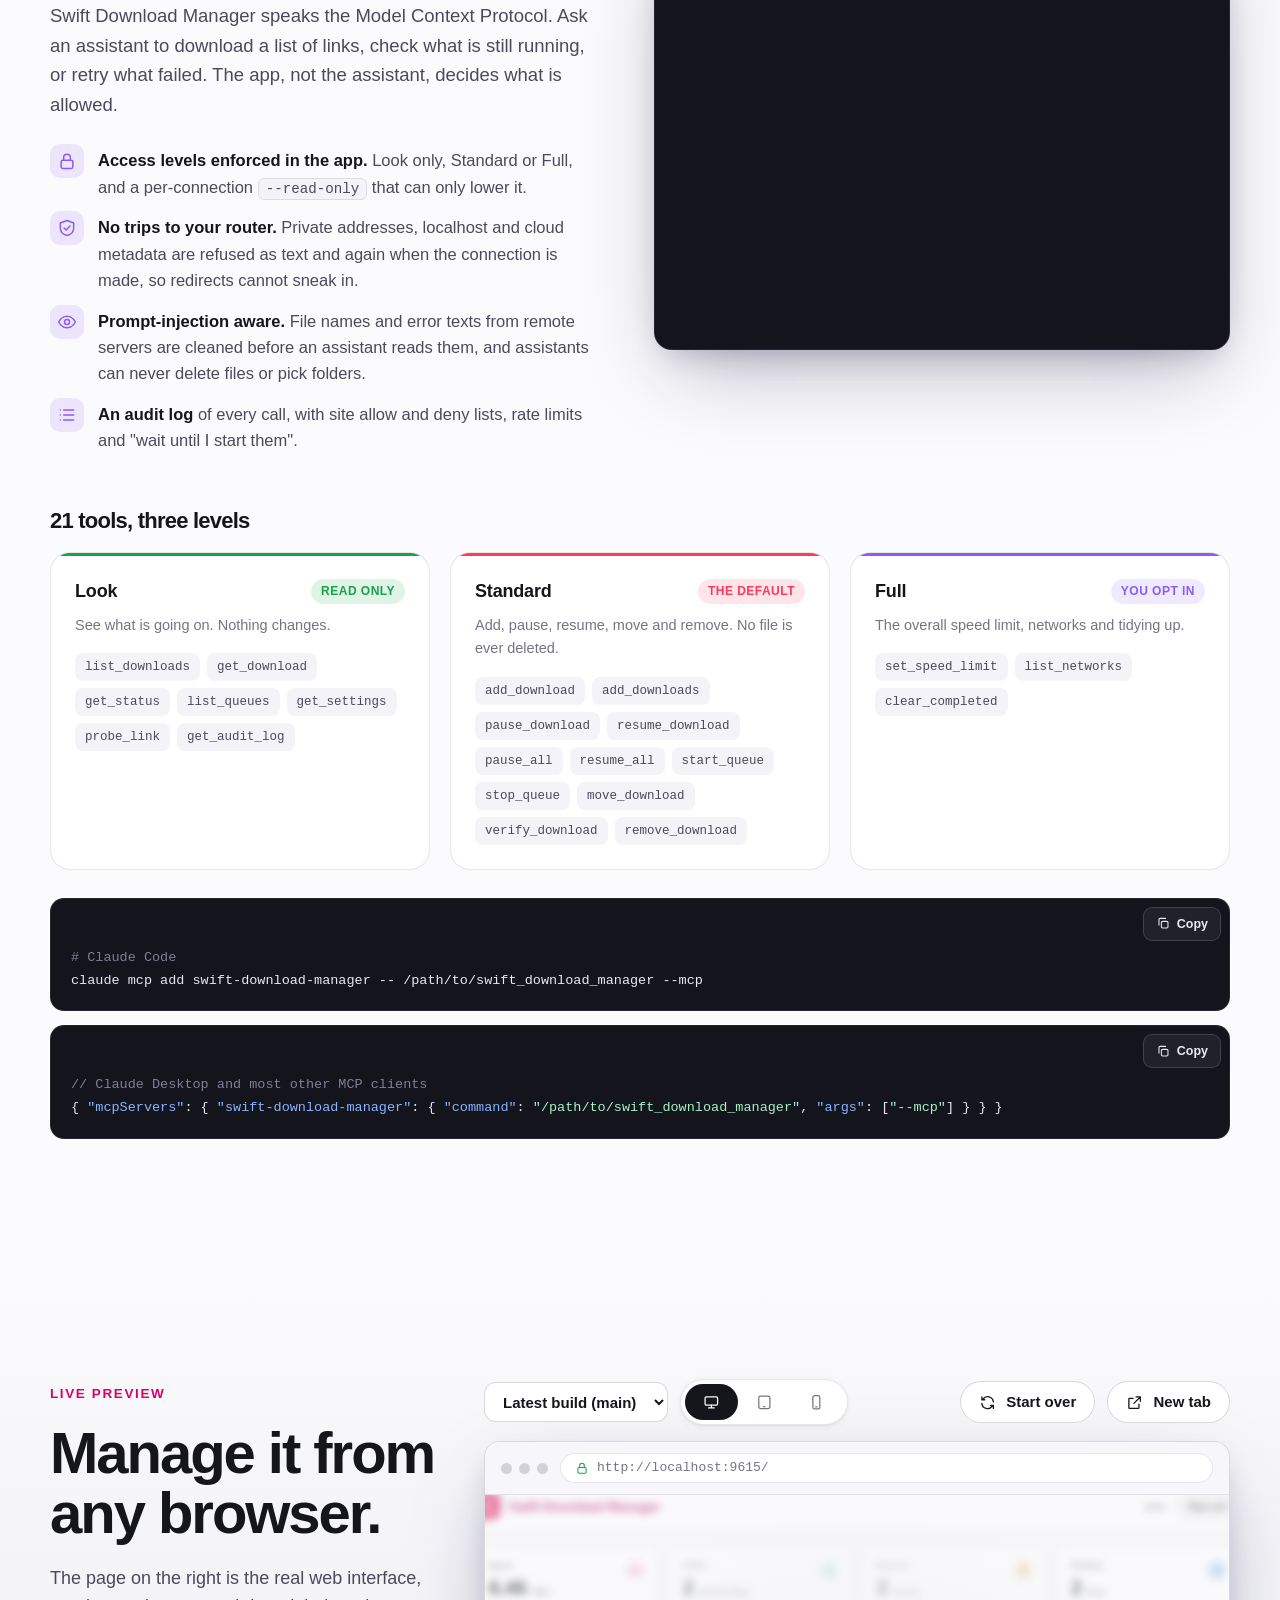
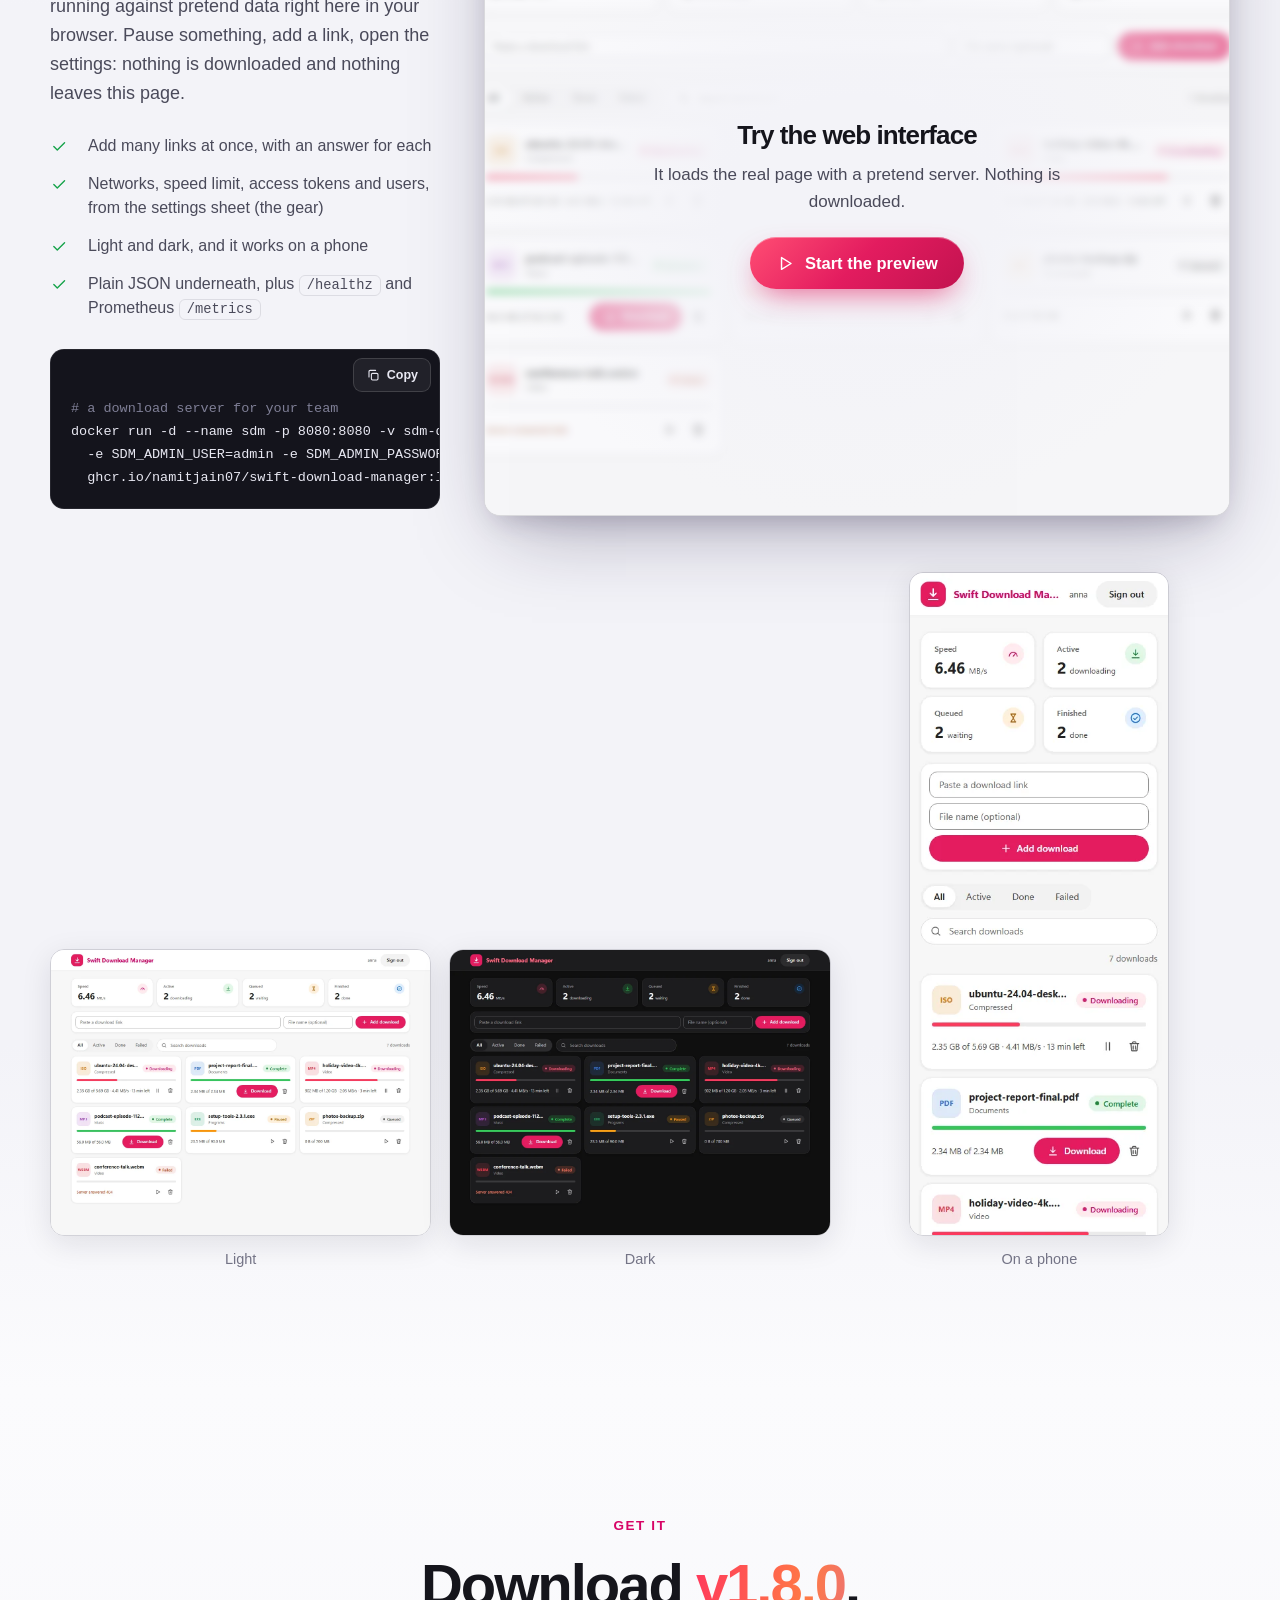
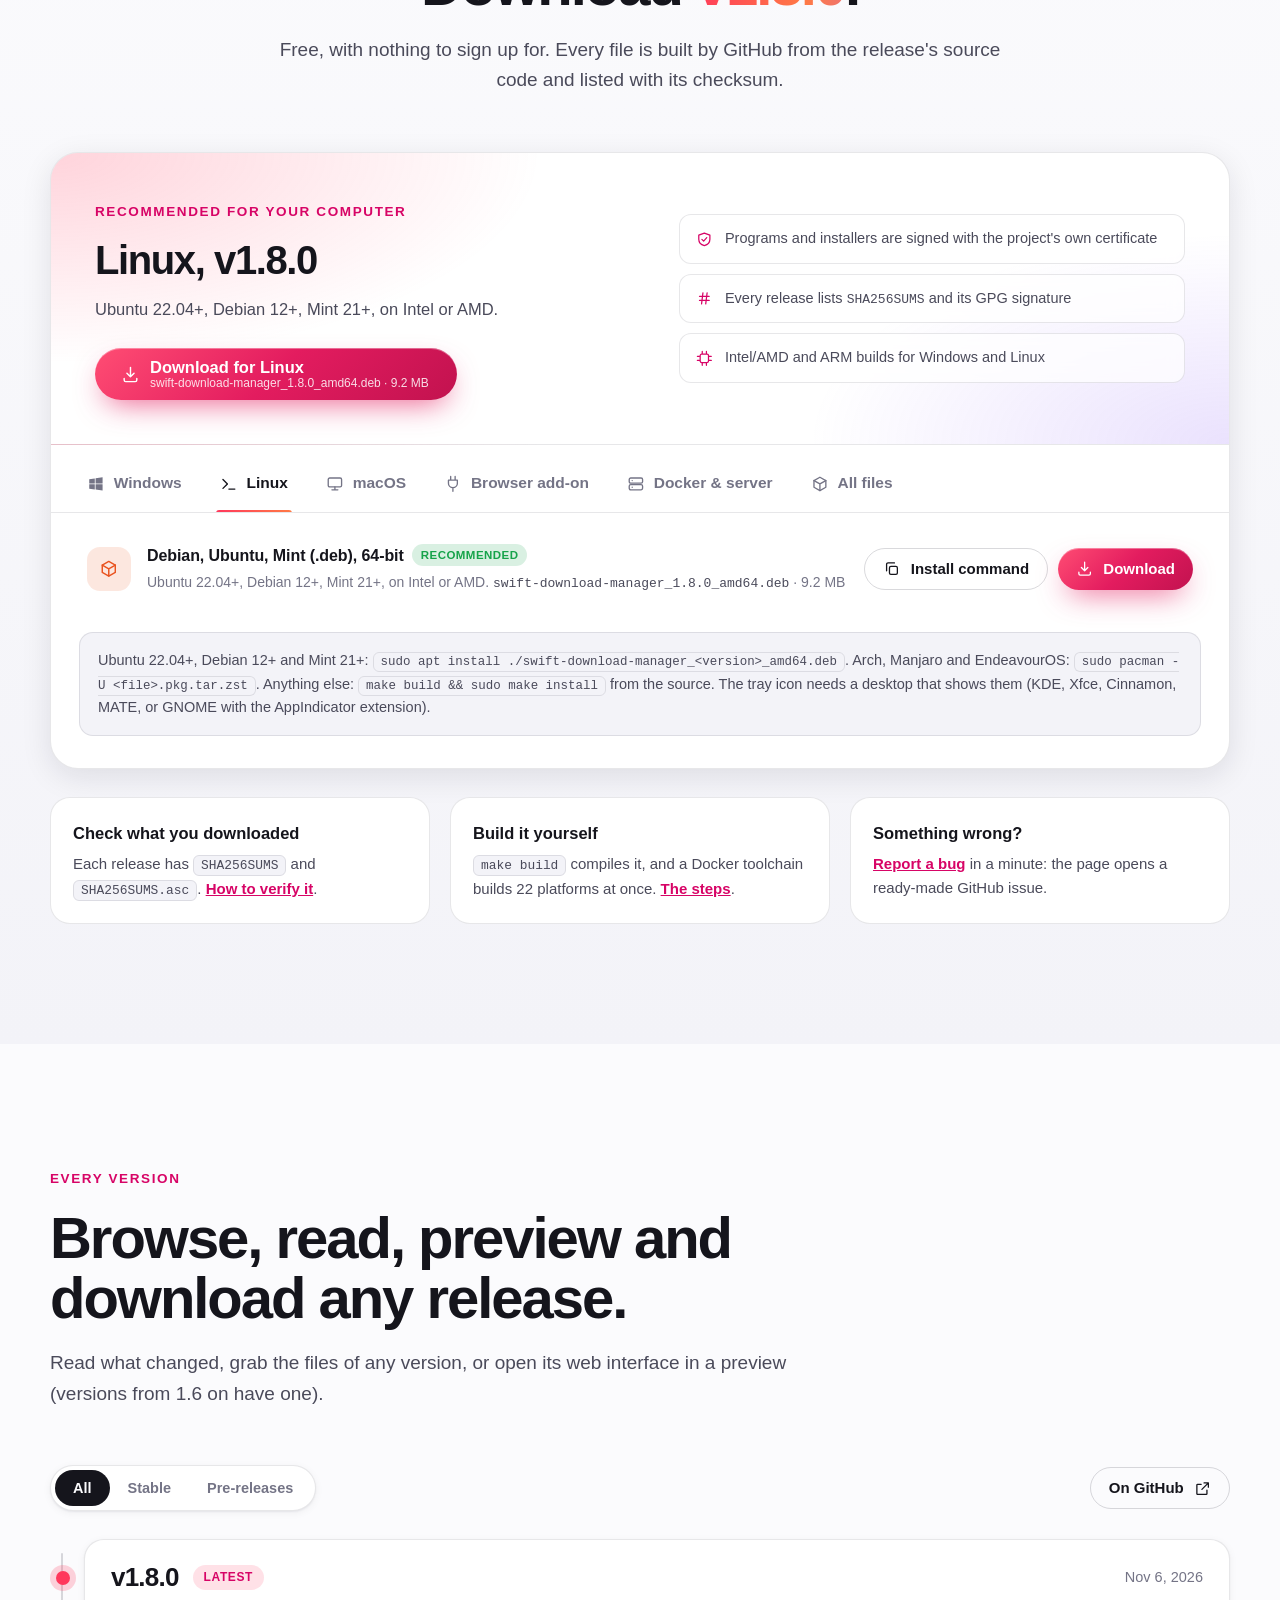
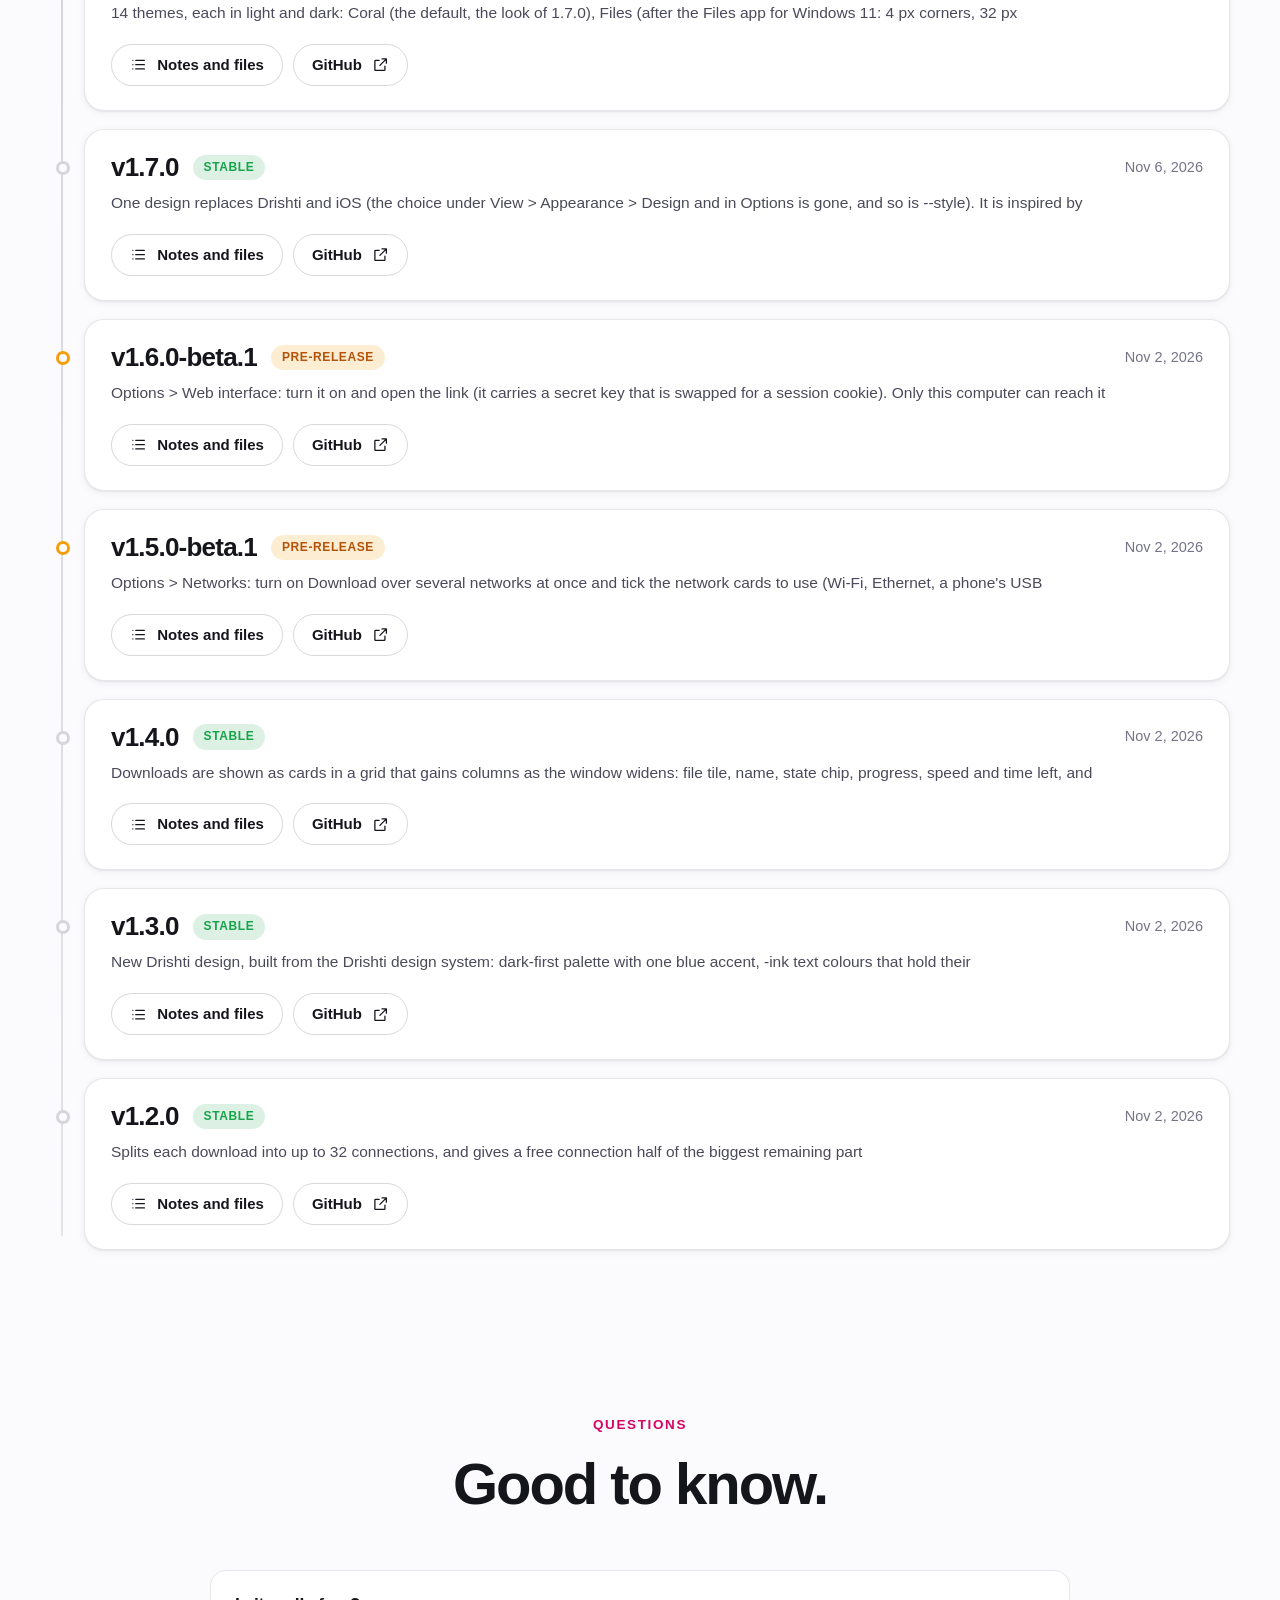
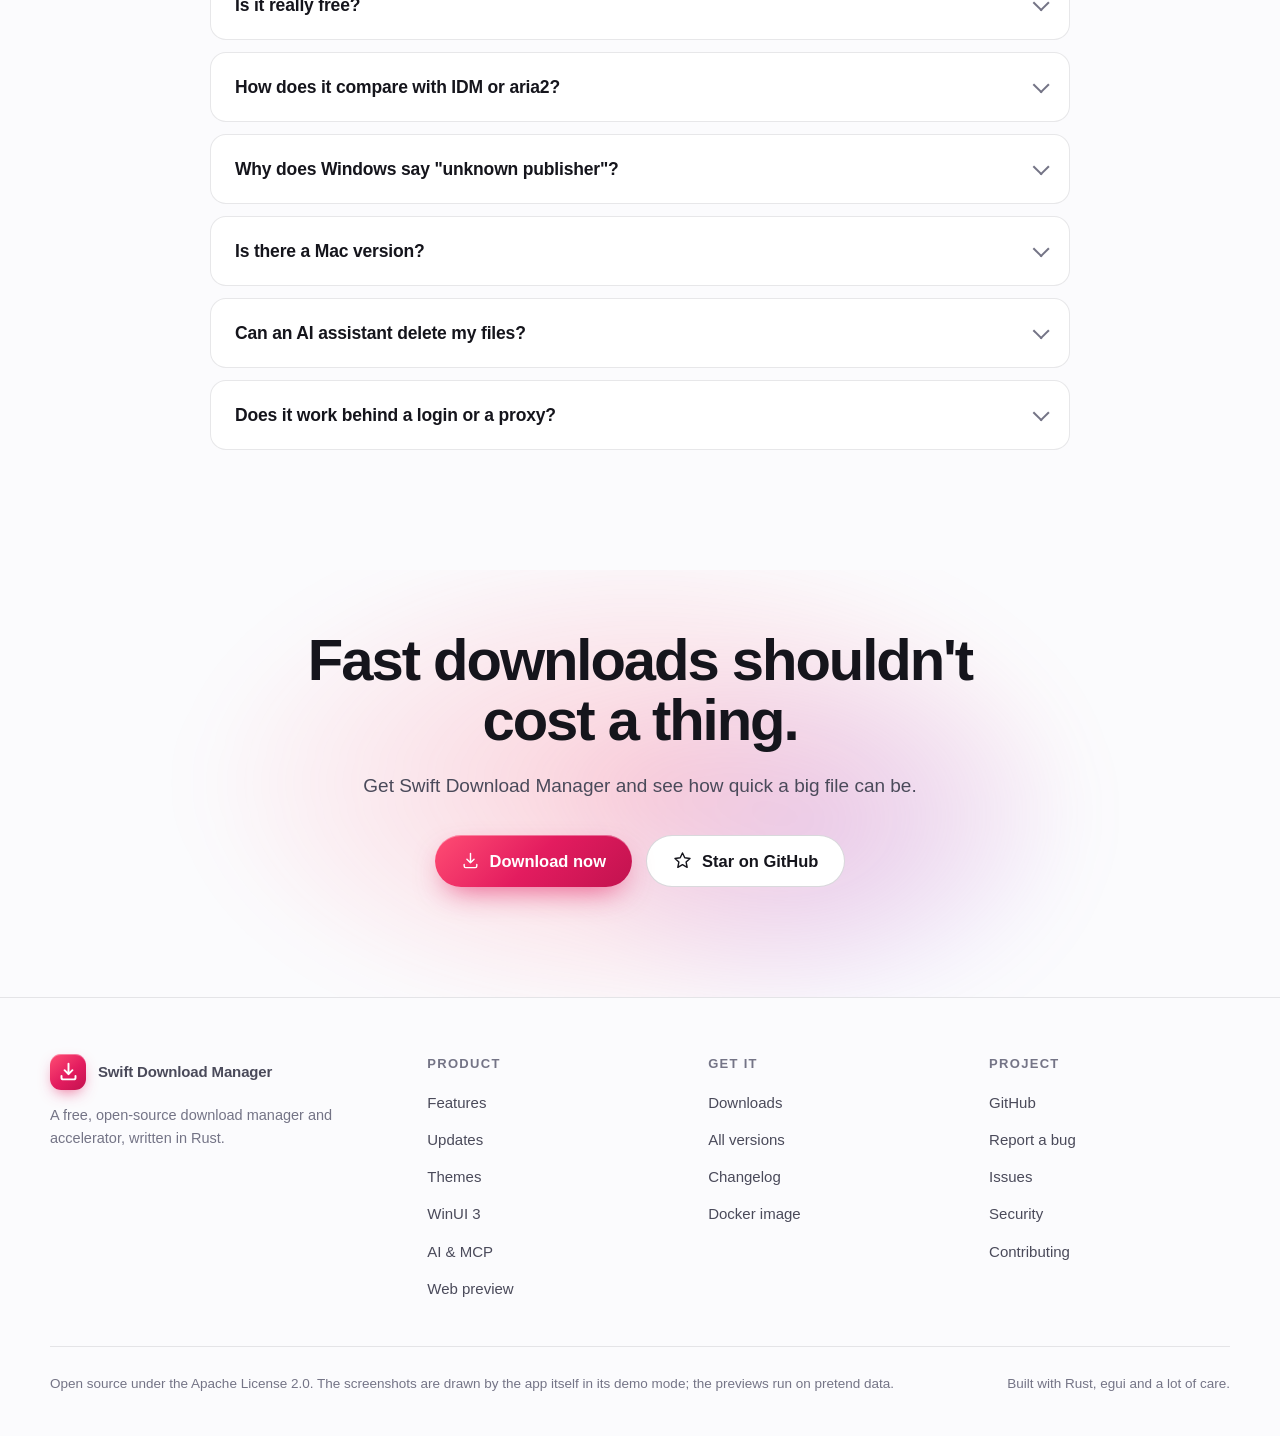
==== commit d4940d2c: "feat(screenshots): sharper pictures with --scale, retaken for the README and the website; the site a" ====
--- a/site/index.html
+++ b/site/index.html
@@ -131,7 +131,7 @@
     <div class="stage reveal" style="--d:.2s" id="stage">
       <div class="window" id="window">
         <div class="shots" id="hero-shots">
-          <img src="assets/img/themes/coral-light.webp" width="1180" height="720" alt="The main window of Swift Download Manager: a sidebar of categories and queues, tiles for speed, active, queued and finished downloads, and download cards with progress bars" class="on" fetchpriority="high">
+          <img src="assets/img/themes/coral-light.webp" width="1770" height="1080" alt="The main window of Swift Download Manager: a sidebar of categories and queues, tiles for speed, active, queued and finished downloads, and download cards with progress bars" class="on" fetchpriority="high">
         </div>
       </div>
       <div class="tag" id="hero-tag" aria-live="off"><i></i><b id="hero-tag-name">Coral</b><span id="hero-tag-mode">light</span></div>
@@ -254,10 +254,10 @@
         </ul>
       </div>
       <div class="upd-pics reveal" style="--d:.1s">
-        <img class="p1" src="assets/img/product/updates-window.webp" width="1100" height="743" loading="lazy" alt="The Updates window: version 1.10.0 is available, with its notes and the buttons Update now and Skip this version">
-        <img class="p2" src="assets/img/product/progress-mini.webp" width="1100" height="743" loading="lazy" alt="Two progress windows shrunk to small bars in the corner of the main window">
+        <img class="p1" src="assets/img/product/updates-window.webp" width="1676" height="1079" loading="lazy" alt="The Updates window: version 1.10.0 is available, with its notes and the buttons Update now and Skip this version">
+        <img class="p2" src="assets/img/product/progress-mini.webp" width="1676" height="1079" loading="lazy" alt="Two progress windows shrunk to small bars in the corner of the main window">
         <picture class="p3">
-          <img src="assets/img/onboarding.gif" width="760" height="500" loading="lazy" alt="The welcome window of the first start, step by step: a picture of channels flowing into a file, the theme picker, settings, the browser add-on, updates and privacy, tips">
+          <img src="assets/img/onboarding.gif" width="1000" height="678" loading="lazy" alt="The welcome window of the first start, step by step: a picture of channels flowing into a file, the theme picker, settings, the browser add-on, updates and privacy, tips">
         </picture>
       </div>
     </div>
@@ -292,7 +292,7 @@
       <div class="frame">
         <picture>
           <source srcset="assets/img/theme-cycle.webp" type="image/webp">
-          <img src="assets/img/theme-cycle.gif" width="760" height="464" loading="lazy" decoding="async" alt="An animation that steps through the main window in all 15 colour themes, light and then dark">
+          <img src="assets/img/theme-cycle.gif" width="1100" height="671" loading="lazy" decoding="async" alt="An animation that steps through the main window in all 15 colour themes, light and then dark">
         </picture>
       </div>
       <div>
@@ -331,7 +331,7 @@
         <div class="frame">
           <picture>
             <source srcset="assets/img/winui-sync.webp" type="image/webp">
-            <img src="assets/img/winui-sync.gif" width="760" height="464" loading="lazy" decoding="async" alt="The WinUI 3 theme over different wallpapers and materials: Mica tinted by a blue bloom, a warm sunset, an aurora and graphite; Acrylic; a light dawn; and a solid window">
+            <img src="assets/img/winui-sync.gif" width="1100" height="671" loading="lazy" decoding="async" alt="The WinUI 3 theme over different wallpapers and materials: Mica tinted by a blue bloom, a warm sunset, an aurora and graphite; Acrylic; a light dawn; and a solid window">
           </picture>
         </div>
         <div class="cap"><span>Mica</span><span>Mica Alt</span><span>Acrylic</span><span>Solid</span><span>System accent</span><span>Light &amp; dark</span></div>
